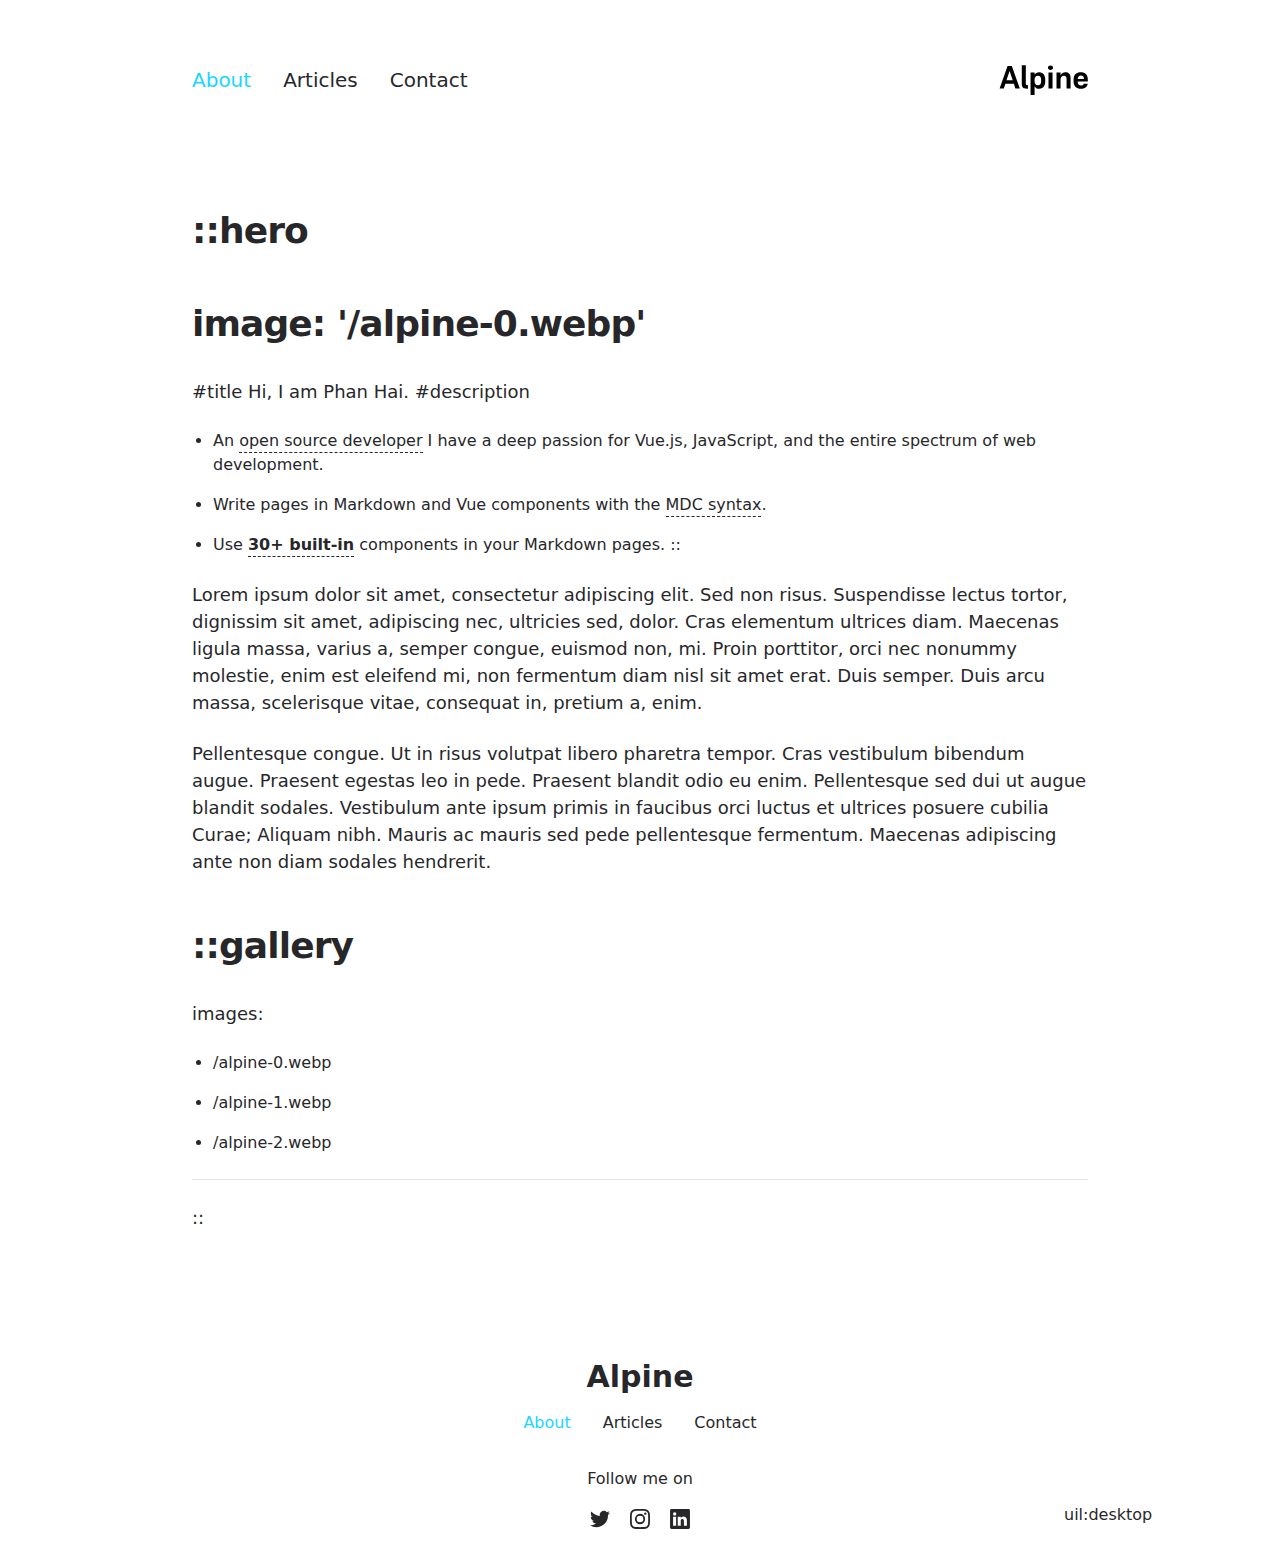
==== index.html @ 78e7facb "Deploying to gh-pages from @ haithanhphan1603/blog@586677e888158ff61d21f6d44b729fbfd42bf43f 🚀" ====
<!DOCTYPE html>
<html  lang="en">
<head><meta charset="utf-8">
<meta name="viewport" content="width=device-width, initial-scale=1">
<title>Alpine</title>
<meta name="twitter:card" content="summary_large_image">
<meta property="og:image" content="/social-card-preview.png">
<meta property="og:image:width" content="400">
<meta property="og:image:height" content="300">
<meta property="og:image:alt" content="An image showcasing my project.">
<meta property="og:title" content="Alpine">
<meta name="description" content="An open source blog theme powered by Nuxt.">
<meta property="og:description" content="An open source blog theme powered by Nuxt.">
<link rel="preload" as="fetch" crossorigin="anonymous" href="/_payload.json">
<link rel="stylesheet" href="/_nuxt/entry.Lnhtb9eo.css">
<link rel="stylesheet" href="/_nuxt/DocumentDrivenNotFound.0gCb8jy_.css">
<link rel="stylesheet" href="/_nuxt/ProseH2.JCYpYuiS.css">
<link rel="stylesheet" href="/_nuxt/ProseP.ZY3VO9y3.css">
<link rel="stylesheet" href="/_nuxt/ProseUl.3EIDFXCY.css">
<link rel="stylesheet" href="/_nuxt/ProseLi.qjMuaxlN.css">
<link rel="stylesheet" href="/_nuxt/ProseA.wyvG_lUW.css">
<link rel="stylesheet" href="/_nuxt/ProseStrong.lBmTENyd.css">
<link rel="stylesheet" href="/_nuxt/ProseHr.nsjqP8Jx.css">
<link rel="modulepreload" as="script" crossorigin href="/_nuxt/entry.OSrW5Cba.js">
<link rel="modulepreload" as="script" crossorigin href="/_nuxt/NuxtImg.T6t4HsKA.js">
<link rel="modulepreload" as="script" crossorigin href="/_nuxt/document-driven.CNthUaro.js">
<link rel="modulepreload" as="script" crossorigin href="/_nuxt/DocumentDrivenEmpty.deJmZ2y0.js">
<link rel="modulepreload" as="script" crossorigin href="/_nuxt/ContentRenderer.tvuaFvgN.js">
<link rel="modulepreload" as="script" crossorigin href="/_nuxt/ContentRendererMarkdown.vue.kQW4PIlb.js">
<link rel="modulepreload" as="script" crossorigin href="/_nuxt/preview.TPAY8MlV.js">
<link rel="modulepreload" as="script" crossorigin href="/_nuxt/DocumentDrivenNotFound.-ArifGBY.js">
<link rel="modulepreload" as="script" crossorigin href="/_nuxt/default.MolYFq-t.js">
<link rel="modulepreload" as="script" crossorigin href="/_nuxt/ContentRendererMarkdown.44DGr2ez.js">
<link rel="modulepreload" as="script" crossorigin href="/_nuxt/ProseH2.2tuEk9r1.js">
<link rel="modulepreload" as="script" crossorigin href="/_nuxt/ProseP.ZxBORukV.js">
<link rel="modulepreload" as="script" crossorigin href="/_nuxt/ProseUl.0cdTc-om.js">
<link rel="modulepreload" as="script" crossorigin href="/_nuxt/ProseLi.wPgZdb12.js">
<link rel="modulepreload" as="script" crossorigin href="/_nuxt/ProseA.qpcLcS30.js">
<link rel="modulepreload" as="script" crossorigin href="/_nuxt/ProseStrong.SLdRUWb4.js">
<link rel="modulepreload" as="script" crossorigin href="/_nuxt/ProseHr.-nsm4cV1.js">
<link rel="prefetch" as="style" href="/_nuxt/article.I7XTyhhW.css">
<link rel="prefetch" as="script" crossorigin href="/_nuxt/article.efqUaEU6.js">
<link rel="prefetch" as="script" crossorigin href="/_nuxt/date.3uOv5BcS.js">
<link rel="prefetch" as="script" crossorigin href="/_nuxt/page.sopPVVrr.js">
<link rel="prefetch" as="script" crossorigin href="/_nuxt/client-db.C8eiybiB.js">
<link rel="prefetch" as="script" crossorigin href="/_nuxt/slugify.3FPBMlIo.js">
<link rel="prefetch" as="style" href="/_nuxt/useStudio.3MfaGMCn.css">
<link rel="prefetch" as="script" crossorigin href="/_nuxt/useStudio.t5rrAYZ3.js">
<link rel="prefetch" as="script" crossorigin href="/_nuxt/query.YrNn_l_o.js">
<link rel="prefetch" as="style" href="/_nuxt/error-404._LjjY-y0.css">
<link rel="prefetch" as="script" crossorigin href="/_nuxt/error-404.4fEXOcH_.js">
<link rel="prefetch" as="style" href="/_nuxt/error-500.Ke0_YfD7.css">
<link rel="prefetch" as="script" crossorigin href="/_nuxt/error-500.U8IlgF2v.js">
<script type="module" src="/_nuxt/entry.OSrW5Cba.js" crossorigin></script><style id="pinceau-runtime-hydratable">@media{.phy[--]{--puid:7ee_As-v;}.pv-WAW2Ve{max-width:var(--elements-container-maxWidth);padding-left:var(--elements-container-padding-mobile);padding-right:var(--elements-container-padding-mobile);}@media (min-width: 475px){.pv-WAW2Ve{padding-left:var(--elements-container-padding-xs);padding-right:var(--elements-container-padding-xs);}}@media (min-width: 640px){.pv-WAW2Ve{padding-left:var(--elements-container-padding-sm);padding-right:var(--elements-container-padding-sm);}}@media (min-width: 768px){.pv-WAW2Ve{padding-left:var(--elements-container-padding-md);padding-right:var(--elements-container-padding-md);}}} </style><style id="pinceau-theme">@media { :root {--pinceau-mq: initial; --alpine-readableLine: 68ch;--alpine-backdrop-backgroundColor: #f4f4f5b3;--prose-code-inline-padding: 0.2rem 0.375rem 0.2rem 0.375rem;--prose-code-block-backdropFilter: contrast(1);--prose-code-block-border-style: solid;--prose-code-block-border-width: 1px;--prose-tbody-tr-borderBottom-style: dashed;--prose-tbody-tr-borderBottom-width: 1px;--prose-th-textAlign: inherit;--prose-thead-borderBottom-style: solid;--prose-thead-borderBottom-width: 1px;--prose-thead-border-style: solid;--prose-thead-border-width: 0px;--prose-table-textAlign: start;--prose-hr-width: 1px;--prose-hr-style: solid;--prose-li-listStylePosition: outside;--prose-ol-li-markerColor: currentColor;--prose-ol-paddingInlineStart: 21px;--prose-ol-listStyleType: decimal;--prose-ul-li-markerColor: currentColor;--prose-ul-paddingInlineStart: 21px;--prose-ul-listStyleType: disc;--prose-blockquote-border-style: solid;--prose-blockquote-border-width: 4px;--prose-blockquote-quotes: '201C' '201D' '2018' '2019';--prose-blockquote-paddingInlineStart: 24px;--prose-a-code-color-hover: currentColor;--prose-a-code-color-static: currentColor;--prose-a-hasCode-borderBottom: none;--prose-a-border-distance: 2px;--prose-a-border-color-hover: currentColor;--prose-a-border-color-static: currentColor;--prose-a-border-style-hover: solid;--prose-a-border-style-static: dashed;--prose-a-border-width: 1px;--prose-a-color-static: inherit;--prose-a-textDecoration: none;--prose-h6-margin: 3rem 0 2rem;--prose-h5-margin: 3rem 0 2rem;--prose-h4-margin: 3rem 0 2rem;--prose-h3-margin: 3rem 0 2rem;--prose-h2-margin: 3rem 0 2rem;--prose-h1-margin: 0 0 2rem;--prose-p-fontSize: 18px;--typography-lead-loose: 2;--typography-lead-relaxed: 1.625;--typography-lead-normal: 1.5;--typography-lead-snug: 1.375;--typography-lead-tight: 1.25;--typography-lead-none: 1;--typography-lead-10: 2.5rem;--typography-lead-9: 2.25rem;--typography-lead-8: 2rem;--typography-lead-7: 1.75rem;--typography-lead-6: 1.5rem;--typography-lead-5: 1.25rem;--typography-lead-4: 1rem;--typography-lead-3: .75rem;--typography-lead-2: .5rem;--typography-lead-1: .025rem;--typography-fontWeight-black: 900;--typography-fontWeight-extrabold: 800;--typography-fontWeight-bold: 700;--typography-fontWeight-semibold: 600;--typography-fontWeight-medium: 500;--typography-fontWeight-normal: 400;--typography-fontWeight-light: 300;--typography-fontWeight-extralight: 200;--typography-fontWeight-thin: 100;--typography-fontSize-9xl: 128px;--typography-fontSize-8xl: 96px;--typography-fontSize-7xl: 72px;--typography-fontSize-6xl: 60px;--typography-fontSize-5xl: 48px;--typography-fontSize-4xl: 36px;--typography-fontSize-3xl: 30px;--typography-fontSize-2xl: 24px;--typography-fontSize-xl: 20px;--typography-fontSize-lg: 18px;--typography-fontSize-base: 16px;--typography-fontSize-sm: 14px;--typography-fontSize-xs: 12px;--typography-letterSpacing-wide: 0.025em;--typography-letterSpacing-tight: -0.025em;--typography-verticalMargin-base: 24px;--typography-verticalMargin-sm: 16px;--elements-border-secondary-hover: [object Object];--elements-backdrop-background: #fffc;--elements-backdrop-filter: saturate(200%) blur(20px);--elements-container-maxWidth: 64rem;--lead-loose: 2;--lead-relaxed: 1.625;--lead-normal: 1.5;--lead-snug: 1.375;--lead-tight: 1.25;--lead-none: 1;--lead-10: 2.5rem;--lead-9: 2.25rem;--lead-8: 2rem;--lead-7: 1.75rem;--lead-6: 1.5rem;--lead-5: 1.25rem;--lead-4: 1rem;--lead-3: .75rem;--lead-2: .5rem;--lead-1: .025rem;--letterSpacing-widest: 0.1em;--letterSpacing-wider: 0.05em;--letterSpacing-wide: 0.025em;--letterSpacing-normal: 0em;--letterSpacing-tight: -0.025em;--letterSpacing-tighter: -0.05em;--fontSize-9xl: 8rem;--fontSize-8xl: 6rem;--fontSize-7xl: 4.5rem;--fontSize-6xl: 3.75rem;--fontSize-5xl: 3rem;--fontSize-4xl: 2.25rem;--fontSize-3xl: 1.875rem;--fontSize-2xl: 1.5rem;--fontSize-xl: 1.25rem;--fontSize-lg: 1.125rem;--fontSize-base: 1rem;--fontSize-sm: 0.875rem;--fontSize-xs: 0.75rem;--fontWeight-black: 900;--fontWeight-extrabold: 800;--fontWeight-bold: 700;--fontWeight-semibold: 600;--fontWeight-medium: 500;--fontWeight-normal: 400;--fontWeight-light: 300;--fontWeight-extralight: 200;--fontWeight-thin: 100;--font-mono: ui-monospace, SFMono-Regular, Menlo, Monaco, Consolas, Liberation Mono, Courier New, monospace;--font-serif: ui-serif, Georgia, Cambria, Times New Roman, Times, serif;--font-sans: ui-sans-serif, system-ui, -apple-system, BlinkMacSystemFont, Segoe UI, Roboto, Helvetica Neue, Arial, Noto Sans, sans-serif, Apple Color Emoji, Segoe UI Emoji, Segoe UI Symbol, Noto Color Emoji;--opacity-total: 1;--opacity-high: 0.8;--opacity-medium: 0.5;--opacity-soft: 0.3;--opacity-light: 0.15;--opacity-bright: 0.1;--opacity-noOpacity: 0;--borderWidth-lg: 3px;--borderWidth-md: 2px;--borderWidth-sm: 1px;--borderWidth-noBorder: 0;--space-rem-875: 0.875rem;--space-rem-625: 0.625rem;--space-rem-375: 0.375rem;--space-rem-125: 0.125rem;--space-px: 1px;--space-128: 32rem;--space-96: 24rem;--space-80: 20rem;--space-72: 18rem;--space-64: 16rem;--space-60: 15rem;--space-56: 14rem;--space-52: 13rem;--space-48: 12rem;--space-44: 11rem;--space-40: 10rem;--space-36: 9rem;--space-32: 8rem;--space-28: 7rem;--space-24: 6rem;--space-20: 5rem;--space-16: 4rem;--space-14: 3.5rem;--space-12: 3rem;--space-11: 2.75rem;--space-10: 2.5rem;--space-9: 2.25rem;--space-8: 2rem;--space-7: 1.75rem;--space-6: 1.5rem;--space-5: 1.25rem;--space-4: 1rem;--space-3: 0.75rem;--space-2: 0.5rem;--space-1: 0.25rem;--space-0: 0px;--size-full: 100%;--size-7xl: 80rem;--size-6xl: 72rem;--size-5xl: 64rem;--size-4xl: 56rem;--size-3xl: 48rem;--size-2xl: 42rem;--size-xl: 36rem;--size-lg: 32rem;--size-md: 28rem;--size-sm: 24rem;--size-xs: 20rem;--size-200: 200px;--size-104: 104px;--size-80: 80px;--size-64: 64px;--size-56: 56px;--size-48: 48px;--size-40: 40px;--size-32: 32px;--size-24: 24px;--size-20: 20px;--size-16: 16px;--size-12: 12px;--size-8: 8px;--size-6: 6px;--size-4: 4px;--size-2: 2px;--size-0: 0px;--radii-full: 9999px;--radii-3xl: 1.75rem;--radii-2xl: 1.5rem;--radii-xl: 1rem;--radii-lg: 0.75rem;--radii-md: 0.5rem;--radii-sm: 0.375rem;--radii-xs: 0.25rem;--radii-2xs: 0.125rem;--radii-none: 0px;--shadow-none: 0px 0px 0px 0px transparent;--shadow-lg: 0px 10px 15px -3px #000000, 0px 4px 6px -4px #000000;--shadow-md: 0px 4px 6px -1px #000000, 0px 2px 4px -2px #000000;--shadow-sm: 0px 1px 3px 0px #000000, 0px 1px 2px -1px #000000;--shadow-xs: 0px 1px 2px 0px #000000;--height-screen: 100vh;--width-screen: 100vw;--color-primary-900: #002e38;--color-primary-800: #005c70;--color-primary-700: #008aa9;--color-primary-600: #00b9e1;--color-primary-500: #1ad6ff;--color-primary-400: #40ddff;--color-primary-300: #66e4ff;--color-primary-200: #8deaff;--color-primary-100: #b3f1ff;--color-primary-50: #d9f8ff;--color-ruby-900: #380011;--color-ruby-800: #700021;--color-ruby-700: #a90032;--color-ruby-600: #e10043;--color-ruby-500: #ff1a5e;--color-ruby-400: #ff4079;--color-ruby-300: #ff6694;--color-ruby-200: #ff8dae;--color-ruby-100: #ffb3c9;--color-ruby-50: #ffd9e4;--color-pink-900: #380025;--color-pink-800: #70004b;--color-pink-700: #a90070;--color-pink-600: #e10095;--color-pink-500: #ff1ab2;--color-pink-400: #ff40bf;--color-pink-300: #ff66cc;--color-pink-200: #ff8dd8;--color-pink-100: #ffb3e5;--color-pink-50: #ffd9f2;--color-purple-900: #190038;--color-purple-800: #330070;--color-purple-700: #4c00a9;--color-purple-600: #6500e1;--color-purple-500: #811aff;--color-purple-400: #9640ff;--color-purple-300: #ab66ff;--color-purple-200: #c08dff;--color-purple-100: #d5b3ff;--color-purple-50: #ead9ff;--color-royalblue-900: #0b0531;--color-royalblue-800: #160a62;--color-royalblue-700: #211093;--color-royalblue-600: #2c15c4;--color-royalblue-500: #4127e8;--color-royalblue-400: #614bec;--color-royalblue-300: #806ff0;--color-royalblue-200: #a093f3;--color-royalblue-100: #c0b7f7;--color-royalblue-50: #dfdbfb;--color-indigoblue-900: #001238;--color-indigoblue-800: #002370;--color-indigoblue-700: #0035a9;--color-indigoblue-600: #0047e1;--color-indigoblue-500: #1a62ff;--color-indigoblue-400: #407cff;--color-indigoblue-300: #6696ff;--color-indigoblue-200: #8db0ff;--color-indigoblue-100: #b3cbff;--color-indigoblue-50: #d9e5ff;--color-blue-900: #002438;--color-blue-800: #004870;--color-blue-700: #006ca9;--color-blue-600: #0090e1;--color-blue-500: #1aadff;--color-blue-400: #40bbff;--color-blue-300: #66c8ff;--color-blue-200: #8dd6ff;--color-blue-100: #b3e4ff;--color-blue-50: #d9f1ff;--color-lightblue-900: #002e38;--color-lightblue-800: #005c70;--color-lightblue-700: #008aa9;--color-lightblue-600: #00b9e1;--color-lightblue-500: #1ad6ff;--color-lightblue-400: #40ddff;--color-lightblue-300: #66e4ff;--color-lightblue-200: #8deaff;--color-lightblue-100: #b3f1ff;--color-lightblue-50: #d9f8ff;--color-teal-900: #062a28;--color-teal-800: #0b544f;--color-teal-700: #117d77;--color-teal-600: #16a79e;--color-teal-500: #1cd1c6;--color-teal-400: #36e4da;--color-teal-300: #5fe9e1;--color-teal-200: #87efe9;--color-teal-100: #aff4f0;--color-teal-50: #d7faf8;--color-pear-900: #2a2b09;--color-pear-800: #545512;--color-pear-700: #7e801b;--color-pear-600: #a8aa24;--color-pear-500: #d0d32f;--color-pear-400: #d8da52;--color-pear-300: #e0e274;--color-pear-200: #e8e997;--color-pear-100: #eff0ba;--color-pear-50: #f7f8dc;--color-red-900: #380300;--color-red-800: #700700;--color-red-700: #a90a00;--color-red-600: #e10e00;--color-red-500: #ff281a;--color-red-400: #ff4c40;--color-red-300: #ff7066;--color-red-200: #ff948d;--color-red-100: #ffb7b3;--color-red-50: #ffdbd9;--color-orange-900: #381800;--color-orange-800: #702f00;--color-orange-700: #a94700;--color-orange-600: #e15e00;--color-orange-500: #ff7a1a;--color-orange-400: #ff9040;--color-orange-300: #ffa666;--color-orange-200: #ffbd8d;--color-orange-100: #ffd3b3;--color-orange-50: #ffe9d9;--color-yellow-900: #362b03;--color-yellow-800: #6d5605;--color-yellow-700: #a38108;--color-yellow-600: #daac0a;--color-yellow-500: #f5c828;--color-yellow-400: #f7d14c;--color-yellow-300: #f8da70;--color-yellow-200: #fae393;--color-yellow-100: #fcedb7;--color-yellow-50: #fdf6db;--color-green-900: #003f25;--color-green-800: #005e38;--color-green-700: #007e4a;--color-green-600: #009d5d;--color-green-500: #00bd6f;--color-green-400: #00dc82;--color-green-300: #30ffaa;--color-green-200: #83ffcc;--color-green-100: #acffdd;--color-green-50: #d6ffee;--color-gray-900: #18181B;--color-gray-800: #27272A;--color-gray-700: #3f3f46;--color-gray-600: #52525B;--color-gray-500: #71717A;--color-gray-400: #a1a1aa;--color-gray-300: #D4d4d8;--color-gray-200: #e4e4e7;--color-gray-100: #f4f4f5;--color-gray-50: #fafafa;--color-black: #0c0c0d;--color-white: #FFFFFF;--media-portrait: only screen and (orientation: portrait);--media-landscape: only screen and (orientation: landscape);--media-rm: (prefers-reduced-motion: reduce);--media-2xl: (min-width: 1536px);--media-xl: (min-width: 1280px);--media-lg: (min-width: 1024px);--media-md: (min-width: 768px);--media-sm: (min-width: 640px);--media-xs: (min-width: 475px);--alpine-body-color: var(--color-gray-800);--alpine-body-backgroundColor: var(--color-white);--prose-code-inline-fontWeight: var(--typography-fontWeight-normal);--prose-code-inline-fontSize: var(--typography-fontSize-sm);--prose-code-inline-borderRadius: var(--radii-xs);--prose-code-block-pre-padding: var(--typography-verticalMargin-sm);--prose-code-block-margin: var(--typography-verticalMargin-base) 0;--prose-code-block-fontSize: var(--typography-fontSize-sm);--prose-tbody-code-inline-fontSize: var(--typography-fontSize-sm);--prose-tbody-td-padding: var(--typography-verticalMargin-sm);--prose-th-fontWeight: var(--typography-fontWeight-semibold);--prose-th-padding: 0 var(--typography-verticalMargin-sm) var(--typography-verticalMargin-sm) var(--typography-verticalMargin-sm);--prose-table-lineHeight: var(--typography-lead-6);--prose-table-fontSize: var(--typography-fontSize-sm);--prose-table-margin: var(--typography-verticalMargin-base) 0;--prose-hr-margin: var(--typography-verticalMargin-base) 0;--prose-li-margin: var(--typography-verticalMargin-sm) 0;--prose-ol-margin: var(--typography-verticalMargin-base) 0;--prose-ul-margin: var(--typography-verticalMargin-base) 0;--prose-blockquote-margin: var(--typography-verticalMargin-base) 0;--prose-a-code-border-style: var(--prose-a-border-style-static);--prose-a-code-border-width: var(--prose-a-border-width);--prose-a-fontWeight: var(--typography-fontWeight-medium);--prose-img-margin: var(--typography-verticalMargin-base) 0;--prose-strong-fontWeight: var(--typography-fontWeight-semibold);--prose-h6-iconSize: var(--typography-fontSize-base);--prose-h6-fontWeight: var(--typography-fontWeight-semibold);--prose-h6-lineHeight: var(--typography-lead-normal);--prose-h6-fontSize: var(--typography-fontSize-lg);--prose-h5-iconSize: var(--typography-fontSize-lg);--prose-h5-fontWeight: var(--typography-fontWeight-semibold);--prose-h5-lineHeight: var(--typography-lead-snug);--prose-h5-fontSize: var(--typography-fontSize-xl);--prose-h4-iconSize: var(--typography-fontSize-lg);--prose-h4-letterSpacing: var(--typography-letterSpacing-tight);--prose-h4-fontWeight: var(--typography-fontWeight-semibold);--prose-h4-lineHeight: var(--typography-lead-snug);--prose-h4-fontSize: var(--typography-fontSize-2xl);--prose-h3-iconSize: var(--typography-fontSize-xl);--prose-h3-letterSpacing: var(--typography-letterSpacing-tight);--prose-h3-fontWeight: var(--typography-fontWeight-semibold);--prose-h3-lineHeight: var(--typography-lead-snug);--prose-h3-fontSize: var(--typography-fontSize-3xl);--prose-h2-iconSize: var(--typography-fontSize-2xl);--prose-h2-letterSpacing: var(--typography-letterSpacing-tight);--prose-h2-fontWeight: var(--typography-fontWeight-semibold);--prose-h2-lineHeight: var(--typography-lead-tight);--prose-h2-fontSize: var(--typography-fontSize-4xl);--prose-h1-iconSize: var(--typography-fontSize-3xl);--prose-h1-letterSpacing: var(--typography-letterSpacing-tight);--prose-h1-fontWeight: var(--typography-fontWeight-bold);--prose-h1-lineHeight: var(--typography-lead-tight);--prose-h1-fontSize: var(--typography-fontSize-5xl);--prose-p-br-margin: var(--typography-verticalMargin-base) 0 0 0;--prose-p-margin: var(--typography-verticalMargin-base) 0;--prose-p-lineHeight: var(--typography-lead-normal);--typography-color-primary-900: var(--color-primary-900);--typography-color-primary-800: var(--color-primary-800);--typography-color-primary-700: var(--color-primary-700);--typography-color-primary-600: var(--color-primary-600);--typography-color-primary-500: var(--color-primary-500);--typography-color-primary-400: var(--color-primary-400);--typography-color-primary-300: var(--color-primary-300);--typography-color-primary-200: var(--color-primary-200);--typography-color-primary-100: var(--color-primary-100);--typography-color-primary-50: var(--color-primary-50);--typography-font-code: var(--font-mono);--typography-font-body: var(--font-sans);--typography-font-display: var(--font-sans);--typography-body-backgroundColor: var(--color-white);--typography-body-color: var(--color-black);--elements-state-danger-borderColor-secondary: var(--color-red-200);--elements-state-danger-borderColor-primary: var(--color-red-100);--elements-state-danger-backgroundColor-secondary: var(--color-red-100);--elements-state-danger-backgroundColor-primary: var(--color-red-50);--elements-state-danger-color-secondary: var(--color-red-600);--elements-state-danger-color-primary: var(--color-red-500);--elements-state-warning-borderColor-secondary: var(--color-yellow-200);--elements-state-warning-borderColor-primary: var(--color-yellow-100);--elements-state-warning-backgroundColor-secondary: var(--color-yellow-100);--elements-state-warning-backgroundColor-primary: var(--color-yellow-50);--elements-state-warning-color-secondary: var(--color-yellow-700);--elements-state-warning-color-primary: var(--color-yellow-600);--elements-state-success-borderColor-secondary: var(--color-green-200);--elements-state-success-borderColor-primary: var(--color-green-100);--elements-state-success-backgroundColor-secondary: var(--color-green-100);--elements-state-success-backgroundColor-primary: var(--color-green-50);--elements-state-success-color-secondary: var(--color-green-600);--elements-state-success-color-primary: var(--color-green-500);--elements-state-info-borderColor-secondary: var(--color-blue-200);--elements-state-info-borderColor-primary: var(--color-blue-100);--elements-state-info-backgroundColor-secondary: var(--color-blue-100);--elements-state-info-backgroundColor-primary: var(--color-blue-50);--elements-state-info-color-secondary: var(--color-blue-600);--elements-state-info-color-primary: var(--color-blue-500);--elements-state-primary-borderColor-secondary: var(--color-primary-200);--elements-state-primary-borderColor-primary: var(--color-primary-100);--elements-state-primary-backgroundColor-secondary: var(--color-primary-100);--elements-state-primary-backgroundColor-primary: var(--color-primary-50);--elements-state-primary-color-secondary: var(--color-primary-700);--elements-state-primary-color-primary: var(--color-primary-600);--elements-surface-secondary-backgroundColor: var(--color-gray-200);--elements-surface-primary-backgroundColor: var(--color-gray-100);--elements-surface-background-base: var(--color-gray-100);--elements-border-secondary-static: var(--color-gray-200);--elements-border-primary-hover: var(--color-gray-200);--elements-border-primary-static: var(--color-gray-100);--elements-container-padding-md: var(--space-16);--elements-container-padding-sm: var(--space-12);--elements-container-padding-xs: var(--space-8);--elements-container-padding-mobile: var(--space-6);--elements-text-secondary-color-hover: var(--color-gray-700);--elements-text-secondary-color-static: var(--color-gray-500);--elements-text-primary-color-static: var(--color-gray-900);--text-6xl-lineHeight: var(--lead-none);--text-6xl-fontSize: var(--fontSize-6xl);--text-5xl-lineHeight: var(--lead-none);--text-5xl-fontSize: var(--fontSize-5xl);--text-4xl-lineHeight: var(--lead-10);--text-4xl-fontSize: var(--fontSize-4xl);--text-3xl-lineHeight: var(--lead-9);--text-3xl-fontSize: var(--fontSize-3xl);--text-2xl-lineHeight: var(--lead-8);--text-2xl-fontSize: var(--fontSize-2xl);--text-xl-lineHeight: var(--lead-7);--text-xl-fontSize: var(--fontSize-xl);--text-lg-lineHeight: var(--lead-7);--text-lg-fontSize: var(--fontSize-lg);--text-base-lineHeight: var(--lead-6);--text-base-fontSize: var(--fontSize-base);--text-sm-lineHeight: var(--lead-5);--text-sm-fontSize: var(--fontSize-sm);--text-xs-lineHeight: var(--lead-4);--text-xs-fontSize: var(--fontSize-xs);--shadow-2xl: 0px 25px 50px -12px var(--color-gray-900);--shadow-xl: 0px 20px 25px -5px var(--color-gray-400), 0px 8px 10px -6px #000000;--color-secondary-900: var(--color-gray-900);--color-secondary-800: var(--color-gray-800);--color-secondary-700: var(--color-gray-700);--color-secondary-600: var(--color-gray-600);--color-secondary-500: var(--color-gray-500);--color-secondary-400: var(--color-gray-400);--color-secondary-300: var(--color-gray-300);--color-secondary-200: var(--color-gray-200);--color-secondary-100: var(--color-gray-100);--color-secondary-50: var(--color-gray-50);--prose-a-code-background-hover: var(--typography-color-primary-50);--prose-a-code-border-color-hover: var(--typography-color-primary-500);--prose-a-color-hover: var(--typography-color-primary-500);--typography-color-secondary-900: var(--color-secondary-900);--typography-color-secondary-800: var(--color-secondary-800);--typography-color-secondary-700: var(--color-secondary-700);--typography-color-secondary-600: var(--color-secondary-600);--typography-color-secondary-500: var(--color-secondary-500);--typography-color-secondary-400: var(--color-secondary-400);--typography-color-secondary-300: var(--color-secondary-300);--typography-color-secondary-200: var(--color-secondary-200);--typography-color-secondary-100: var(--color-secondary-100);--typography-color-secondary-50: var(--color-secondary-50);--prose-code-inline-backgroundColor: var(--typography-color-secondary-100);--prose-code-inline-color: var(--typography-color-secondary-700);--prose-code-block-backgroundColor: var(--typography-color-secondary-100);--prose-code-block-color: var(--typography-color-secondary-700);--prose-code-block-border-color: var(--typography-color-secondary-200);--prose-tbody-tr-borderBottom-color: var(--typography-color-secondary-200);--prose-th-color: var(--typography-color-secondary-600);--prose-thead-borderBottom-color: var(--typography-color-secondary-200);--prose-thead-border-color: var(--typography-color-secondary-300);--prose-hr-color: var(--typography-color-secondary-200);--prose-blockquote-border-color: var(--typography-color-secondary-200);--prose-blockquote-color: var(--typography-color-secondary-500);--prose-a-code-border-color-static: var(--typography-color-secondary-400); } }@media { :root.dark {--pinceau-mq: dark; --alpine-backdrop-backgroundColor: #18181bb3;--prose-code-block-backdropFilter: contrast(1);--prose-ol-li-markerColor: currentColor;--prose-ul-li-markerColor: currentColor;--prose-a-code-color-hover: currentColor;--prose-a-code-color-static: currentColor;--prose-a-border-color-hover: currentColor;--prose-a-border-color-static: currentColor;--prose-a-color-static: inherit;--elements-backdrop-background: #0c0d0ccc;--alpine-body-color: var(--color-gray-200);--alpine-body-backgroundColor: var(--color-black);--typography-body-backgroundColor: var(--color-black);--typography-body-color: var(--color-white);--elements-state-danger-borderColor-secondary: var(--color-red-700);--elements-state-danger-borderColor-primary: var(--color-red-800);--elements-state-danger-backgroundColor-secondary: var(--color-red-800);--elements-state-danger-backgroundColor-primary: var(--color-red-900);--elements-state-danger-color-secondary: var(--color-red-200);--elements-state-danger-color-primary: var(--color-red-300);--elements-state-warning-borderColor-secondary: var(--color-yellow-700);--elements-state-warning-borderColor-primary: var(--color-yellow-800);--elements-state-warning-backgroundColor-secondary: var(--color-yellow-800);--elements-state-warning-backgroundColor-primary: var(--color-yellow-900);--elements-state-warning-color-secondary: var(--color-yellow-200);--elements-state-warning-color-primary: var(--color-yellow-400);--elements-state-success-borderColor-secondary: var(--color-green-700);--elements-state-success-borderColor-primary: var(--color-green-800);--elements-state-success-backgroundColor-secondary: var(--color-green-800);--elements-state-success-backgroundColor-primary: var(--color-green-900);--elements-state-success-color-secondary: var(--color-green-200);--elements-state-success-color-primary: var(--color-green-400);--elements-state-info-borderColor-secondary: var(--color-blue-700);--elements-state-info-borderColor-primary: var(--color-blue-800);--elements-state-info-backgroundColor-secondary: var(--color-blue-800);--elements-state-info-backgroundColor-primary: var(--color-blue-900);--elements-state-info-color-secondary: var(--color-blue-200);--elements-state-info-color-primary: var(--color-blue-400);--elements-state-primary-borderColor-secondary: var(--color-primary-700);--elements-state-primary-borderColor-primary: var(--color-primary-800);--elements-state-primary-backgroundColor-secondary: var(--color-primary-800);--elements-state-primary-backgroundColor-primary: var(--color-primary-900);--elements-state-primary-color-secondary: var(--color-primary-200);--elements-state-primary-color-primary: var(--color-primary-400);--elements-surface-secondary-backgroundColor: var(--color-gray-800);--elements-surface-primary-backgroundColor: var(--color-gray-900);--elements-surface-background-base: var(--color-gray-900);--elements-border-secondary-static: var(--color-gray-800);--elements-border-primary-hover: var(--color-gray-800);--elements-border-primary-static: var(--color-gray-900);--elements-text-secondary-color-hover: var(--color-gray-200);--elements-text-secondary-color-static: var(--color-gray-400);--elements-text-primary-color-static: var(--color-gray-50);--prose-a-code-background-hover: var(--typography-color-primary-900);--prose-a-code-border-color-hover: var(--typography-color-primary-600);--prose-a-color-hover: var(--typography-color-primary-400);--prose-code-inline-backgroundColor: var(--typography-color-secondary-800);--prose-code-inline-color: var(--typography-color-secondary-200);--prose-code-block-backgroundColor: var(--typography-color-secondary-900);--prose-code-block-color: var(--typography-color-secondary-200);--prose-code-block-border-color: var(--typography-color-secondary-800);--prose-tbody-tr-borderBottom-color: var(--typography-color-secondary-800);--prose-th-color: var(--typography-color-secondary-400);--prose-thead-borderBottom-color: var(--typography-color-secondary-800);--prose-thead-border-color: var(--typography-color-secondary-600);--prose-hr-color: var(--typography-color-secondary-800);--prose-blockquote-border-color: var(--typography-color-secondary-700);--prose-blockquote-color: var(--typography-color-secondary-400);--prose-a-code-border-color-static: var(--typography-color-secondary-600); } }</style><script>"use strict";(()=>{const a=window,e=document.documentElement,m=["dark","light"],c=window&&window.localStorage&&window.localStorage.getItem&&window.localStorage.getItem("nuxt-color-mode")||"system";let n=c==="system"?d():c;const l=e.getAttribute("data-color-mode-forced");l&&(n=l),i(n),a["__NUXT_COLOR_MODE__"]={preference:c,value:n,getColorScheme:d,addColorScheme:i,removeColorScheme:f};function i(o){const t=""+o+"",s="";e.classList?e.classList.add(t):e.className+=" "+t,s&&e.setAttribute("data-"+s,o)}function f(o){const t=""+o+"",s="";e.classList?e.classList.remove(t):e.className=e.className.replace(new RegExp(t,"g"),""),s&&e.removeAttribute("data-"+s)}function r(o){return a.matchMedia("(prefers-color-scheme"+o+")")}function d(){if(a.matchMedia&&r("").media!=="not all"){for(const o of m)if(r(":"+o).matches)return o}return"light"}})();
</script></head>
<body ><div id="__nuxt"><div class="container pv-WAW2Ve pc-7ee_As app-layout" data-v-924bae44 data-v-cdba8512><!--[--><div class="nuxt-progress" style="width:0%;height:3px;opacity:0;background-size:Infinity% auto;" data-v-924bae44></div><header class="right" data-v-924bae44 data-v-54b033ed><div class="menu" data-v-54b033ed><button aria-label="Navigation Menu" data-v-54b033ed><svg width="24" height="24" viewBox="0 0 68 68" fill="currentColor" xmlns="http://www.w3.org/2000/svg" data-v-54b033ed><path d="M8 34C8 32.1362 8 31.2044 8.30448 30.4693C8.71046 29.4892 9.48915 28.7105 10.4693 28.3045C11.2044 28 12.1362 28 14 28C15.8638 28 16.7956 28 17.5307 28.3045C18.5108 28.7105 19.2895 29.4892 19.6955 30.4693C20 31.2044 20 32.1362 20 34C20 35.8638 20 36.7956 19.6955 37.5307C19.2895 38.5108 18.5108 39.2895 17.5307 39.6955C16.7956 40 15.8638 40 14 40C12.1362 40 11.2044 40 10.4693 39.6955C9.48915 39.2895 8.71046 38.5108 8.30448 37.5307C8 36.7956 8 35.8638 8 34Z" data-v-54b033ed></path><path d="M28 34C28 32.1362 28 31.2044 28.3045 30.4693C28.7105 29.4892 29.4892 28.7105 30.4693 28.3045C31.2044 28 32.1362 28 34 28C35.8638 28 36.7956 28 37.5307 28.3045C38.5108 28.7105 39.2895 29.4892 39.6955 30.4693C40 31.2044 40 32.1362 40 34C40 35.8638 40 36.7956 39.6955 37.5307C39.2895 38.5108 38.5108 39.2895 37.5307 39.6955C36.7956 40 35.8638 40 34 40C32.1362 40 31.2044 40 30.4693 39.6955C29.4892 39.2895 28.7105 38.5108 28.3045 37.5307C28 36.7956 28 35.8638 28 34Z" data-v-54b033ed></path><path d="M48 34C48 32.1362 48 31.2044 48.3045 30.4693C48.7105 29.4892 49.4892 28.7105 50.4693 28.3045C51.2044 28 52.1362 28 54 28C55.8638 28 56.7956 28 57.5307 28.3045C58.5108 28.7105 59.2895 29.4892 59.6955 30.4693C60 31.2044 60 32.1362 60 34C60 35.8638 60 36.7956 59.6955 37.5307C59.2895 38.5108 58.5108 39.2895 57.5307 39.6955C56.7956 40 55.8638 40 54 40C52.1362 40 51.2044 40 50.4693 39.6955C49.4892 39.2895 48.7105 38.5108 48.3045 37.5307C48 36.7956 48 35.8638 48 34Z" data-v-54b033ed></path></svg></button></div><div class="overlay" data-v-54b033ed><nav data-v-54b033ed data-v-127c0407><ul data-v-127c0407><!--[--><li data-v-127c0407><a aria-current="page" href="/" class="router-link-active router-link-exact-active" data-v-127c0407><span class="underline-fx" data-v-127c0407></span> About</a></li><li data-v-127c0407><a href="/articles" class="" data-v-127c0407><span class="underline-fx" data-v-127c0407></span> Articles</a></li><li data-v-127c0407><a href="/contact" class="" data-v-127c0407><span class="underline-fx" data-v-127c0407></span> Contact</a></li><!--]--></ul></nav></div><div class="logo" data-v-54b033ed><a aria-current="page" href="/" class="router-link-active router-link-exact-active" data-v-54b033ed><img src="/logo-dark.svg" class="dark-img" alt="alpine" width="89" height="31" data-v-54b033ed><img src="/logo.svg" class="light-img" alt="alpine" width="89" height="31" data-v-54b033ed></a></div><div class="main-nav" data-v-54b033ed><nav data-v-54b033ed data-v-127c0407><ul data-v-127c0407><!--[--><li data-v-127c0407><a aria-current="page" href="/" class="router-link-active router-link-exact-active" data-v-127c0407><span class="underline-fx" data-v-127c0407></span> About</a></li><li data-v-127c0407><a href="/articles" class="" data-v-127c0407><span class="underline-fx" data-v-127c0407></span> Articles</a></li><li data-v-127c0407><a href="/contact" class="" data-v-127c0407><span class="underline-fx" data-v-127c0407></span> Contact</a></li><!--]--></ul></nav></div></header><!--[--><div class="document-driven-page"><main><!--[--><div><h2 id="hero" data-v-e7ff9b5b><a aria-current="page" href="/#hero" class="router-link-active router-link-exact-active" data-v-e7ff9b5b><!--[-->::hero<!--]--><!----></a></h2><h2 id="image-alpine-0webp" data-v-e7ff9b5b><a aria-current="page" href="/#image-alpine-0webp" class="router-link-active router-link-exact-active" data-v-e7ff9b5b><!--[-->image: &#39;/alpine-0.webp&#39;<!--]--><!----></a></h2><p data-v-6df55f0e><!--[-->#title
Hi, I am Phan Hai.
#description<!--]--></p><ul data-v-17757c3d><!--[--><li data-v-269a0f7f><!--[-->An <a href="https://github.com/haithanhphan1603" rel="nofollow" data-v-cd88a85d><!--[-->open source developer<!--]--></a> I have a deep passion for Vue.js, JavaScript, and the entire spectrum of web development.<!--]--></li><li data-v-269a0f7f><!--[-->Write pages in Markdown and Vue components with the <a href="https://content.nuxtjs.org/guide/writing/mdc" rel="nofollow" data-v-cd88a85d><!--[-->MDC syntax<!--]--></a>.<!--]--></li><li data-v-269a0f7f><!--[-->Use <a href="https://elements.nuxt.space" rel="nofollow" data-v-cd88a85d><!--[--><strong data-v-ad92790d><!--[-->30+ built-in<!--]--></strong><!--]--></a> components in your Markdown pages.
::<!--]--></li><!--]--></ul><p data-v-6df55f0e><!--[-->Lorem ipsum dolor sit amet, consectetur adipiscing elit. Sed non risus. Suspendisse lectus tortor, dignissim sit amet, adipiscing nec, ultricies sed, dolor. Cras elementum ultrices diam. Maecenas ligula massa, varius a, semper congue, euismod non, mi. Proin porttitor, orci nec nonummy molestie, enim est eleifend mi, non fermentum diam nisl sit amet erat. Duis semper. Duis arcu massa, scelerisque vitae, consequat in, pretium a, enim.<!--]--></p><p data-v-6df55f0e><!--[-->Pellentesque congue. Ut in risus volutpat libero pharetra tempor. Cras vestibulum bibendum augue. Praesent egestas leo in pede. Praesent blandit odio eu enim. Pellentesque sed dui ut augue blandit sodales. Vestibulum ante ipsum primis in faucibus orci luctus et ultrices posuere cubilia Curae; Aliquam nibh. Mauris ac mauris sed pede pellentesque fermentum. Maecenas adipiscing ante non diam sodales hendrerit.<!--]--></p><h2 id="gallery" data-v-e7ff9b5b><a aria-current="page" href="/#gallery" class="router-link-active router-link-exact-active" data-v-e7ff9b5b><!--[-->::gallery<!--]--><!----></a></h2><p data-v-6df55f0e><!--[-->images:<!--]--></p><ul data-v-17757c3d><!--[--><li data-v-269a0f7f><!--[-->/alpine-0.webp<!--]--></li><li data-v-269a0f7f><!--[-->/alpine-1.webp<!--]--></li><li data-v-269a0f7f><!--[-->/alpine-2.webp<!--]--></li><!--]--></ul><hr data-v-eca61b99><p data-v-6df55f0e><!--[-->::<!--]--></p></div><!--]--></main></div><!--]--><footer class="center" data-v-924bae44 data-v-ad2e3b5c><a href="https://www.github.com/nuxt-themes/alpine" rel="noopener noreferrer" class="credits" data-v-ad2e3b5c>Alpine</a><div class="navigation" data-v-ad2e3b5c><nav data-v-ad2e3b5c data-v-127c0407><ul data-v-127c0407><!--[--><li data-v-127c0407><a aria-current="page" href="/" class="router-link-active router-link-exact-active" data-v-127c0407><span class="underline-fx" data-v-127c0407></span> About</a></li><li data-v-127c0407><a href="/articles" class="" data-v-127c0407><span class="underline-fx" data-v-127c0407></span> Articles</a></li><li data-v-127c0407><a href="/contact" class="" data-v-127c0407><span class="underline-fx" data-v-127c0407></span> Contact</a></li><!--]--></ul></nav></div><p class="message" data-v-ad2e3b5c>Follow me on</p><div class="icons" data-v-ad2e3b5c><div class="social" data-v-ad2e3b5c><!--[--><a href="https://twitter.com/nuxtlabs" rel="noopener noreferrer" target="_blank" title="nuxtlabs" aria-label="nuxtlabs" data-v-4d983568><svg xmlns="http://www.w3.org/2000/svg" xmlns:xlink="http://www.w3.org/1999/xlink" aria-hidden="true" role="img" class="icon" data-v-4d983568 style="" width="1em" height="1em" viewBox="0 0 24 24" data-v-15b4e49d><path fill="currentColor" d="M22 5.8a8.49 8.49 0 0 1-2.36.64a4.13 4.13 0 0 0 1.81-2.27a8.21 8.21 0 0 1-2.61 1a4.1 4.1 0 0 0-7 3.74a11.64 11.64 0 0 1-8.45-4.29a4.16 4.16 0 0 0-.55 2.07a4.09 4.09 0 0 0 1.82 3.41a4.05 4.05 0 0 1-1.86-.51v.05a4.1 4.1 0 0 0 3.3 4a3.93 3.93 0 0 1-1.1.17a4.9 4.9 0 0 1-.77-.07a4.11 4.11 0 0 0 3.83 2.84A8.22 8.22 0 0 1 3 18.34a7.93 7.93 0 0 1-1-.06a11.57 11.57 0 0 0 6.29 1.85A11.59 11.59 0 0 0 20 8.45v-.53a8.43 8.43 0 0 0 2-2.12"/></svg></a><a href="https://instagram.com/atinuxt" rel="noopener noreferrer" target="_blank" title="atinuxt" aria-label="atinuxt" data-v-4d983568><svg xmlns="http://www.w3.org/2000/svg" xmlns:xlink="http://www.w3.org/1999/xlink" aria-hidden="true" role="img" class="icon" data-v-4d983568 style="" width="1em" height="1em" viewBox="0 0 24 24" data-v-15b4e49d><path fill="currentColor" d="M17.34 5.46a1.2 1.2 0 1 0 1.2 1.2a1.2 1.2 0 0 0-1.2-1.2m4.6 2.42a7.59 7.59 0 0 0-.46-2.43a4.94 4.94 0 0 0-1.16-1.77a4.7 4.7 0 0 0-1.77-1.15a7.3 7.3 0 0 0-2.43-.47C15.06 2 14.72 2 12 2s-3.06 0-4.12.06a7.3 7.3 0 0 0-2.43.47a4.78 4.78 0 0 0-1.77 1.15a4.7 4.7 0 0 0-1.15 1.77a7.3 7.3 0 0 0-.47 2.43C2 8.94 2 9.28 2 12s0 3.06.06 4.12a7.3 7.3 0 0 0 .47 2.43a4.7 4.7 0 0 0 1.15 1.77a4.78 4.78 0 0 0 1.77 1.15a7.3 7.3 0 0 0 2.43.47C8.94 22 9.28 22 12 22s3.06 0 4.12-.06a7.3 7.3 0 0 0 2.43-.47a4.7 4.7 0 0 0 1.77-1.15a4.85 4.85 0 0 0 1.16-1.77a7.59 7.59 0 0 0 .46-2.43c0-1.06.06-1.4.06-4.12s0-3.06-.06-4.12M20.14 16a5.61 5.61 0 0 1-.34 1.86a3.06 3.06 0 0 1-.75 1.15a3.19 3.19 0 0 1-1.15.75a5.61 5.61 0 0 1-1.86.34c-1 .05-1.37.06-4 .06s-3 0-4-.06a5.73 5.73 0 0 1-1.94-.3a3.27 3.27 0 0 1-1.1-.75a3 3 0 0 1-.74-1.15a5.54 5.54 0 0 1-.4-1.9c0-1-.06-1.37-.06-4s0-3 .06-4a5.54 5.54 0 0 1 .35-1.9A3 3 0 0 1 5 5a3.14 3.14 0 0 1 1.1-.8A5.73 5.73 0 0 1 8 3.86c1 0 1.37-.06 4-.06s3 0 4 .06a5.61 5.61 0 0 1 1.86.34a3.06 3.06 0 0 1 1.19.8a3.06 3.06 0 0 1 .75 1.1a5.61 5.61 0 0 1 .34 1.9c.05 1 .06 1.37.06 4s-.01 3-.06 4M12 6.87A5.13 5.13 0 1 0 17.14 12A5.12 5.12 0 0 0 12 6.87m0 8.46A3.33 3.33 0 1 1 15.33 12A3.33 3.33 0 0 1 12 15.33"/></svg></a><a href="https://www.linkedin.com/company/nuxtlabs" rel="noopener noreferrer" target="_blank" title="LinkedIn" aria-label="LinkedIn" data-v-4d983568><svg xmlns="http://www.w3.org/2000/svg" xmlns:xlink="http://www.w3.org/1999/xlink" aria-hidden="true" role="img" class="icon" data-v-4d983568 style="" width="1em" height="1em" viewBox="0 0 24 24" data-v-15b4e49d><path fill="currentColor" d="M20.47 2H3.53a1.45 1.45 0 0 0-1.47 1.43v17.14A1.45 1.45 0 0 0 3.53 22h16.94a1.45 1.45 0 0 0 1.47-1.43V3.43A1.45 1.45 0 0 0 20.47 2M8.09 18.74h-3v-9h3ZM6.59 8.48a1.56 1.56 0 1 1 0-3.12a1.57 1.57 0 1 1 0 3.12m12.32 10.26h-3v-4.83c0-1.21-.43-2-1.52-2A1.65 1.65 0 0 0 12.85 13a2 2 0 0 0-.1.73v5h-3v-9h3V11a3 3 0 0 1 2.71-1.5c2 0 3.45 1.29 3.45 4.06Z"/></svg></a><!--]--></div><div class="color-mode-switch" data-v-ad2e3b5c><button aria-label="Color Mode" data-v-ad2e3b5c data-v-837e7bee><span data-v-837e7bee></span></button></div></div></footer><!--]--></div></div><script type="application/json" id="__NUXT_DATA__" data-ssr="true" data-src="/_payload.json">[{"state":1,"once":196,"_errors":198,"serverRendered":166,"path":7,"prerenderedAt":200},["Reactive",2],{"$sdd-pages":3,"$sdd-surrounds":151,"$sdd-globals":162,"$scolor-mode":164,"$sdd-navigation":167,"$sicons":187},["ShallowRef",4],["ShallowReactive",5],{"/":6},{"_path":7,"_dir":8,"_draft":9,"_partial":9,"_locale":8,"title":10,"description":11,"layout":12,"head":13,"body":15,"_type":146,"_id":147,"_source":148,"_file":149,"_extension":150},"/","",false,"About","An open source blog theme powered by Nuxt.","default",{"title":14},"Alpine",{"type":16,"children":17,"toc":140},"root",[18,27,33,39,92,97,102,108,113,131,135],{"type":19,"tag":20,"props":21,"children":23},"element","h2",{"id":22},"hero",[24],{"type":25,"value":26},"text","::hero",{"type":19,"tag":20,"props":28,"children":30},{"id":29},"image-alpine-0webp",[31],{"type":25,"value":32},"image: '/alpine-0.webp'",{"type":19,"tag":34,"props":35,"children":36},"p",{},[37],{"type":25,"value":38},"#title\nHi, I am Phan Hai.\n#description",{"type":19,"tag":40,"props":41,"children":42},"ul",{},[43,60,74],{"type":19,"tag":44,"props":45,"children":46},"li",{},[47,49,58],{"type":25,"value":48},"An ",{"type":19,"tag":50,"props":51,"children":55},"a",{"href":52,"rel":53},"https://github.com/haithanhphan1603",[54],"nofollow",[56],{"type":25,"value":57},"open source developer",{"type":25,"value":59}," I have a deep passion for Vue.js, JavaScript, and the entire spectrum of web development.",{"type":19,"tag":44,"props":61,"children":62},{},[63,65,72],{"type":25,"value":64},"Write pages in Markdown and Vue components with the ",{"type":19,"tag":50,"props":66,"children":69},{"href":67,"rel":68},"https://content.nuxtjs.org/guide/writing/mdc",[54],[70],{"type":25,"value":71},"MDC syntax",{"type":25,"value":73},".",{"type":19,"tag":44,"props":75,"children":76},{},[77,79,90],{"type":25,"value":78},"Use ",{"type":19,"tag":50,"props":80,"children":83},{"href":81,"rel":82},"https://elements.nuxt.space",[54],[84],{"type":19,"tag":85,"props":86,"children":87},"strong",{},[88],{"type":25,"value":89},"30+ built-in",{"type":25,"value":91}," components in your Markdown pages.\n::",{"type":19,"tag":34,"props":93,"children":94},{},[95],{"type":25,"value":96},"Lorem ipsum dolor sit amet, consectetur adipiscing elit. Sed non risus. Suspendisse lectus tortor, dignissim sit amet, adipiscing nec, ultricies sed, dolor. Cras elementum ultrices diam. Maecenas ligula massa, varius a, semper congue, euismod non, mi. Proin porttitor, orci nec nonummy molestie, enim est eleifend mi, non fermentum diam nisl sit amet erat. Duis semper. Duis arcu massa, scelerisque vitae, consequat in, pretium a, enim.",{"type":19,"tag":34,"props":98,"children":99},{},[100],{"type":25,"value":101},"Pellentesque congue. Ut in risus volutpat libero pharetra tempor. Cras vestibulum bibendum augue. Praesent egestas leo in pede. Praesent blandit odio eu enim. Pellentesque sed dui ut augue blandit sodales. Vestibulum ante ipsum primis in faucibus orci luctus et ultrices posuere cubilia Curae; Aliquam nibh. Mauris ac mauris sed pede pellentesque fermentum. Maecenas adipiscing ante non diam sodales hendrerit.",{"type":19,"tag":20,"props":103,"children":105},{"id":104},"gallery",[106],{"type":25,"value":107},"::gallery",{"type":19,"tag":34,"props":109,"children":110},{},[111],{"type":25,"value":112},"images:",{"type":19,"tag":40,"props":114,"children":115},{},[116,121,126],{"type":19,"tag":44,"props":117,"children":118},{},[119],{"type":25,"value":120},"/alpine-0.webp",{"type":19,"tag":44,"props":122,"children":123},{},[124],{"type":25,"value":125},"/alpine-1.webp",{"type":19,"tag":44,"props":127,"children":128},{},[129],{"type":25,"value":130},"/alpine-2.webp",{"type":19,"tag":132,"props":133,"children":134},"hr",{},[],{"type":19,"tag":34,"props":136,"children":137},{},[138],{"type":25,"value":139},"::",{"title":8,"searchDepth":141,"depth":141,"links":142},2,[143,144,145],{"id":22,"depth":141,"text":26},{"id":29,"depth":141,"text":32},{"id":104,"depth":141,"text":107},"markdown","content:1.index.md","content","1.index.md","md",["ShallowRef",152],["ShallowReactive",153],{"/":154},[155,156],null,{"_path":157,"_dir":8,"_draft":9,"_partial":9,"_locale":8,"title":158,"description":8,"layout":159,"_type":146,"_id":160,"_source":148,"_file":161,"_extension":150},"/articles","Articles","page","content:2.articles.md","2.articles.md",["ShallowRef",163],{},{"preference":165,"value":165,"unknown":166,"forced":9},"system",true,[168,169,184],{"title":10,"_path":7,"layout":12},{"title":158,"_path":157,"children":170,"layout":159},[171,175,178,181],{"title":172,"_path":173,"layout":174},"Get started with Alpine","/articles/get-started","article",{"title":176,"_path":177,"layout":174},"Configure Alpine","/articles/configure",{"title":179,"_path":180,"layout":174},"Write Articles","/articles/write-articles",{"title":182,"_path":183,"layout":174},"Customize Alpine","/articles/design-tokens",{"title":185,"_path":186,"layout":12},"Contact","/contact",{"uil:twitter":188,"uil:instagram":192,"uil:linkedin":194},{"left":189,"top":189,"width":190,"height":190,"rotate":189,"vFlip":9,"hFlip":9,"body":191},0,24,"\u003Cpath fill=\"currentColor\" d=\"M22 5.8a8.49 8.49 0 0 1-2.36.64a4.13 4.13 0 0 0 1.81-2.27a8.21 8.21 0 0 1-2.61 1a4.1 4.1 0 0 0-7 3.74a11.64 11.64 0 0 1-8.45-4.29a4.16 4.16 0 0 0-.55 2.07a4.09 4.09 0 0 0 1.82 3.41a4.05 4.05 0 0 1-1.86-.51v.05a4.1 4.1 0 0 0 3.3 4a3.93 3.93 0 0 1-1.1.17a4.9 4.9 0 0 1-.77-.07a4.11 4.11 0 0 0 3.83 2.84A8.22 8.22 0 0 1 3 18.34a7.93 7.93 0 0 1-1-.06a11.57 11.57 0 0 0 6.29 1.85A11.59 11.59 0 0 0 20 8.45v-.53a8.43 8.43 0 0 0 2-2.12\"/>",{"left":189,"top":189,"width":190,"height":190,"rotate":189,"vFlip":9,"hFlip":9,"body":193},"\u003Cpath fill=\"currentColor\" d=\"M17.34 5.46a1.2 1.2 0 1 0 1.2 1.2a1.2 1.2 0 0 0-1.2-1.2m4.6 2.42a7.59 7.59 0 0 0-.46-2.43a4.94 4.94 0 0 0-1.16-1.77a4.7 4.7 0 0 0-1.77-1.15a7.3 7.3 0 0 0-2.43-.47C15.06 2 14.72 2 12 2s-3.06 0-4.12.06a7.3 7.3 0 0 0-2.43.47a4.78 4.78 0 0 0-1.77 1.15a4.7 4.7 0 0 0-1.15 1.77a7.3 7.3 0 0 0-.47 2.43C2 8.94 2 9.28 2 12s0 3.06.06 4.12a7.3 7.3 0 0 0 .47 2.43a4.7 4.7 0 0 0 1.15 1.77a4.78 4.78 0 0 0 1.77 1.15a7.3 7.3 0 0 0 2.43.47C8.94 22 9.28 22 12 22s3.06 0 4.12-.06a7.3 7.3 0 0 0 2.43-.47a4.7 4.7 0 0 0 1.77-1.15a4.85 4.85 0 0 0 1.16-1.77a7.59 7.59 0 0 0 .46-2.43c0-1.06.06-1.4.06-4.12s0-3.06-.06-4.12M20.14 16a5.61 5.61 0 0 1-.34 1.86a3.06 3.06 0 0 1-.75 1.15a3.19 3.19 0 0 1-1.15.75a5.61 5.61 0 0 1-1.86.34c-1 .05-1.37.06-4 .06s-3 0-4-.06a5.73 5.73 0 0 1-1.94-.3a3.27 3.27 0 0 1-1.1-.75a3 3 0 0 1-.74-1.15a5.54 5.54 0 0 1-.4-1.9c0-1-.06-1.37-.06-4s0-3 .06-4a5.54 5.54 0 0 1 .35-1.9A3 3 0 0 1 5 5a3.14 3.14 0 0 1 1.1-.8A5.73 5.73 0 0 1 8 3.86c1 0 1.37-.06 4-.06s3 0 4 .06a5.61 5.61 0 0 1 1.86.34a3.06 3.06 0 0 1 1.19.8a3.06 3.06 0 0 1 .75 1.1a5.61 5.61 0 0 1 .34 1.9c.05 1 .06 1.37.06 4s-.01 3-.06 4M12 6.87A5.13 5.13 0 1 0 17.14 12A5.12 5.12 0 0 0 12 6.87m0 8.46A3.33 3.33 0 1 1 15.33 12A3.33 3.33 0 0 1 12 15.33\"/>",{"left":189,"top":189,"width":190,"height":190,"rotate":189,"vFlip":9,"hFlip":9,"body":195},"\u003Cpath fill=\"currentColor\" d=\"M20.47 2H3.53a1.45 1.45 0 0 0-1.47 1.43v17.14A1.45 1.45 0 0 0 3.53 22h16.94a1.45 1.45 0 0 0 1.47-1.43V3.43A1.45 1.45 0 0 0 20.47 2M8.09 18.74h-3v-9h3ZM6.59 8.48a1.56 1.56 0 1 1 0-3.12a1.57 1.57 0 1 1 0 3.12m12.32 10.26h-3v-4.83c0-1.21-.43-2-1.52-2A1.65 1.65 0 0 0 12.85 13a2 2 0 0 0-.1.73v5h-3v-9h3V11a3 3 0 0 1 2.71-1.5c2 0 3.45 1.29 3.45 4.06Z\"/>",["Reactive",197],["Set"],["Reactive",199],{},1704442785524]</script>
<script>window.__NUXT__={};window.__NUXT__.config={public:{FORMSPREE_URL:"",plausible:{hashMode:false,trackLocalhost:false,domain:"",apiHost:"https://plausible.io",autoPageviews:true,autoOutboundTracking:false},studio:{apiURL:"https://api.nuxt.studio"},mdc:{components:{prose:true,map:{p:"prose-p",a:"prose-a",blockquote:"prose-blockquote","code-inline":"prose-code-inline",code:"ProseCodeInline",em:"prose-em",h1:"prose-h1",h2:"prose-h2",h3:"prose-h3",h4:"prose-h4",h5:"prose-h5",h6:"prose-h6",hr:"prose-hr",img:"prose-img",ul:"prose-ul",ol:"prose-ol",li:"prose-li",strong:"prose-strong",table:"prose-table",thead:"prose-thead",tbody:"prose-tbody",td:"prose-td",th:"prose-th",tr:"prose-tr"}},headings:{anchorLinks:{h1:false,h2:true,h3:true,h4:true,h5:false,h6:false}}},content:{locales:[],defaultLocale:"",integrity:1704442760962,experimental:{stripQueryParameters:false,advanceQuery:false,clientDB:false},respectPathCase:false,api:{baseURL:"/api/_content"},navigation:{fields:["navTitle","layout"]},tags:{p:"prose-p",a:"prose-a",blockquote:"prose-blockquote","code-inline":"prose-code-inline",code:"ProseCodeInline",em:"prose-em",h1:"prose-h1",h2:"prose-h2",h3:"prose-h3",h4:"prose-h4",h5:"prose-h5",h6:"prose-h6",hr:"prose-hr",img:"prose-img",ul:"prose-ul",ol:"prose-ol",li:"prose-li",strong:"prose-strong",table:"prose-table",thead:"prose-thead",tbody:"prose-tbody",td:"prose-td",th:"prose-th",tr:"prose-tr"},highlight:{theme:{default:"github-light",dark:"github-dark"},preload:["json","js","ts","html","css","vue","diff","shell","markdown","yaml","bash","ini","c","cpp"]},wsUrl:"",documentDriven:{page:true,navigation:true,surround:true,globals:{},layoutFallbacks:["theme"],injectPage:true},host:"",trailingSlash:false,search:"",contentHead:true,anchorLinks:{depth:4,exclude:[1]}}},app:{baseURL:"/",buildAssetsDir:"/_nuxt/",cdnURL:""}}</script></body>
</html>
---- _nuxt/entry.Lnhtb9eo.css ----
body{background-color:var(--alpine-body-backgroundColor);color:var(--alpine-body-color)}.light-img{display:block}.dark-img{display:none}@media (prefers-color-scheme:dark){html:not(.light) .dark-img{display:block}html:not(.light) .light-img{display:none}}html.dark .dark-img{display:block}html.dark .light-img{display:none}html{-webkit-font-smoothing:antialiased;-moz-osx-font-smoothing:grayscale}.sr-only{height:1px!important;margin:-1px!important;overflow:hidden!important;padding:0!important;position:absolute!important;width:1px!important;clip:rect(0,0,0,0)!important;border:0!important;white-space:nowrap!important}*,:after,:before{border:0 solid #e5e7eb;box-sizing:border-box}html{line-height:1.5;-webkit-text-size-adjust:100%;font-family:ui-sans-serif,system-ui,-apple-system,BlinkMacSystemFont,Segoe UI,Roboto,Helvetica Neue,Arial,Noto Sans,sans-serif,Apple Color Emoji,Segoe UI Emoji,Segoe UI Symbol,Noto Color Emoji;-moz-tab-size:4;-o-tab-size:4;tab-size:4}body{line-height:inherit;margin:0}hr{border-top-width:1px;color:inherit;height:0}abbr:where([title]){-webkit-text-decoration:underline dotted;text-decoration:underline dotted}h1,h2,h3,h4,h5,h6{font-size:inherit;font-weight:inherit}a{color:inherit;text-decoration:inherit}b,strong{font-weight:bolder}code,kbd,pre,samp{font-family:ui-monospace,SFMono-Regular,Menlo,Monaco,Consolas,Liberation Mono,Courier New,monospace;font-size:1em}small{font-size:80%}sub,sup{font-size:75%;line-height:0;position:relative;vertical-align:baseline}sub{bottom:-.25em}sup{top:-.5em}table{border-collapse:collapse;border-color:inherit;text-indent:0}button,input,optgroup,select,textarea{color:inherit;font-family:inherit;font-size:100%;font-weight:inherit;line-height:inherit;margin:0;padding:0}button,select{text-transform:none}[type=button],[type=reset],[type=submit],button{-webkit-appearance:button;background-color:transparent;background-image:none}:-moz-focusring{outline:auto}:-moz-ui-invalid{box-shadow:none}progress{vertical-align:baseline}::-webkit-inner-spin-button,::-webkit-outer-spin-button{height:auto}[type=search]{-webkit-appearance:textfield;outline-offset:-2px}::-webkit-search-decoration{-webkit-appearance:none}::-webkit-file-upload-button{-webkit-appearance:button;font:inherit}summary{display:list-item}blockquote,dd,dl,figure,h1,h2,h3,h4,h5,h6,hr,p,pre{margin:0}fieldset{margin:0}fieldset,legend{padding:0}menu,ol,ul{list-style:none;margin:0;padding:0}textarea{resize:vertical}input::-moz-placeholder,textarea::-moz-placeholder{color:#9ca3af;opacity:1}input::placeholder,textarea::placeholder{color:#9ca3af;opacity:1}[role=button],button{cursor:pointer}:disabled{cursor:default}audio,canvas,embed,iframe,img,object,svg,video{display:block;vertical-align:middle}img,video{height:auto;max-width:100%}[hidden]{display:none}.nuxt-progress{background:repeating-linear-gradient(90deg,#00dc82 0,#34cdfe 50%,#0047e1);left:0;opacity:1;position:fixed;right:0;top:0;transition:width .1s,height .4s,opacity .4s;width:0;z-index:999999}nav ul[data-v-127c0407]{display:flex;flex-direction:column;gap:var(--space-4);justify-content:center;width:100%}@media (min-width:640px){nav ul[data-v-127c0407]{flex-direction:row;gap:var(--space-8)}}nav ul a[data-v-127c0407]{position:relative}nav ul a.router-link-active[data-v-127c0407]{color:var(--color-primary-500)}nav ul a .underline-fx[data-v-127c0407]{background-color:currentColor;bottom:-4px;height:1px;position:absolute;transition:width .2s ease-in-out;width:0}a:hover :is(nav ul a .underline-fx):is(nav ul a .underline-fx[data-v-127c0407]){width:100%}header[data-v-54b033ed]{--header-padding:var(--space-16);--logo-height:var(--space-8);align-items:center;display:grid;gap:var(--space-4);grid-template-columns:repeat(12,minmax(0,1fr));padding-bottom:var(--header-padding);padding-top:var(--header-padding);position:relative}header .menu[data-v-54b033ed]{display:flex;position:absolute}header .menu[data-v-54b033ed] :hover{color:var(--color-primary-500)}.left :is(header .menu):is(header .menu[data-v-54b033ed]){right:0}@media (min-width:640px){header .menu[data-v-54b033ed]{display:none}}header .overlay[data-v-54b033ed]{-webkit-backdrop-filter:blur(20px);backdrop-filter:blur(20px);background-color:var(--alpine-backdrop-backgroundColor);border:1px solid var(--color-gray-200);border-radius:var(--radii-md);font-size:var(--text-lg-fontSize);font-weight:var(--fontWeight-medium);line-height:var(--text-lg-lineHeight);padding:var(--space-6);padding-right:var(--space-24);perspective:2000px;position:absolute;top:calc(var(--header-padding) + var(--logo-height) + var(--space-2));transform-origin:top;transition:all .25s;will-change:opacity,transform}header .overlay[data-v-54b033ed]:not(.show){opacity:0;transform:translateY(-10px) rotateY(-8deg) rotateX(-20deg)}.left :is(header .overlay:not(.show)):is(header .overlay[data-v-54b033ed]:not(.show)){transform:translateY(-10px) rotateY(8deg) rotateX(-20deg)}header .overlay[data-v-54b033ed]:not(.show){pointer-events:none}.left :is(header .overlay):is(header .overlay[data-v-54b033ed]){padding:var(--space-6);padding-left:var(--space-16);right:0;text-align:right}@media (min-width:640px){header .overlay[data-v-54b033ed]{display:none}}:root.dark header .overlay[data-v-54b033ed]{border-color:var(--color-gray-800)}header .logo[data-v-54b033ed]{display:flex;grid-column:span 12/span 12;height:var(--logo-height)}header .logo a[data-v-54b033ed]{display:flex}.center :is(header .logo):is(header .logo[data-v-54b033ed]){grid-column:span 12/span 12;justify-content:center}.right :is(header .logo):is(header .logo[data-v-54b033ed]){justify-content:flex-end}@media (min-width:640px){header .logo[data-v-54b033ed]{grid-column:span 4/span 4;grid-column-start:auto}.right :is(header .logo):is(header .logo[data-v-54b033ed]){order:2}}header .logo .fallback[data-v-54b033ed]{font-size:var(--text-2xl-fontSize);font-weight:var(--fontWeight-semibold);line-height:var(--text-2xl-lineHeight)}header .main-nav[data-v-54b033ed]{display:none}@media (min-width:640px){header .main-nav[data-v-54b033ed]{display:flex;font-size:var(--text-xl-fontSize);font-weight:var(--fontWeight-medium);grid-column:span 8/span 8;line-height:var(--text-xl-lineHeight)}.center :is(header .main-nav):is(header .main-nav[data-v-54b033ed]){grid-column:span 12/span 12;justify-content:center}.right :is(header .main-nav):is(header .main-nav[data-v-54b033ed]){justify-content:flex-start}.left :is(header .main-nav):is(header .main-nav[data-v-54b033ed]){justify-content:flex-end}}.icon[data-v-15b4e49d]{display:inline-block;vertical-align:middle}a[data-v-4d983568]{--social-icon-size:24px;display:flex;height:24px;height:var(--social-icon-size);width:24px;width:var(--social-icon-size)}a[data-v-4d983568] :hover{color:var(--color-primary-500)}a svg[data-v-4d983568]{height:100%;width:100%}button[data-v-837e7bee]{display:flex;--color-mode-switcher-size:24px;height:24px;height:var(--color-mode-switcher-size);width:24px;width:var(--color-mode-switcher-size)}button[data-v-837e7bee] :hover{color:var(--color-primary-500)}button svg[data-v-837e7bee]{height:100%;width:100%}footer[data-v-ad2e3b5c]{align-items:center;display:flex;flex-direction:column;margin-top:var(--space-24);padding-bottom:var(--space-8);padding-top:var(--space-8)}footer.left[data-v-ad2e3b5c]{align-items:flex-start}footer.right[data-v-ad2e3b5c]{align-items:flex-end}@media (min-width:768px){footer[data-v-ad2e3b5c]{min-height:var(--space-36)}}footer .credits[data-v-ad2e3b5c]{font-size:var(--text-3xl-fontSize);font-weight:var(--fontWeight-bold);line-height:var(--text-3xl-lineHeight);margin-bottom:var(--space-4)}footer .navigation[data-v-ad2e3b5c]{display:none}@media (min-width:640px){footer .navigation[data-v-ad2e3b5c]{display:flex;font-size:var(--text-base-fontSize);font-weight:var(--fontWeight-medium);line-height:var(--text-base-lineHeight);margin-bottom:var(--space-8)}}footer .message[data-v-ad2e3b5c]{margin-bottom:var(--space-4);text-align:center}footer .icons[data-v-ad2e3b5c]{display:grid;gap:var(--space-4);grid-template-columns:repeat(12,minmax(0,1fr));width:100%}.left :is(footer .icons):is(footer .icons[data-v-ad2e3b5c]){align-items:center;display:flex;justify-content:space-between}.right :is(footer .icons):is(footer .icons[data-v-ad2e3b5c]){align-items:center;display:flex;flex-direction:row-reverse;justify-content:space-between}footer .icons .social[data-v-ad2e3b5c]{display:flex;gap:var(--space-4);grid-column:span 12/span 12;justify-content:center}@media (min-width:475px){footer .icons .social[data-v-ad2e3b5c]{grid-column:span 4/span 4;grid-column-start:5}}footer .icons .color-mode-switch[data-v-ad2e3b5c]{display:flex;grid-column:span 12/span 12;justify-content:center}@media (min-width:475px){footer .icons .color-mode-switch[data-v-ad2e3b5c]{grid-column:span 2/span 2;grid-column-start:11;justify-content:flex-end}}.container[data-v-cdba8512]{margin-inline-end:auto;margin-inline-start:auto;width:100%}.app-layout[data-v-924bae44]{min-width:var(--size-xs)}html{font-family:var(--font-sans)}
---- _nuxt/DocumentDrivenNotFound.0gCb8jy_.css ----
section[data-v-84b9e423]{align-items:center;display:flex;flex-direction:column;justify-content:center;min-height:50vh}section .message[data-v-84b9e423]{font-size:var(--text-3xl-fontSize);font-weight:var(--fontWeight-medium);line-height:var(--text-3xl-lineHeight)}section .status[data-v-84b9e423]{font-size:var(--text-6xl-fontSize);line-height:var(--text-6xl-lineHeight);margin-bottom:var(--space-12);margin-top:var(--space-12)}section a[data-v-84b9e423]{align-items:center;display:flex;position:relative}section a .icon[data-v-84b9e423]{height:var(--space-5);position:absolute;right:calc(0px - var(--space-1));transform:translate(100%);width:var(--space-5)}
---- _nuxt/ProseH2.JCYpYuiS.css ----
h2[data-v-e7ff9b5b]{display:block;font-family:var(--typography-font-display);font-size:var(--prose-h2-fontSize);font-weight:var(--prose-h2-fontWeight);letter-spacing:var(--prose-h2-letterSpacing);line-height:var(--prose-h2-lineHeight);margin:var(--prose-h2-margin)}h2[data-v-e7ff9b5b] .icon{display:inline-block;height:var(--prose-h2-iconSize);margin-inline-start:12px;opacity:0;transition:opacity .1s;width:var(--prose-h2-iconSize)}h2 a[data-v-e7ff9b5b]:hover .icon{opacity:1}
---- _nuxt/ProseP.ZY3VO9y3.css ----
p[data-v-6df55f0e]{font-family:var(--typography-font-body);font-size:var(--prose-p-fontSize);line-height:var(--prose-p-lineHeight);margin:var(--prose-p-margin)}p[data-v-6df55f0e] br{content:"";display:block;margin:var(--prose-p-br-margin)}
---- _nuxt/ProseUl.3EIDFXCY.css ----
ul[data-v-17757c3d]{font-family:var(--typography-font-body);list-style-type:var(--prose-ul-listStyleType);margin:var(--prose-ul-margin);padding-inline-start:var(--prose-ul-paddingInlineStart)}ul[data-v-17757c3d]>li::marker{color:var(--prose-ul-li-markerColor)}ul[data-v-17757c3d]>li ol,ul[data-v-17757c3d]>li ul{margin:0}
---- _nuxt/ProseLi.qjMuaxlN.css ----
li[data-v-269a0f7f]{font-family:var(--typography-font-body);list-style-position:var(--prose-li-listStylePosition);margin:var(--prose-li-margin)}
---- _nuxt/ProseA.wyvG_lUW.css ----
a[data-v-cd88a85d]{border-bottom:var(--prose-a-border-width) var(--prose-a-border-style-static) var(--prose-a-border-color-static);color:var(--prose-a-color-static);font-family:var(--typography-font-body);font-weight:var(--prose-a-fontWeight);padding-bottom:var(--prose-a-border-distance);-webkit-text-decoration:var(--prose-a-textDecoration);text-decoration:var(--prose-a-textDecoration)}a[data-v-cd88a85d]:hover{border-color:var(--prose-a-border-color-hover);border-style:var(--prose-a-border-style-hover);color:var(--prose-a-color-hover)}a[data-v-cd88a85d]:has(img){border-width:0}a[data-v-cd88a85d]:has(code){border-bottom:var(--prose-a-hasCode-borderBottom)}a[data-v-cd88a85d]:has(code) code{border-color:var(--prose-a-code-border-color-static);border-style:var(--prose-a-code-border-style);border-width:var(--prose-a-code-border-width);color:var(--prose-a-code-color-static)}a[data-v-cd88a85d]:has(code):hover{border-bottom:var(--prose-a-hasCode-borderBottom)}a[data-v-cd88a85d]:has(code):hover code{background-color:var(--prose-a-code-background-hover);border-color:var(--prose-a-code-border-color-hover);color:var(--prose-a-code-color-hover)}
---- _nuxt/ProseStrong.lBmTENyd.css ----
strong[data-v-ad92790d]{font-family:var(--typography-font-body);font-weight:var(--prose-strong-fontWeight)}
---- _nuxt/ProseHr.nsjqP8Jx.css ----
hr[data-v-eca61b99]{border-top:var(--prose-hr-width) var(--prose-hr-style) var(--prose-hr-color);margin:var(--prose-hr-margin)}
---- _nuxt/article.I7XTyhhW.css ----
article[data-v-744806aa]{margin-left:auto;margin-right:auto;max-width:var(--alpine-readableLine);padding-bottom:var(--space-4);padding-top:var(--space-4)}@media (min-width:640px){article[data-v-744806aa]{padding-bottom:var(--space-12);padding-top:var(--space-12)}}article .back[data-v-744806aa]{align-items:center;border-bottom:1px solid var(--elements-border-secondary-static);display:inline-flex;font-size:var(--text-lg-fontSize)}article .back[data-v-744806aa] svg{height:var(--size-16);margin-right:var(--space-2);width:var(--size-16)}article header[data-v-744806aa]{margin-bottom:var(--space-12);margin-top:var(--space-16)}article .title[data-v-744806aa]{font-size:var(--text-5xl-fontSize);font-weight:var(--fontWeight-semibold);line-height:var(--text-5xl-lineHeight);margin-bottom:var(--space-4)}article time[data-v-744806aa]{color:var(--elements-text-secondary-color-static)}article .prose .back-to-top[data-v-744806aa]{align-items:center;display:flex;justify-content:flex-end;width:100%}article .prose .back-to-top a[data-v-744806aa]{cursor:pointer;font-size:var(--text-lg-fontSize)}article .prose[data-v-744806aa] h1{display:none}
---- _nuxt/useStudio.3MfaGMCn.css ----
body.__preview_enabled{padding-bottom:50px}#__nuxt_preview[data-v-58b7a1ee]{align-items:center;-webkit-backdrop-filter:blur(20px);backdrop-filter:blur(20px);background:#ffffff4d;border-top:1px solid #eee;bottom:-60px;color:#000;display:flex;font-family:Helvetica,sans-serif;font-size:16px;font-weight:500;gap:10px;height:50px;justify-content:center;left:0;position:fixed;right:0;transition:bottom .3s ease-in-out;z-index:10000}#__nuxt_preview.__preview_ready[data-v-58b7a1ee]{bottom:0}#__preview_background[data-v-58b7a1ee]{-webkit-backdrop-filter:blur(8px);backdrop-filter:blur(8px);background:#ffffff4d;height:100vh;left:0;position:fixed;top:0;width:100vw;z-index:9000}#__preview_loader[data-v-58b7a1ee]{align-items:center;color:#000;display:flex;flex-direction:column;font-family:system-ui,-apple-system,BlinkMacSystemFont,Segoe UI,Roboto,Oxygen,Ubuntu,Cantarell,Open Sans,Helvetica Neue,sans-serif;font-size:1.4rem;gap:8px;left:50%;position:fixed;top:50%;transform:translate(-50%,-50%);z-index:9500}#__preview_loader p[data-v-58b7a1ee]{margin:10px 0}.dark #__preview_background[data-v-58b7a1ee],.dark-mode #__preview_background[data-v-58b7a1ee]{background:#0000004d}.dark #__preview_loader[data-v-58b7a1ee],.dark-mode #__preview_loader[data-v-58b7a1ee]{color:#fff}.preview-loading-enter-active[data-v-58b7a1ee],.preview-loading-leave-active[data-v-58b7a1ee]{transition:opacity .4s}.preview-loading-enter[data-v-58b7a1ee],.preview-loading-leave-to[data-v-58b7a1ee]{opacity:0}#__preview_loading_icon[data-v-58b7a1ee]{animation:spin-58b7a1ee 1s linear infinite}.dark #__nuxt_preview[data-v-58b7a1ee],.dark-mode #__nuxt_preview[data-v-58b7a1ee]{background:#0000004d;border-top:1px solid #111;color:#fff}#__nuxt_preview svg[data-v-58b7a1ee]{color:#000;display:inline-block;height:30px;width:30px}.dark #__nuxt_preview svg[data-v-58b7a1ee],.dark-mode #__nuxt_preview svg[data-v-58b7a1ee]{color:#fff}button[data-v-58b7a1ee]{background:transparent;border:1px solid rgba(0,0,0,.2);border-radius:3px;box-shadow:none;color:#000c;cursor:pointer;display:inline-block;font-size:14px;font-weight:400;line-height:1rem;margin:0;padding:4px 10px;text-align:center;transition:none;width:auto}button[data-v-58b7a1ee]:hover{border-color:#0006;color:#000000e6}.dark button[data-v-58b7a1ee],.dark-mode button[data-v-58b7a1ee]{border-color:#fff3;color:#d3d3d3}.dark button[data-v-58b7a1ee]:hover,.dark-mode button[data-v-58b7a1ee]:hover{border-color:#fff6;color:#fff}#__nuxt_preview button[data-v-58b7a1ee]:focus,#__nuxt_preview button[data-v-58b7a1ee]:hover{background:#0000001a}#__nuxt_preview button[data-v-58b7a1ee]:active{background:#0003}.dark #__nuxt_preview button[data-v-58b7a1ee],.dark-mode #__nuxt_preview button[data-v-58b7a1ee]{border:1px solid hsla(0,0%,100%,.2);color:#fffc}.dark #__nuxt_preview button[data-v-58b7a1ee]:hover,.dark-mode #__nuxt_preview button[data-v-58b7a1ee]:focus{background:#ffffff1a}.dark #__nuxt_preview button[data-v-58b7a1ee]:active,.dark-mode #__nuxt_preview button[data-v-58b7a1ee]:active{background:#fff3}#__nuxt_preview.__preview_refreshing button[data-v-58b7a1ee],#__nuxt_preview.__preview_refreshing span[data-v-58b7a1ee],#__nuxt_preview.__preview_refreshing svg[data-v-58b7a1ee]{animation:nuxt_pulsate-58b7a1ee 1s ease-out;animation-iteration-count:infinite;opacity:.5}@keyframes nuxt_pulsate-58b7a1ee{0%{opacity:1}50%{opacity:.5}to{opacity:1}}@keyframes spin-58b7a1ee{0%{transform:rotate(1turn)}to{transform:rotate(0)}}
---- _nuxt/error-404._LjjY-y0.css ----
.spotlight[data-v-f5c0a1bb]{background:linear-gradient(45deg,#00dc82,#36e4da 50%,#0047e1);bottom:-30vh;filter:blur(20vh);height:40vh}.gradient-border[data-v-f5c0a1bb]{-webkit-backdrop-filter:blur(10px);backdrop-filter:blur(10px);border-radius:.5rem;position:relative}@media (prefers-color-scheme:light){.gradient-border[data-v-f5c0a1bb]{background-color:#ffffff4d}.gradient-border[data-v-f5c0a1bb]:before{background:linear-gradient(90deg,#e2e2e2,#e2e2e2 25%,#00dc82,#36e4da 75%,#0047e1)}}@media (prefers-color-scheme:dark){html:not(.light) .gradient-border[data-v-f5c0a1bb]{background-color:#1414144d}html:not(.light) .gradient-border[data-v-f5c0a1bb]:before{background:linear-gradient(90deg,#303030,#303030 25%,#00dc82,#36e4da 75%,#0047e1)}}html.dark .gradient-border[data-v-f5c0a1bb]{background-color:#1414144d}html.dark .gradient-border[data-v-f5c0a1bb]:before{background:linear-gradient(90deg,#303030,#303030 25%,#00dc82,#36e4da 75%,#0047e1)}.gradient-border[data-v-f5c0a1bb]:before{background-size:400% auto;border-radius:.5rem;bottom:0;content:"";left:0;-webkit-mask:linear-gradient(#fff 0 0) content-box,linear-gradient(#fff 0 0);mask:linear-gradient(#fff 0 0) content-box,linear-gradient(#fff 0 0);-webkit-mask-composite:xor;mask-composite:exclude;opacity:.5;padding:2px;position:absolute;right:0;top:0;transition:background-position .3s ease-in-out,opacity .2s ease-in-out;width:100%}.gradient-border[data-v-f5c0a1bb]:hover:before{background-position:-50% 0;opacity:1}.bg-white[data-v-f5c0a1bb]{--tw-bg-opacity:1;background-color:#fff;background-color:rgba(255,255,255,var(--tw-bg-opacity))}.cursor-pointer[data-v-f5c0a1bb]{cursor:pointer}.flex[data-v-f5c0a1bb]{display:flex}.grid[data-v-f5c0a1bb]{display:grid}.place-content-center[data-v-f5c0a1bb]{place-content:center}.items-center[data-v-f5c0a1bb]{align-items:center}.justify-center[data-v-f5c0a1bb]{justify-content:center}.font-sans[data-v-f5c0a1bb]{font-family:ui-sans-serif,system-ui,-apple-system,BlinkMacSystemFont,Segoe UI,Roboto,Helvetica Neue,Arial,Noto Sans,sans-serif,Apple Color Emoji,Segoe UI Emoji,Segoe UI Symbol,Noto Color Emoji}.font-medium[data-v-f5c0a1bb]{font-weight:500}.font-light[data-v-f5c0a1bb]{font-weight:300}.text-8xl[data-v-f5c0a1bb]{font-size:6rem;line-height:1}.text-xl[data-v-f5c0a1bb]{font-size:1.25rem;line-height:1.75rem}.leading-tight[data-v-f5c0a1bb]{line-height:1.25}.mb-8[data-v-f5c0a1bb]{margin-bottom:2rem}.mb-16[data-v-f5c0a1bb]{margin-bottom:4rem}.max-w-520px[data-v-f5c0a1bb]{max-width:520px}.min-h-screen[data-v-f5c0a1bb]{min-height:100vh}.overflow-hidden[data-v-f5c0a1bb]{overflow:hidden}.px-8[data-v-f5c0a1bb]{padding-left:2rem;padding-right:2rem}.py-2[data-v-f5c0a1bb]{padding-bottom:.5rem;padding-top:.5rem}.px-4[data-v-f5c0a1bb]{padding-left:1rem;padding-right:1rem}.fixed[data-v-f5c0a1bb]{position:fixed}.left-0[data-v-f5c0a1bb]{left:0}.right-0[data-v-f5c0a1bb]{right:0}.text-center[data-v-f5c0a1bb]{text-align:center}.text-black[data-v-f5c0a1bb]{--tw-text-opacity:1;color:#000;color:rgba(0,0,0,var(--tw-text-opacity))}.antialiased[data-v-f5c0a1bb]{-webkit-font-smoothing:antialiased;-moz-osx-font-smoothing:grayscale}.w-full[data-v-f5c0a1bb]{width:100%}.z-10[data-v-f5c0a1bb]{z-index:10}.z-20[data-v-f5c0a1bb]{z-index:20}@media (min-width:640px){.sm\:text-4xl[data-v-f5c0a1bb]{font-size:2.25rem;line-height:2.5rem}.sm\:text-xl[data-v-f5c0a1bb]{font-size:1.25rem;line-height:1.75rem}.sm\:text-10xl[data-v-f5c0a1bb]{font-size:10rem;line-height:1}.sm\:px-0[data-v-f5c0a1bb]{padding-left:0;padding-right:0}.sm\:py-3[data-v-f5c0a1bb]{padding-bottom:.75rem;padding-top:.75rem}.sm\:px-6[data-v-f5c0a1bb]{padding-left:1.5rem;padding-right:1.5rem}}@media (prefers-color-scheme:dark){html:not(.light) .dark\:bg-black[data-v-f5c0a1bb]{--tw-bg-opacity:1;background-color:#000;background-color:rgba(0,0,0,var(--tw-bg-opacity))}html:not(.light) .dark\:text-white[data-v-f5c0a1bb]{--tw-text-opacity:1;color:#fff;color:rgba(255,255,255,var(--tw-text-opacity))}}html.dark .dark\:bg-black[data-v-f5c0a1bb]{--tw-bg-opacity:1;background-color:#000;background-color:rgba(0,0,0,var(--tw-bg-opacity))}html.dark .dark\:text-white[data-v-f5c0a1bb]{--tw-text-opacity:1;color:#fff;color:rgba(255,255,255,var(--tw-text-opacity))}
---- _nuxt/error-500.Ke0_YfD7.css ----
.spotlight[data-v-b86faff8]{background:linear-gradient(45deg,#00dc82,#36e4da 50%,#0047e1);filter:blur(20vh)}.bg-white[data-v-b86faff8]{--tw-bg-opacity:1;background-color:#fff;background-color:rgba(255,255,255,var(--tw-bg-opacity))}.grid[data-v-b86faff8]{display:grid}.place-content-center[data-v-b86faff8]{place-content:center}.font-sans[data-v-b86faff8]{font-family:ui-sans-serif,system-ui,-apple-system,BlinkMacSystemFont,Segoe UI,Roboto,Helvetica Neue,Arial,Noto Sans,sans-serif,Apple Color Emoji,Segoe UI Emoji,Segoe UI Symbol,Noto Color Emoji}.font-medium[data-v-b86faff8]{font-weight:500}.font-light[data-v-b86faff8]{font-weight:300}.h-1\/2[data-v-b86faff8]{height:50%}.text-8xl[data-v-b86faff8]{font-size:6rem;line-height:1}.text-xl[data-v-b86faff8]{font-size:1.25rem;line-height:1.75rem}.leading-tight[data-v-b86faff8]{line-height:1.25}.mb-8[data-v-b86faff8]{margin-bottom:2rem}.mb-16[data-v-b86faff8]{margin-bottom:4rem}.max-w-520px[data-v-b86faff8]{max-width:520px}.min-h-screen[data-v-b86faff8]{min-height:100vh}.overflow-hidden[data-v-b86faff8]{overflow:hidden}.px-8[data-v-b86faff8]{padding-left:2rem;padding-right:2rem}.fixed[data-v-b86faff8]{position:fixed}.left-0[data-v-b86faff8]{left:0}.right-0[data-v-b86faff8]{right:0}.-bottom-1\/2[data-v-b86faff8]{bottom:-50%}.text-center[data-v-b86faff8]{text-align:center}.text-black[data-v-b86faff8]{--tw-text-opacity:1;color:#000;color:rgba(0,0,0,var(--tw-text-opacity))}.antialiased[data-v-b86faff8]{-webkit-font-smoothing:antialiased;-moz-osx-font-smoothing:grayscale}@media (min-width:640px){.sm\:text-4xl[data-v-b86faff8]{font-size:2.25rem;line-height:2.5rem}.sm\:text-10xl[data-v-b86faff8]{font-size:10rem;line-height:1}.sm\:px-0[data-v-b86faff8]{padding-left:0;padding-right:0}}@media (prefers-color-scheme:dark){html:not(.light) .dark\:bg-black[data-v-b86faff8]{--tw-bg-opacity:1;background-color:#000;background-color:rgba(0,0,0,var(--tw-bg-opacity))}html:not(.light) .dark\:text-white[data-v-b86faff8]{--tw-text-opacity:1;color:#fff;color:rgba(255,255,255,var(--tw-text-opacity))}}html.dark .dark\:bg-black[data-v-b86faff8]{--tw-bg-opacity:1;background-color:#000;background-color:rgba(0,0,0,var(--tw-bg-opacity))}html.dark .dark\:text-white[data-v-b86faff8]{--tw-text-opacity:1;color:#fff;color:rgba(255,255,255,var(--tw-text-opacity))}
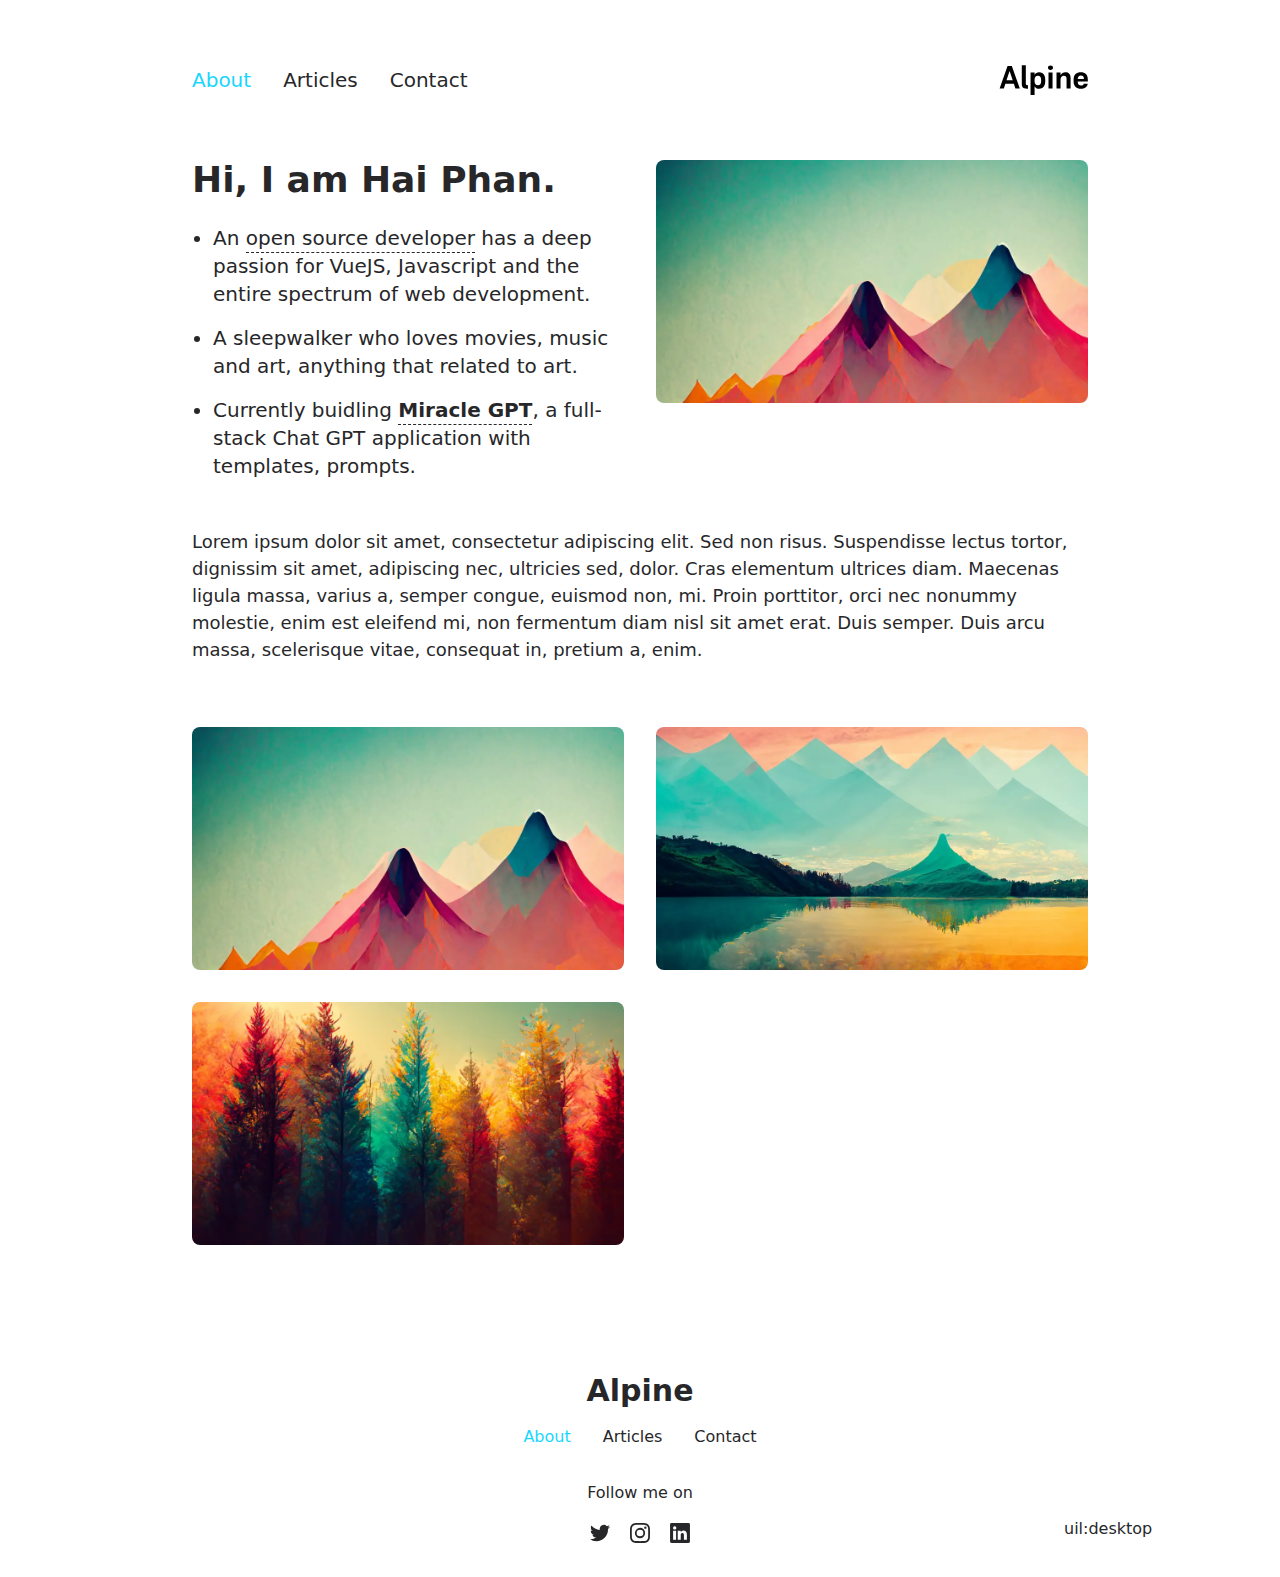
==== commit 5529b105: "Deploying to gh-pages from @ haithanhphan1603/blog@695439deb6d1866320b7c619cff4e73514e2e1ad 🚀" ====
--- a/index.html
+++ b/index.html
@@ -2,60 +2,59 @@
 <html  lang="en">
 <head><meta charset="utf-8">
 <meta name="viewport" content="width=device-width, initial-scale=1">
-<title>Alpine</title>
+<title>Fan High blog</title>
 <meta name="twitter:card" content="summary_large_image">
 <meta property="og:image" content="/social-card-preview.png">
 <meta property="og:image:width" content="400">
 <meta property="og:image:height" content="300">
 <meta property="og:image:alt" content="An image showcasing my project.">
-<meta property="og:title" content="Alpine">
+<meta property="og:title" content="Fan High blog">
 <meta name="description" content="An open source blog theme powered by Nuxt.">
 <meta property="og:description" content="An open source blog theme powered by Nuxt.">
 <link rel="preload" as="fetch" crossorigin="anonymous" href="/_payload.json">
 <link rel="stylesheet" href="/_nuxt/entry.Lnhtb9eo.css">
 <link rel="stylesheet" href="/_nuxt/DocumentDrivenNotFound.0gCb8jy_.css">
-<link rel="stylesheet" href="/_nuxt/ProseH2.JCYpYuiS.css">
-<link rel="stylesheet" href="/_nuxt/ProseP.ZY3VO9y3.css">
+<link rel="stylesheet" href="/_nuxt/Hero.E_M-bRCz.css">
 <link rel="stylesheet" href="/_nuxt/ProseUl.3EIDFXCY.css">
 <link rel="stylesheet" href="/_nuxt/ProseLi.qjMuaxlN.css">
 <link rel="stylesheet" href="/_nuxt/ProseA.wyvG_lUW.css">
 <link rel="stylesheet" href="/_nuxt/ProseStrong.lBmTENyd.css">
-<link rel="stylesheet" href="/_nuxt/ProseHr.nsjqP8Jx.css">
-<link rel="modulepreload" as="script" crossorigin href="/_nuxt/entry.OSrW5Cba.js">
-<link rel="modulepreload" as="script" crossorigin href="/_nuxt/NuxtImg.T6t4HsKA.js">
-<link rel="modulepreload" as="script" crossorigin href="/_nuxt/document-driven.CNthUaro.js">
-<link rel="modulepreload" as="script" crossorigin href="/_nuxt/DocumentDrivenEmpty.deJmZ2y0.js">
-<link rel="modulepreload" as="script" crossorigin href="/_nuxt/ContentRenderer.tvuaFvgN.js">
-<link rel="modulepreload" as="script" crossorigin href="/_nuxt/ContentRendererMarkdown.vue.kQW4PIlb.js">
-<link rel="modulepreload" as="script" crossorigin href="/_nuxt/preview.TPAY8MlV.js">
-<link rel="modulepreload" as="script" crossorigin href="/_nuxt/DocumentDrivenNotFound.-ArifGBY.js">
-<link rel="modulepreload" as="script" crossorigin href="/_nuxt/default.MolYFq-t.js">
-<link rel="modulepreload" as="script" crossorigin href="/_nuxt/ContentRendererMarkdown.44DGr2ez.js">
-<link rel="modulepreload" as="script" crossorigin href="/_nuxt/ProseH2.2tuEk9r1.js">
-<link rel="modulepreload" as="script" crossorigin href="/_nuxt/ProseP.ZxBORukV.js">
-<link rel="modulepreload" as="script" crossorigin href="/_nuxt/ProseUl.0cdTc-om.js">
-<link rel="modulepreload" as="script" crossorigin href="/_nuxt/ProseLi.wPgZdb12.js">
-<link rel="modulepreload" as="script" crossorigin href="/_nuxt/ProseA.qpcLcS30.js">
-<link rel="modulepreload" as="script" crossorigin href="/_nuxt/ProseStrong.SLdRUWb4.js">
-<link rel="modulepreload" as="script" crossorigin href="/_nuxt/ProseHr.-nsm4cV1.js">
+<link rel="stylesheet" href="/_nuxt/ProseP.ZY3VO9y3.css">
+<link rel="stylesheet" href="/_nuxt/Gallery.JWQVPAjN.css">
+<link rel="modulepreload" as="script" crossorigin href="/_nuxt/entry.YAdcOwqB.js">
+<link rel="modulepreload" as="script" crossorigin href="/_nuxt/NuxtImg.VyQp0o2u.js">
+<link rel="modulepreload" as="script" crossorigin href="/_nuxt/document-driven.bDnKWosb.js">
+<link rel="modulepreload" as="script" crossorigin href="/_nuxt/DocumentDrivenEmpty.g14N6rbI.js">
+<link rel="modulepreload" as="script" crossorigin href="/_nuxt/ContentRenderer.K6Zsf9FF.js">
+<link rel="modulepreload" as="script" crossorigin href="/_nuxt/ContentRendererMarkdown.vue.-Q36t84h.js">
+<link rel="modulepreload" as="script" crossorigin href="/_nuxt/preview.27p4mYCX.js">
+<link rel="modulepreload" as="script" crossorigin href="/_nuxt/DocumentDrivenNotFound.4zLRTg4x.js">
+<link rel="modulepreload" as="script" crossorigin href="/_nuxt/default.jYMcCxly.js">
+<link rel="modulepreload" as="script" crossorigin href="/_nuxt/ContentRendererMarkdown.luUxHumT.js">
+<link rel="modulepreload" as="script" crossorigin href="/_nuxt/Hero.6rwAJOB0.js">
+<link rel="modulepreload" as="script" crossorigin href="/_nuxt/MDCSlot.cknVxvjy.js">
+<link rel="modulepreload" as="script" crossorigin href="/_nuxt/slot.CGEwdBFW.js">
+<link rel="modulepreload" as="script" crossorigin href="/_nuxt/ProseUl.0y5Q6HIN.js">
+<link rel="modulepreload" as="script" crossorigin href="/_nuxt/ProseLi.3xcLHXa3.js">
+<link rel="modulepreload" as="script" crossorigin href="/_nuxt/ProseA.IJKu7aLz.js">
+<link rel="modulepreload" as="script" crossorigin href="/_nuxt/ProseStrong.rKmhvAtn.js">
+<link rel="modulepreload" as="script" crossorigin href="/_nuxt/ProseP.N5oXTFEx.js">
+<link rel="modulepreload" as="script" crossorigin href="/_nuxt/Gallery.Fq4xsy-w.js">
 <link rel="prefetch" as="style" href="/_nuxt/article.I7XTyhhW.css">
-<link rel="prefetch" as="script" crossorigin href="/_nuxt/article.efqUaEU6.js">
+<link rel="prefetch" as="script" crossorigin href="/_nuxt/article.pKH3JznP.js">
 <link rel="prefetch" as="script" crossorigin href="/_nuxt/date.3uOv5BcS.js">
-<link rel="prefetch" as="script" crossorigin href="/_nuxt/page.sopPVVrr.js">
-<link rel="prefetch" as="script" crossorigin href="/_nuxt/client-db.C8eiybiB.js">
-<link rel="prefetch" as="script" crossorigin href="/_nuxt/slugify.3FPBMlIo.js">
+<link rel="prefetch" as="script" crossorigin href="/_nuxt/page.gFiZh2-9.js">
+<link rel="prefetch" as="script" crossorigin href="/_nuxt/client-db.w6TgDI9l.js">
+<link rel="prefetch" as="script" crossorigin href="/_nuxt/slugify.rFLWqpDE.js">
 <link rel="prefetch" as="style" href="/_nuxt/useStudio.3MfaGMCn.css">
-<link rel="prefetch" as="script" crossorigin href="/_nuxt/useStudio.t5rrAYZ3.js">
-<link rel="prefetch" as="script" crossorigin href="/_nuxt/query.YrNn_l_o.js">
+<link rel="prefetch" as="script" crossorigin href="/_nuxt/useStudio.h1JO2XHO.js">
+<link rel="prefetch" as="script" crossorigin href="/_nuxt/query.oyhQmxDT.js">
 <link rel="prefetch" as="style" href="/_nuxt/error-404._LjjY-y0.css">
-<link rel="prefetch" as="script" crossorigin href="/_nuxt/error-404.4fEXOcH_.js">
+<link rel="prefetch" as="script" crossorigin href="/_nuxt/error-404.UuxH6y7_.js">
 <link rel="prefetch" as="style" href="/_nuxt/error-500.Ke0_YfD7.css">
-<link rel="prefetch" as="script" crossorigin href="/_nuxt/error-500.U8IlgF2v.js">
-<script type="module" src="/_nuxt/entry.OSrW5Cba.js" crossorigin></script><style id="pinceau-runtime-hydratable">@media{.phy[--]{--puid:7ee_As-v;}.pv-WAW2Ve{max-width:var(--elements-container-maxWidth);padding-left:var(--elements-container-padding-mobile);padding-right:var(--elements-container-padding-mobile);}@media (min-width: 475px){.pv-WAW2Ve{padding-left:var(--elements-container-padding-xs);padding-right:var(--elements-container-padding-xs);}}@media (min-width: 640px){.pv-WAW2Ve{padding-left:var(--elements-container-padding-sm);padding-right:var(--elements-container-padding-sm);}}@media (min-width: 768px){.pv-WAW2Ve{padding-left:var(--elements-container-padding-md);padding-right:var(--elements-container-padding-md);}}} </style><style id="pinceau-theme">@media { :root {--pinceau-mq: initial; --alpine-readableLine: 68ch;--alpine-backdrop-backgroundColor: #f4f4f5b3;--prose-code-inline-padding: 0.2rem 0.375rem 0.2rem 0.375rem;--prose-code-block-backdropFilter: contrast(1);--prose-code-block-border-style: solid;--prose-code-block-border-width: 1px;--prose-tbody-tr-borderBottom-style: dashed;--prose-tbody-tr-borderBottom-width: 1px;--prose-th-textAlign: inherit;--prose-thead-borderBottom-style: solid;--prose-thead-borderBottom-width: 1px;--prose-thead-border-style: solid;--prose-thead-border-width: 0px;--prose-table-textAlign: start;--prose-hr-width: 1px;--prose-hr-style: solid;--prose-li-listStylePosition: outside;--prose-ol-li-markerColor: currentColor;--prose-ol-paddingInlineStart: 21px;--prose-ol-listStyleType: decimal;--prose-ul-li-markerColor: currentColor;--prose-ul-paddingInlineStart: 21px;--prose-ul-listStyleType: disc;--prose-blockquote-border-style: solid;--prose-blockquote-border-width: 4px;--prose-blockquote-quotes: '201C' '201D' '2018' '2019';--prose-blockquote-paddingInlineStart: 24px;--prose-a-code-color-hover: currentColor;--prose-a-code-color-static: currentColor;--prose-a-hasCode-borderBottom: none;--prose-a-border-distance: 2px;--prose-a-border-color-hover: currentColor;--prose-a-border-color-static: currentColor;--prose-a-border-style-hover: solid;--prose-a-border-style-static: dashed;--prose-a-border-width: 1px;--prose-a-color-static: inherit;--prose-a-textDecoration: none;--prose-h6-margin: 3rem 0 2rem;--prose-h5-margin: 3rem 0 2rem;--prose-h4-margin: 3rem 0 2rem;--prose-h3-margin: 3rem 0 2rem;--prose-h2-margin: 3rem 0 2rem;--prose-h1-margin: 0 0 2rem;--prose-p-fontSize: 18px;--typography-lead-loose: 2;--typography-lead-relaxed: 1.625;--typography-lead-normal: 1.5;--typography-lead-snug: 1.375;--typography-lead-tight: 1.25;--typography-lead-none: 1;--typography-lead-10: 2.5rem;--typography-lead-9: 2.25rem;--typography-lead-8: 2rem;--typography-lead-7: 1.75rem;--typography-lead-6: 1.5rem;--typography-lead-5: 1.25rem;--typography-lead-4: 1rem;--typography-lead-3: .75rem;--typography-lead-2: .5rem;--typography-lead-1: .025rem;--typography-fontWeight-black: 900;--typography-fontWeight-extrabold: 800;--typography-fontWeight-bold: 700;--typography-fontWeight-semibold: 600;--typography-fontWeight-medium: 500;--typography-fontWeight-normal: 400;--typography-fontWeight-light: 300;--typography-fontWeight-extralight: 200;--typography-fontWeight-thin: 100;--typography-fontSize-9xl: 128px;--typography-fontSize-8xl: 96px;--typography-fontSize-7xl: 72px;--typography-fontSize-6xl: 60px;--typography-fontSize-5xl: 48px;--typography-fontSize-4xl: 36px;--typography-fontSize-3xl: 30px;--typography-fontSize-2xl: 24px;--typography-fontSize-xl: 20px;--typography-fontSize-lg: 18px;--typography-fontSize-base: 16px;--typography-fontSize-sm: 14px;--typography-fontSize-xs: 12px;--typography-letterSpacing-wide: 0.025em;--typography-letterSpacing-tight: -0.025em;--typography-verticalMargin-base: 24px;--typography-verticalMargin-sm: 16px;--elements-border-secondary-hover: [object Object];--elements-backdrop-background: #fffc;--elements-backdrop-filter: saturate(200%) blur(20px);--elements-container-maxWidth: 64rem;--lead-loose: 2;--lead-relaxed: 1.625;--lead-normal: 1.5;--lead-snug: 1.375;--lead-tight: 1.25;--lead-none: 1;--lead-10: 2.5rem;--lead-9: 2.25rem;--lead-8: 2rem;--lead-7: 1.75rem;--lead-6: 1.5rem;--lead-5: 1.25rem;--lead-4: 1rem;--lead-3: .75rem;--lead-2: .5rem;--lead-1: .025rem;--letterSpacing-widest: 0.1em;--letterSpacing-wider: 0.05em;--letterSpacing-wide: 0.025em;--letterSpacing-normal: 0em;--letterSpacing-tight: -0.025em;--letterSpacing-tighter: -0.05em;--fontSize-9xl: 8rem;--fontSize-8xl: 6rem;--fontSize-7xl: 4.5rem;--fontSize-6xl: 3.75rem;--fontSize-5xl: 3rem;--fontSize-4xl: 2.25rem;--fontSize-3xl: 1.875rem;--fontSize-2xl: 1.5rem;--fontSize-xl: 1.25rem;--fontSize-lg: 1.125rem;--fontSize-base: 1rem;--fontSize-sm: 0.875rem;--fontSize-xs: 0.75rem;--fontWeight-black: 900;--fontWeight-extrabold: 800;--fontWeight-bold: 700;--fontWeight-semibold: 600;--fontWeight-medium: 500;--fontWeight-normal: 400;--fontWeight-light: 300;--fontWeight-extralight: 200;--fontWeight-thin: 100;--font-mono: ui-monospace, SFMono-Regular, Menlo, Monaco, Consolas, Liberation Mono, Courier New, monospace;--font-serif: ui-serif, Georgia, Cambria, Times New Roman, Times, serif;--font-sans: ui-sans-serif, system-ui, -apple-system, BlinkMacSystemFont, Segoe UI, Roboto, Helvetica Neue, Arial, Noto Sans, sans-serif, Apple Color Emoji, Segoe UI Emoji, Segoe UI Symbol, Noto Color Emoji;--opacity-total: 1;--opacity-high: 0.8;--opacity-medium: 0.5;--opacity-soft: 0.3;--opacity-light: 0.15;--opacity-bright: 0.1;--opacity-noOpacity: 0;--borderWidth-lg: 3px;--borderWidth-md: 2px;--borderWidth-sm: 1px;--borderWidth-noBorder: 0;--space-rem-875: 0.875rem;--space-rem-625: 0.625rem;--space-rem-375: 0.375rem;--space-rem-125: 0.125rem;--space-px: 1px;--space-128: 32rem;--space-96: 24rem;--space-80: 20rem;--space-72: 18rem;--space-64: 16rem;--space-60: 15rem;--space-56: 14rem;--space-52: 13rem;--space-48: 12rem;--space-44: 11rem;--space-40: 10rem;--space-36: 9rem;--space-32: 8rem;--space-28: 7rem;--space-24: 6rem;--space-20: 5rem;--space-16: 4rem;--space-14: 3.5rem;--space-12: 3rem;--space-11: 2.75rem;--space-10: 2.5rem;--space-9: 2.25rem;--space-8: 2rem;--space-7: 1.75rem;--space-6: 1.5rem;--space-5: 1.25rem;--space-4: 1rem;--space-3: 0.75rem;--space-2: 0.5rem;--space-1: 0.25rem;--space-0: 0px;--size-full: 100%;--size-7xl: 80rem;--size-6xl: 72rem;--size-5xl: 64rem;--size-4xl: 56rem;--size-3xl: 48rem;--size-2xl: 42rem;--size-xl: 36rem;--size-lg: 32rem;--size-md: 28rem;--size-sm: 24rem;--size-xs: 20rem;--size-200: 200px;--size-104: 104px;--size-80: 80px;--size-64: 64px;--size-56: 56px;--size-48: 48px;--size-40: 40px;--size-32: 32px;--size-24: 24px;--size-20: 20px;--size-16: 16px;--size-12: 12px;--size-8: 8px;--size-6: 6px;--size-4: 4px;--size-2: 2px;--size-0: 0px;--radii-full: 9999px;--radii-3xl: 1.75rem;--radii-2xl: 1.5rem;--radii-xl: 1rem;--radii-lg: 0.75rem;--radii-md: 0.5rem;--radii-sm: 0.375rem;--radii-xs: 0.25rem;--radii-2xs: 0.125rem;--radii-none: 0px;--shadow-none: 0px 0px 0px 0px transparent;--shadow-lg: 0px 10px 15px -3px #000000, 0px 4px 6px -4px #000000;--shadow-md: 0px 4px 6px -1px #000000, 0px 2px 4px -2px #000000;--shadow-sm: 0px 1px 3px 0px #000000, 0px 1px 2px -1px #000000;--shadow-xs: 0px 1px 2px 0px #000000;--height-screen: 100vh;--width-screen: 100vw;--color-primary-900: #002e38;--color-primary-800: #005c70;--color-primary-700: #008aa9;--color-primary-600: #00b9e1;--color-primary-500: #1ad6ff;--color-primary-400: #40ddff;--color-primary-300: #66e4ff;--color-primary-200: #8deaff;--color-primary-100: #b3f1ff;--color-primary-50: #d9f8ff;--color-ruby-900: #380011;--color-ruby-800: #700021;--color-ruby-700: #a90032;--color-ruby-600: #e10043;--color-ruby-500: #ff1a5e;--color-ruby-400: #ff4079;--color-ruby-300: #ff6694;--color-ruby-200: #ff8dae;--color-ruby-100: #ffb3c9;--color-ruby-50: #ffd9e4;--color-pink-900: #380025;--color-pink-800: #70004b;--color-pink-700: #a90070;--color-pink-600: #e10095;--color-pink-500: #ff1ab2;--color-pink-400: #ff40bf;--color-pink-300: #ff66cc;--color-pink-200: #ff8dd8;--color-pink-100: #ffb3e5;--color-pink-50: #ffd9f2;--color-purple-900: #190038;--color-purple-800: #330070;--color-purple-700: #4c00a9;--color-purple-600: #6500e1;--color-purple-500: #811aff;--color-purple-400: #9640ff;--color-purple-300: #ab66ff;--color-purple-200: #c08dff;--color-purple-100: #d5b3ff;--color-purple-50: #ead9ff;--color-royalblue-900: #0b0531;--color-royalblue-800: #160a62;--color-royalblue-700: #211093;--color-royalblue-600: #2c15c4;--color-royalblue-500: #4127e8;--color-royalblue-400: #614bec;--color-royalblue-300: #806ff0;--color-royalblue-200: #a093f3;--color-royalblue-100: #c0b7f7;--color-royalblue-50: #dfdbfb;--color-indigoblue-900: #001238;--color-indigoblue-800: #002370;--color-indigoblue-700: #0035a9;--color-indigoblue-600: #0047e1;--color-indigoblue-500: #1a62ff;--color-indigoblue-400: #407cff;--color-indigoblue-300: #6696ff;--color-indigoblue-200: #8db0ff;--color-indigoblue-100: #b3cbff;--color-indigoblue-50: #d9e5ff;--color-blue-900: #002438;--color-blue-800: #004870;--color-blue-700: #006ca9;--color-blue-600: #0090e1;--color-blue-500: #1aadff;--color-blue-400: #40bbff;--color-blue-300: #66c8ff;--color-blue-200: #8dd6ff;--color-blue-100: #b3e4ff;--color-blue-50: #d9f1ff;--color-lightblue-900: #002e38;--color-lightblue-800: #005c70;--color-lightblue-700: #008aa9;--color-lightblue-600: #00b9e1;--color-lightblue-500: #1ad6ff;--color-lightblue-400: #40ddff;--color-lightblue-300: #66e4ff;--color-lightblue-200: #8deaff;--color-lightblue-100: #b3f1ff;--color-lightblue-50: #d9f8ff;--color-teal-900: #062a28;--color-teal-800: #0b544f;--color-teal-700: #117d77;--color-teal-600: #16a79e;--color-teal-500: #1cd1c6;--color-teal-400: #36e4da;--color-teal-300: #5fe9e1;--color-teal-200: #87efe9;--color-teal-100: #aff4f0;--color-teal-50: #d7faf8;--color-pear-900: #2a2b09;--color-pear-800: #545512;--color-pear-700: #7e801b;--color-pear-600: #a8aa24;--color-pear-500: #d0d32f;--color-pear-400: #d8da52;--color-pear-300: #e0e274;--color-pear-200: #e8e997;--color-pear-100: #eff0ba;--color-pear-50: #f7f8dc;--color-red-900: #380300;--color-red-800: #700700;--color-red-700: #a90a00;--color-red-600: #e10e00;--color-red-500: #ff281a;--color-red-400: #ff4c40;--color-red-300: #ff7066;--color-red-200: #ff948d;--color-red-100: #ffb7b3;--color-red-50: #ffdbd9;--color-orange-900: #381800;--color-orange-800: #702f00;--color-orange-700: #a94700;--color-orange-600: #e15e00;--color-orange-500: #ff7a1a;--color-orange-400: #ff9040;--color-orange-300: #ffa666;--color-orange-200: #ffbd8d;--color-orange-100: #ffd3b3;--color-orange-50: #ffe9d9;--color-yellow-900: #362b03;--color-yellow-800: #6d5605;--color-yellow-700: #a38108;--color-yellow-600: #daac0a;--color-yellow-500: #f5c828;--color-yellow-400: #f7d14c;--color-yellow-300: #f8da70;--color-yellow-200: #fae393;--color-yellow-100: #fcedb7;--color-yellow-50: #fdf6db;--color-green-900: #003f25;--color-green-800: #005e38;--color-green-700: #007e4a;--color-green-600: #009d5d;--color-green-500: #00bd6f;--color-green-400: #00dc82;--color-green-300: #30ffaa;--color-green-200: #83ffcc;--color-green-100: #acffdd;--color-green-50: #d6ffee;--color-gray-900: #18181B;--color-gray-800: #27272A;--color-gray-700: #3f3f46;--color-gray-600: #52525B;--color-gray-500: #71717A;--color-gray-400: #a1a1aa;--color-gray-300: #D4d4d8;--color-gray-200: #e4e4e7;--color-gray-100: #f4f4f5;--color-gray-50: #fafafa;--color-black: #0c0c0d;--color-white: #FFFFFF;--media-portrait: only screen and (orientation: portrait);--media-landscape: only screen and (orientation: landscape);--media-rm: (prefers-reduced-motion: reduce);--media-2xl: (min-width: 1536px);--media-xl: (min-width: 1280px);--media-lg: (min-width: 1024px);--media-md: (min-width: 768px);--media-sm: (min-width: 640px);--media-xs: (min-width: 475px);--alpine-body-color: var(--color-gray-800);--alpine-body-backgroundColor: var(--color-white);--prose-code-inline-fontWeight: var(--typography-fontWeight-normal);--prose-code-inline-fontSize: var(--typography-fontSize-sm);--prose-code-inline-borderRadius: var(--radii-xs);--prose-code-block-pre-padding: var(--typography-verticalMargin-sm);--prose-code-block-margin: var(--typography-verticalMargin-base) 0;--prose-code-block-fontSize: var(--typography-fontSize-sm);--prose-tbody-code-inline-fontSize: var(--typography-fontSize-sm);--prose-tbody-td-padding: var(--typography-verticalMargin-sm);--prose-th-fontWeight: var(--typography-fontWeight-semibold);--prose-th-padding: 0 var(--typography-verticalMargin-sm) var(--typography-verticalMargin-sm) var(--typography-verticalMargin-sm);--prose-table-lineHeight: var(--typography-lead-6);--prose-table-fontSize: var(--typography-fontSize-sm);--prose-table-margin: var(--typography-verticalMargin-base) 0;--prose-hr-margin: var(--typography-verticalMargin-base) 0;--prose-li-margin: var(--typography-verticalMargin-sm) 0;--prose-ol-margin: var(--typography-verticalMargin-base) 0;--prose-ul-margin: var(--typography-verticalMargin-base) 0;--prose-blockquote-margin: var(--typography-verticalMargin-base) 0;--prose-a-code-border-style: var(--prose-a-border-style-static);--prose-a-code-border-width: var(--prose-a-border-width);--prose-a-fontWeight: var(--typography-fontWeight-medium);--prose-img-margin: var(--typography-verticalMargin-base) 0;--prose-strong-fontWeight: var(--typography-fontWeight-semibold);--prose-h6-iconSize: var(--typography-fontSize-base);--prose-h6-fontWeight: var(--typography-fontWeight-semibold);--prose-h6-lineHeight: var(--typography-lead-normal);--prose-h6-fontSize: var(--typography-fontSize-lg);--prose-h5-iconSize: var(--typography-fontSize-lg);--prose-h5-fontWeight: var(--typography-fontWeight-semibold);--prose-h5-lineHeight: var(--typography-lead-snug);--prose-h5-fontSize: var(--typography-fontSize-xl);--prose-h4-iconSize: var(--typography-fontSize-lg);--prose-h4-letterSpacing: var(--typography-letterSpacing-tight);--prose-h4-fontWeight: var(--typography-fontWeight-semibold);--prose-h4-lineHeight: var(--typography-lead-snug);--prose-h4-fontSize: var(--typography-fontSize-2xl);--prose-h3-iconSize: var(--typography-fontSize-xl);--prose-h3-letterSpacing: var(--typography-letterSpacing-tight);--prose-h3-fontWeight: var(--typography-fontWeight-semibold);--prose-h3-lineHeight: var(--typography-lead-snug);--prose-h3-fontSize: var(--typography-fontSize-3xl);--prose-h2-iconSize: var(--typography-fontSize-2xl);--prose-h2-letterSpacing: var(--typography-letterSpacing-tight);--prose-h2-fontWeight: var(--typography-fontWeight-semibold);--prose-h2-lineHeight: var(--typography-lead-tight);--prose-h2-fontSize: var(--typography-fontSize-4xl);--prose-h1-iconSize: var(--typography-fontSize-3xl);--prose-h1-letterSpacing: var(--typography-letterSpacing-tight);--prose-h1-fontWeight: var(--typography-fontWeight-bold);--prose-h1-lineHeight: var(--typography-lead-tight);--prose-h1-fontSize: var(--typography-fontSize-5xl);--prose-p-br-margin: var(--typography-verticalMargin-base) 0 0 0;--prose-p-margin: var(--typography-verticalMargin-base) 0;--prose-p-lineHeight: var(--typography-lead-normal);--typography-color-primary-900: var(--color-primary-900);--typography-color-primary-800: var(--color-primary-800);--typography-color-primary-700: var(--color-primary-700);--typography-color-primary-600: var(--color-primary-600);--typography-color-primary-500: var(--color-primary-500);--typography-color-primary-400: var(--color-primary-400);--typography-color-primary-300: var(--color-primary-300);--typography-color-primary-200: var(--color-primary-200);--typography-color-primary-100: var(--color-primary-100);--typography-color-primary-50: var(--color-primary-50);--typography-font-code: var(--font-mono);--typography-font-body: var(--font-sans);--typography-font-display: var(--font-sans);--typography-body-backgroundColor: var(--color-white);--typography-body-color: var(--color-black);--elements-state-danger-borderColor-secondary: var(--color-red-200);--elements-state-danger-borderColor-primary: var(--color-red-100);--elements-state-danger-backgroundColor-secondary: var(--color-red-100);--elements-state-danger-backgroundColor-primary: var(--color-red-50);--elements-state-danger-color-secondary: var(--color-red-600);--elements-state-danger-color-primary: var(--color-red-500);--elements-state-warning-borderColor-secondary: var(--color-yellow-200);--elements-state-warning-borderColor-primary: var(--color-yellow-100);--elements-state-warning-backgroundColor-secondary: var(--color-yellow-100);--elements-state-warning-backgroundColor-primary: var(--color-yellow-50);--elements-state-warning-color-secondary: var(--color-yellow-700);--elements-state-warning-color-primary: var(--color-yellow-600);--elements-state-success-borderColor-secondary: var(--color-green-200);--elements-state-success-borderColor-primary: var(--color-green-100);--elements-state-success-backgroundColor-secondary: var(--color-green-100);--elements-state-success-backgroundColor-primary: var(--color-green-50);--elements-state-success-color-secondary: var(--color-green-600);--elements-state-success-color-primary: var(--color-green-500);--elements-state-info-borderColor-secondary: var(--color-blue-200);--elements-state-info-borderColor-primary: var(--color-blue-100);--elements-state-info-backgroundColor-secondary: var(--color-blue-100);--elements-state-info-backgroundColor-primary: var(--color-blue-50);--elements-state-info-color-secondary: var(--color-blue-600);--elements-state-info-color-primary: var(--color-blue-500);--elements-state-primary-borderColor-secondary: var(--color-primary-200);--elements-state-primary-borderColor-primary: var(--color-primary-100);--elements-state-primary-backgroundColor-secondary: var(--color-primary-100);--elements-state-primary-backgroundColor-primary: var(--color-primary-50);--elements-state-primary-color-secondary: var(--color-primary-700);--elements-state-primary-color-primary: var(--color-primary-600);--elements-surface-secondary-backgroundColor: var(--color-gray-200);--elements-surface-primary-backgroundColor: var(--color-gray-100);--elements-surface-background-base: var(--color-gray-100);--elements-border-secondary-static: var(--color-gray-200);--elements-border-primary-hover: var(--color-gray-200);--elements-border-primary-static: var(--color-gray-100);--elements-container-padding-md: var(--space-16);--elements-container-padding-sm: var(--space-12);--elements-container-padding-xs: var(--space-8);--elements-container-padding-mobile: var(--space-6);--elements-text-secondary-color-hover: var(--color-gray-700);--elements-text-secondary-color-static: var(--color-gray-500);--elements-text-primary-color-static: var(--color-gray-900);--text-6xl-lineHeight: var(--lead-none);--text-6xl-fontSize: var(--fontSize-6xl);--text-5xl-lineHeight: var(--lead-none);--text-5xl-fontSize: var(--fontSize-5xl);--text-4xl-lineHeight: var(--lead-10);--text-4xl-fontSize: var(--fontSize-4xl);--text-3xl-lineHeight: var(--lead-9);--text-3xl-fontSize: var(--fontSize-3xl);--text-2xl-lineHeight: var(--lead-8);--text-2xl-fontSize: var(--fontSize-2xl);--text-xl-lineHeight: var(--lead-7);--text-xl-fontSize: var(--fontSize-xl);--text-lg-lineHeight: var(--lead-7);--text-lg-fontSize: var(--fontSize-lg);--text-base-lineHeight: var(--lead-6);--text-base-fontSize: var(--fontSize-base);--text-sm-lineHeight: var(--lead-5);--text-sm-fontSize: var(--fontSize-sm);--text-xs-lineHeight: var(--lead-4);--text-xs-fontSize: var(--fontSize-xs);--shadow-2xl: 0px 25px 50px -12px var(--color-gray-900);--shadow-xl: 0px 20px 25px -5px var(--color-gray-400), 0px 8px 10px -6px #000000;--color-secondary-900: var(--color-gray-900);--color-secondary-800: var(--color-gray-800);--color-secondary-700: var(--color-gray-700);--color-secondary-600: var(--color-gray-600);--color-secondary-500: var(--color-gray-500);--color-secondary-400: var(--color-gray-400);--color-secondary-300: var(--color-gray-300);--color-secondary-200: var(--color-gray-200);--color-secondary-100: var(--color-gray-100);--color-secondary-50: var(--color-gray-50);--prose-a-code-background-hover: var(--typography-color-primary-50);--prose-a-code-border-color-hover: var(--typography-color-primary-500);--prose-a-color-hover: var(--typography-color-primary-500);--typography-color-secondary-900: var(--color-secondary-900);--typography-color-secondary-800: var(--color-secondary-800);--typography-color-secondary-700: var(--color-secondary-700);--typography-color-secondary-600: var(--color-secondary-600);--typography-color-secondary-500: var(--color-secondary-500);--typography-color-secondary-400: var(--color-secondary-400);--typography-color-secondary-300: var(--color-secondary-300);--typography-color-secondary-200: var(--color-secondary-200);--typography-color-secondary-100: var(--color-secondary-100);--typography-color-secondary-50: var(--color-secondary-50);--prose-code-inline-backgroundColor: var(--typography-color-secondary-100);--prose-code-inline-color: var(--typography-color-secondary-700);--prose-code-block-backgroundColor: var(--typography-color-secondary-100);--prose-code-block-color: var(--typography-color-secondary-700);--prose-code-block-border-color: var(--typography-color-secondary-200);--prose-tbody-tr-borderBottom-color: var(--typography-color-secondary-200);--prose-th-color: var(--typography-color-secondary-600);--prose-thead-borderBottom-color: var(--typography-color-secondary-200);--prose-thead-border-color: var(--typography-color-secondary-300);--prose-hr-color: var(--typography-color-secondary-200);--prose-blockquote-border-color: var(--typography-color-secondary-200);--prose-blockquote-color: var(--typography-color-secondary-500);--prose-a-code-border-color-static: var(--typography-color-secondary-400); } }@media { :root.dark {--pinceau-mq: dark; --alpine-backdrop-backgroundColor: #18181bb3;--prose-code-block-backdropFilter: contrast(1);--prose-ol-li-markerColor: currentColor;--prose-ul-li-markerColor: currentColor;--prose-a-code-color-hover: currentColor;--prose-a-code-color-static: currentColor;--prose-a-border-color-hover: currentColor;--prose-a-border-color-static: currentColor;--prose-a-color-static: inherit;--elements-backdrop-background: #0c0d0ccc;--alpine-body-color: var(--color-gray-200);--alpine-body-backgroundColor: var(--color-black);--typography-body-backgroundColor: var(--color-black);--typography-body-color: var(--color-white);--elements-state-danger-borderColor-secondary: var(--color-red-700);--elements-state-danger-borderColor-primary: var(--color-red-800);--elements-state-danger-backgroundColor-secondary: var(--color-red-800);--elements-state-danger-backgroundColor-primary: var(--color-red-900);--elements-state-danger-color-secondary: var(--color-red-200);--elements-state-danger-color-primary: var(--color-red-300);--elements-state-warning-borderColor-secondary: var(--color-yellow-700);--elements-state-warning-borderColor-primary: var(--color-yellow-800);--elements-state-warning-backgroundColor-secondary: var(--color-yellow-800);--elements-state-warning-backgroundColor-primary: var(--color-yellow-900);--elements-state-warning-color-secondary: var(--color-yellow-200);--elements-state-warning-color-primary: var(--color-yellow-400);--elements-state-success-borderColor-secondary: var(--color-green-700);--elements-state-success-borderColor-primary: var(--color-green-800);--elements-state-success-backgroundColor-secondary: var(--color-green-800);--elements-state-success-backgroundColor-primary: var(--color-green-900);--elements-state-success-color-secondary: var(--color-green-200);--elements-state-success-color-primary: var(--color-green-400);--elements-state-info-borderColor-secondary: var(--color-blue-700);--elements-state-info-borderColor-primary: var(--color-blue-800);--elements-state-info-backgroundColor-secondary: var(--color-blue-800);--elements-state-info-backgroundColor-primary: var(--color-blue-900);--elements-state-info-color-secondary: var(--color-blue-200);--elements-state-info-color-primary: var(--color-blue-400);--elements-state-primary-borderColor-secondary: var(--color-primary-700);--elements-state-primary-borderColor-primary: var(--color-primary-800);--elements-state-primary-backgroundColor-secondary: var(--color-primary-800);--elements-state-primary-backgroundColor-primary: var(--color-primary-900);--elements-state-primary-color-secondary: var(--color-primary-200);--elements-state-primary-color-primary: var(--color-primary-400);--elements-surface-secondary-backgroundColor: var(--color-gray-800);--elements-surface-primary-backgroundColor: var(--color-gray-900);--elements-surface-background-base: var(--color-gray-900);--elements-border-secondary-static: var(--color-gray-800);--elements-border-primary-hover: var(--color-gray-800);--elements-border-primary-static: var(--color-gray-900);--elements-text-secondary-color-hover: var(--color-gray-200);--elements-text-secondary-color-static: var(--color-gray-400);--elements-text-primary-color-static: var(--color-gray-50);--prose-a-code-background-hover: var(--typography-color-primary-900);--prose-a-code-border-color-hover: var(--typography-color-primary-600);--prose-a-color-hover: var(--typography-color-primary-400);--prose-code-inline-backgroundColor: var(--typography-color-secondary-800);--prose-code-inline-color: var(--typography-color-secondary-200);--prose-code-block-backgroundColor: var(--typography-color-secondary-900);--prose-code-block-color: var(--typography-color-secondary-200);--prose-code-block-border-color: var(--typography-color-secondary-800);--prose-tbody-tr-borderBottom-color: var(--typography-color-secondary-800);--prose-th-color: var(--typography-color-secondary-400);--prose-thead-borderBottom-color: var(--typography-color-secondary-800);--prose-thead-border-color: var(--typography-color-secondary-600);--prose-hr-color: var(--typography-color-secondary-800);--prose-blockquote-border-color: var(--typography-color-secondary-700);--prose-blockquote-color: var(--typography-color-secondary-400);--prose-a-code-border-color-static: var(--typography-color-secondary-600); } }</style><script>"use strict";(()=>{const a=window,e=document.documentElement,m=["dark","light"],c=window&&window.localStorage&&window.localStorage.getItem&&window.localStorage.getItem("nuxt-color-mode")||"system";let n=c==="system"?d():c;const l=e.getAttribute("data-color-mode-forced");l&&(n=l),i(n),a["__NUXT_COLOR_MODE__"]={preference:c,value:n,getColorScheme:d,addColorScheme:i,removeColorScheme:f};function i(o){const t=""+o+"",s="";e.classList?e.classList.add(t):e.className+=" "+t,s&&e.setAttribute("data-"+s,o)}function f(o){const t=""+o+"",s="";e.classList?e.classList.remove(t):e.className=e.className.replace(new RegExp(t,"g"),""),s&&e.removeAttribute("data-"+s)}function r(o){return a.matchMedia("(prefers-color-scheme"+o+")")}function d(){if(a.matchMedia&&r("").media!=="not all"){for(const o of m)if(r(":"+o).matches)return o}return"light"}})();
+<link rel="prefetch" as="script" crossorigin href="/_nuxt/error-500.tRsjc1Yj.js">
+<script type="module" src="/_nuxt/entry.YAdcOwqB.js" crossorigin></script><style id="pinceau-runtime-hydratable">@media{.phy[--]{--puid:GOSOcp-v;}.pv-UXZJS6{max-width:var(--elements-container-maxWidth);padding-left:var(--elements-container-padding-mobile);padding-right:var(--elements-container-padding-mobile);}@media (min-width: 475px){.pv-UXZJS6{padding-left:var(--elements-container-padding-xs);padding-right:var(--elements-container-padding-xs);}}@media (min-width: 640px){.pv-UXZJS6{padding-left:var(--elements-container-padding-sm);padding-right:var(--elements-container-padding-sm);}}@media (min-width: 768px){.pv-UXZJS6{padding-left:var(--elements-container-padding-md);padding-right:var(--elements-container-padding-md);}}} @media{.phy[--]{--puid:1u1ctE-c;}.pc-1u1ctE[data-v-f26bec60]{---6-li-cols:2;}} </style><style id="pinceau-theme">@media { :root {--pinceau-mq: initial; --alpine-readableLine: 68ch;--alpine-backdrop-backgroundColor: #f4f4f5b3;--prose-code-inline-padding: 0.2rem 0.375rem 0.2rem 0.375rem;--prose-code-block-backdropFilter: contrast(1);--prose-code-block-border-style: solid;--prose-code-block-border-width: 1px;--prose-tbody-tr-borderBottom-style: dashed;--prose-tbody-tr-borderBottom-width: 1px;--prose-th-textAlign: inherit;--prose-thead-borderBottom-style: solid;--prose-thead-borderBottom-width: 1px;--prose-thead-border-style: solid;--prose-thead-border-width: 0px;--prose-table-textAlign: start;--prose-hr-width: 1px;--prose-hr-style: solid;--prose-li-listStylePosition: outside;--prose-ol-li-markerColor: currentColor;--prose-ol-paddingInlineStart: 21px;--prose-ol-listStyleType: decimal;--prose-ul-li-markerColor: currentColor;--prose-ul-paddingInlineStart: 21px;--prose-ul-listStyleType: disc;--prose-blockquote-border-style: solid;--prose-blockquote-border-width: 4px;--prose-blockquote-quotes: '201C' '201D' '2018' '2019';--prose-blockquote-paddingInlineStart: 24px;--prose-a-code-color-hover: currentColor;--prose-a-code-color-static: currentColor;--prose-a-hasCode-borderBottom: none;--prose-a-border-distance: 2px;--prose-a-border-color-hover: currentColor;--prose-a-border-color-static: currentColor;--prose-a-border-style-hover: solid;--prose-a-border-style-static: dashed;--prose-a-border-width: 1px;--prose-a-color-static: inherit;--prose-a-textDecoration: none;--prose-h6-margin: 3rem 0 2rem;--prose-h5-margin: 3rem 0 2rem;--prose-h4-margin: 3rem 0 2rem;--prose-h3-margin: 3rem 0 2rem;--prose-h2-margin: 3rem 0 2rem;--prose-h1-margin: 0 0 2rem;--prose-p-fontSize: 18px;--typography-lead-loose: 2;--typography-lead-relaxed: 1.625;--typography-lead-normal: 1.5;--typography-lead-snug: 1.375;--typography-lead-tight: 1.25;--typography-lead-none: 1;--typography-lead-10: 2.5rem;--typography-lead-9: 2.25rem;--typography-lead-8: 2rem;--typography-lead-7: 1.75rem;--typography-lead-6: 1.5rem;--typography-lead-5: 1.25rem;--typography-lead-4: 1rem;--typography-lead-3: .75rem;--typography-lead-2: .5rem;--typography-lead-1: .025rem;--typography-fontWeight-black: 900;--typography-fontWeight-extrabold: 800;--typography-fontWeight-bold: 700;--typography-fontWeight-semibold: 600;--typography-fontWeight-medium: 500;--typography-fontWeight-normal: 400;--typography-fontWeight-light: 300;--typography-fontWeight-extralight: 200;--typography-fontWeight-thin: 100;--typography-fontSize-9xl: 128px;--typography-fontSize-8xl: 96px;--typography-fontSize-7xl: 72px;--typography-fontSize-6xl: 60px;--typography-fontSize-5xl: 48px;--typography-fontSize-4xl: 36px;--typography-fontSize-3xl: 30px;--typography-fontSize-2xl: 24px;--typography-fontSize-xl: 20px;--typography-fontSize-lg: 18px;--typography-fontSize-base: 16px;--typography-fontSize-sm: 14px;--typography-fontSize-xs: 12px;--typography-letterSpacing-wide: 0.025em;--typography-letterSpacing-tight: -0.025em;--typography-verticalMargin-base: 24px;--typography-verticalMargin-sm: 16px;--elements-border-secondary-hover: [object Object];--elements-backdrop-background: #fffc;--elements-backdrop-filter: saturate(200%) blur(20px);--elements-container-maxWidth: 64rem;--lead-loose: 2;--lead-relaxed: 1.625;--lead-normal: 1.5;--lead-snug: 1.375;--lead-tight: 1.25;--lead-none: 1;--lead-10: 2.5rem;--lead-9: 2.25rem;--lead-8: 2rem;--lead-7: 1.75rem;--lead-6: 1.5rem;--lead-5: 1.25rem;--lead-4: 1rem;--lead-3: .75rem;--lead-2: .5rem;--lead-1: .025rem;--letterSpacing-widest: 0.1em;--letterSpacing-wider: 0.05em;--letterSpacing-wide: 0.025em;--letterSpacing-normal: 0em;--letterSpacing-tight: -0.025em;--letterSpacing-tighter: -0.05em;--fontSize-9xl: 8rem;--fontSize-8xl: 6rem;--fontSize-7xl: 4.5rem;--fontSize-6xl: 3.75rem;--fontSize-5xl: 3rem;--fontSize-4xl: 2.25rem;--fontSize-3xl: 1.875rem;--fontSize-2xl: 1.5rem;--fontSize-xl: 1.25rem;--fontSize-lg: 1.125rem;--fontSize-base: 1rem;--fontSize-sm: 0.875rem;--fontSize-xs: 0.75rem;--fontWeight-black: 900;--fontWeight-extrabold: 800;--fontWeight-bold: 700;--fontWeight-semibold: 600;--fontWeight-medium: 500;--fontWeight-normal: 400;--fontWeight-light: 300;--fontWeight-extralight: 200;--fontWeight-thin: 100;--font-mono: ui-monospace, SFMono-Regular, Menlo, Monaco, Consolas, Liberation Mono, Courier New, monospace;--font-serif: ui-serif, Georgia, Cambria, Times New Roman, Times, serif;--font-sans: ui-sans-serif, system-ui, -apple-system, BlinkMacSystemFont, Segoe UI, Roboto, Helvetica Neue, Arial, Noto Sans, sans-serif, Apple Color Emoji, Segoe UI Emoji, Segoe UI Symbol, Noto Color Emoji;--opacity-total: 1;--opacity-high: 0.8;--opacity-medium: 0.5;--opacity-soft: 0.3;--opacity-light: 0.15;--opacity-bright: 0.1;--opacity-noOpacity: 0;--borderWidth-lg: 3px;--borderWidth-md: 2px;--borderWidth-sm: 1px;--borderWidth-noBorder: 0;--space-rem-875: 0.875rem;--space-rem-625: 0.625rem;--space-rem-375: 0.375rem;--space-rem-125: 0.125rem;--space-px: 1px;--space-128: 32rem;--space-96: 24rem;--space-80: 20rem;--space-72: 18rem;--space-64: 16rem;--space-60: 15rem;--space-56: 14rem;--space-52: 13rem;--space-48: 12rem;--space-44: 11rem;--space-40: 10rem;--space-36: 9rem;--space-32: 8rem;--space-28: 7rem;--space-24: 6rem;--space-20: 5rem;--space-16: 4rem;--space-14: 3.5rem;--space-12: 3rem;--space-11: 2.75rem;--space-10: 2.5rem;--space-9: 2.25rem;--space-8: 2rem;--space-7: 1.75rem;--space-6: 1.5rem;--space-5: 1.25rem;--space-4: 1rem;--space-3: 0.75rem;--space-2: 0.5rem;--space-1: 0.25rem;--space-0: 0px;--size-full: 100%;--size-7xl: 80rem;--size-6xl: 72rem;--size-5xl: 64rem;--size-4xl: 56rem;--size-3xl: 48rem;--size-2xl: 42rem;--size-xl: 36rem;--size-lg: 32rem;--size-md: 28rem;--size-sm: 24rem;--size-xs: 20rem;--size-200: 200px;--size-104: 104px;--size-80: 80px;--size-64: 64px;--size-56: 56px;--size-48: 48px;--size-40: 40px;--size-32: 32px;--size-24: 24px;--size-20: 20px;--size-16: 16px;--size-12: 12px;--size-8: 8px;--size-6: 6px;--size-4: 4px;--size-2: 2px;--size-0: 0px;--radii-full: 9999px;--radii-3xl: 1.75rem;--radii-2xl: 1.5rem;--radii-xl: 1rem;--radii-lg: 0.75rem;--radii-md: 0.5rem;--radii-sm: 0.375rem;--radii-xs: 0.25rem;--radii-2xs: 0.125rem;--radii-none: 0px;--shadow-none: 0px 0px 0px 0px transparent;--shadow-lg: 0px 10px 15px -3px #000000, 0px 4px 6px -4px #000000;--shadow-md: 0px 4px 6px -1px #000000, 0px 2px 4px -2px #000000;--shadow-sm: 0px 1px 3px 0px #000000, 0px 1px 2px -1px #000000;--shadow-xs: 0px 1px 2px 0px #000000;--height-screen: 100vh;--width-screen: 100vw;--color-primary-900: #002e38;--color-primary-800: #005c70;--color-primary-700: #008aa9;--color-primary-600: #00b9e1;--color-primary-500: #1ad6ff;--color-primary-400: #40ddff;--color-primary-300: #66e4ff;--color-primary-200: #8deaff;--color-primary-100: #b3f1ff;--color-primary-50: #d9f8ff;--color-ruby-900: #380011;--color-ruby-800: #700021;--color-ruby-700: #a90032;--color-ruby-600: #e10043;--color-ruby-500: #ff1a5e;--color-ruby-400: #ff4079;--color-ruby-300: #ff6694;--color-ruby-200: #ff8dae;--color-ruby-100: #ffb3c9;--color-ruby-50: #ffd9e4;--color-pink-900: #380025;--color-pink-800: #70004b;--color-pink-700: #a90070;--color-pink-600: #e10095;--color-pink-500: #ff1ab2;--color-pink-400: #ff40bf;--color-pink-300: #ff66cc;--color-pink-200: #ff8dd8;--color-pink-100: #ffb3e5;--color-pink-50: #ffd9f2;--color-purple-900: #190038;--color-purple-800: #330070;--color-purple-700: #4c00a9;--color-purple-600: #6500e1;--color-purple-500: #811aff;--color-purple-400: #9640ff;--color-purple-300: #ab66ff;--color-purple-200: #c08dff;--color-purple-100: #d5b3ff;--color-purple-50: #ead9ff;--color-royalblue-900: #0b0531;--color-royalblue-800: #160a62;--color-royalblue-700: #211093;--color-royalblue-600: #2c15c4;--color-royalblue-500: #4127e8;--color-royalblue-400: #614bec;--color-royalblue-300: #806ff0;--color-royalblue-200: #a093f3;--color-royalblue-100: #c0b7f7;--color-royalblue-50: #dfdbfb;--color-indigoblue-900: #001238;--color-indigoblue-800: #002370;--color-indigoblue-700: #0035a9;--color-indigoblue-600: #0047e1;--color-indigoblue-500: #1a62ff;--color-indigoblue-400: #407cff;--color-indigoblue-300: #6696ff;--color-indigoblue-200: #8db0ff;--color-indigoblue-100: #b3cbff;--color-indigoblue-50: #d9e5ff;--color-blue-900: #002438;--color-blue-800: #004870;--color-blue-700: #006ca9;--color-blue-600: #0090e1;--color-blue-500: #1aadff;--color-blue-400: #40bbff;--color-blue-300: #66c8ff;--color-blue-200: #8dd6ff;--color-blue-100: #b3e4ff;--color-blue-50: #d9f1ff;--color-lightblue-900: #002e38;--color-lightblue-800: #005c70;--color-lightblue-700: #008aa9;--color-lightblue-600: #00b9e1;--color-lightblue-500: #1ad6ff;--color-lightblue-400: #40ddff;--color-lightblue-300: #66e4ff;--color-lightblue-200: #8deaff;--color-lightblue-100: #b3f1ff;--color-lightblue-50: #d9f8ff;--color-teal-900: #062a28;--color-teal-800: #0b544f;--color-teal-700: #117d77;--color-teal-600: #16a79e;--color-teal-500: #1cd1c6;--color-teal-400: #36e4da;--color-teal-300: #5fe9e1;--color-teal-200: #87efe9;--color-teal-100: #aff4f0;--color-teal-50: #d7faf8;--color-pear-900: #2a2b09;--color-pear-800: #545512;--color-pear-700: #7e801b;--color-pear-600: #a8aa24;--color-pear-500: #d0d32f;--color-pear-400: #d8da52;--color-pear-300: #e0e274;--color-pear-200: #e8e997;--color-pear-100: #eff0ba;--color-pear-50: #f7f8dc;--color-red-900: #380300;--color-red-800: #700700;--color-red-700: #a90a00;--color-red-600: #e10e00;--color-red-500: #ff281a;--color-red-400: #ff4c40;--color-red-300: #ff7066;--color-red-200: #ff948d;--color-red-100: #ffb7b3;--color-red-50: #ffdbd9;--color-orange-900: #381800;--color-orange-800: #702f00;--color-orange-700: #a94700;--color-orange-600: #e15e00;--color-orange-500: #ff7a1a;--color-orange-400: #ff9040;--color-orange-300: #ffa666;--color-orange-200: #ffbd8d;--color-orange-100: #ffd3b3;--color-orange-50: #ffe9d9;--color-yellow-900: #362b03;--color-yellow-800: #6d5605;--color-yellow-700: #a38108;--color-yellow-600: #daac0a;--color-yellow-500: #f5c828;--color-yellow-400: #f7d14c;--color-yellow-300: #f8da70;--color-yellow-200: #fae393;--color-yellow-100: #fcedb7;--color-yellow-50: #fdf6db;--color-green-900: #003f25;--color-green-800: #005e38;--color-green-700: #007e4a;--color-green-600: #009d5d;--color-green-500: #00bd6f;--color-green-400: #00dc82;--color-green-300: #30ffaa;--color-green-200: #83ffcc;--color-green-100: #acffdd;--color-green-50: #d6ffee;--color-gray-900: #18181B;--color-gray-800: #27272A;--color-gray-700: #3f3f46;--color-gray-600: #52525B;--color-gray-500: #71717A;--color-gray-400: #a1a1aa;--color-gray-300: #D4d4d8;--color-gray-200: #e4e4e7;--color-gray-100: #f4f4f5;--color-gray-50: #fafafa;--color-black: #0c0c0d;--color-white: #FFFFFF;--media-portrait: only screen and (orientation: portrait);--media-landscape: only screen and (orientation: landscape);--media-rm: (prefers-reduced-motion: reduce);--media-2xl: (min-width: 1536px);--media-xl: (min-width: 1280px);--media-lg: (min-width: 1024px);--media-md: (min-width: 768px);--media-sm: (min-width: 640px);--media-xs: (min-width: 475px);--alpine-body-color: var(--color-gray-800);--alpine-body-backgroundColor: var(--color-white);--prose-code-inline-fontWeight: var(--typography-fontWeight-normal);--prose-code-inline-fontSize: var(--typography-fontSize-sm);--prose-code-inline-borderRadius: var(--radii-xs);--prose-code-block-pre-padding: var(--typography-verticalMargin-sm);--prose-code-block-margin: var(--typography-verticalMargin-base) 0;--prose-code-block-fontSize: var(--typography-fontSize-sm);--prose-tbody-code-inline-fontSize: var(--typography-fontSize-sm);--prose-tbody-td-padding: var(--typography-verticalMargin-sm);--prose-th-fontWeight: var(--typography-fontWeight-semibold);--prose-th-padding: 0 var(--typography-verticalMargin-sm) var(--typography-verticalMargin-sm) var(--typography-verticalMargin-sm);--prose-table-lineHeight: var(--typography-lead-6);--prose-table-fontSize: var(--typography-fontSize-sm);--prose-table-margin: var(--typography-verticalMargin-base) 0;--prose-hr-margin: var(--typography-verticalMargin-base) 0;--prose-li-margin: var(--typography-verticalMargin-sm) 0;--prose-ol-margin: var(--typography-verticalMargin-base) 0;--prose-ul-margin: var(--typography-verticalMargin-base) 0;--prose-blockquote-margin: var(--typography-verticalMargin-base) 0;--prose-a-code-border-style: var(--prose-a-border-style-static);--prose-a-code-border-width: var(--prose-a-border-width);--prose-a-fontWeight: var(--typography-fontWeight-medium);--prose-img-margin: var(--typography-verticalMargin-base) 0;--prose-strong-fontWeight: var(--typography-fontWeight-semibold);--prose-h6-iconSize: var(--typography-fontSize-base);--prose-h6-fontWeight: var(--typography-fontWeight-semibold);--prose-h6-lineHeight: var(--typography-lead-normal);--prose-h6-fontSize: var(--typography-fontSize-lg);--prose-h5-iconSize: var(--typography-fontSize-lg);--prose-h5-fontWeight: var(--typography-fontWeight-semibold);--prose-h5-lineHeight: var(--typography-lead-snug);--prose-h5-fontSize: var(--typography-fontSize-xl);--prose-h4-iconSize: var(--typography-fontSize-lg);--prose-h4-letterSpacing: var(--typography-letterSpacing-tight);--prose-h4-fontWeight: var(--typography-fontWeight-semibold);--prose-h4-lineHeight: var(--typography-lead-snug);--prose-h4-fontSize: var(--typography-fontSize-2xl);--prose-h3-iconSize: var(--typography-fontSize-xl);--prose-h3-letterSpacing: var(--typography-letterSpacing-tight);--prose-h3-fontWeight: var(--typography-fontWeight-semibold);--prose-h3-lineHeight: var(--typography-lead-snug);--prose-h3-fontSize: var(--typography-fontSize-3xl);--prose-h2-iconSize: var(--typography-fontSize-2xl);--prose-h2-letterSpacing: var(--typography-letterSpacing-tight);--prose-h2-fontWeight: var(--typography-fontWeight-semibold);--prose-h2-lineHeight: var(--typography-lead-tight);--prose-h2-fontSize: var(--typography-fontSize-4xl);--prose-h1-iconSize: var(--typography-fontSize-3xl);--prose-h1-letterSpacing: var(--typography-letterSpacing-tight);--prose-h1-fontWeight: var(--typography-fontWeight-bold);--prose-h1-lineHeight: var(--typography-lead-tight);--prose-h1-fontSize: var(--typography-fontSize-5xl);--prose-p-br-margin: var(--typography-verticalMargin-base) 0 0 0;--prose-p-margin: var(--typography-verticalMargin-base) 0;--prose-p-lineHeight: var(--typography-lead-normal);--typography-color-primary-900: var(--color-primary-900);--typography-color-primary-800: var(--color-primary-800);--typography-color-primary-700: var(--color-primary-700);--typography-color-primary-600: var(--color-primary-600);--typography-color-primary-500: var(--color-primary-500);--typography-color-primary-400: var(--color-primary-400);--typography-color-primary-300: var(--color-primary-300);--typography-color-primary-200: var(--color-primary-200);--typography-color-primary-100: var(--color-primary-100);--typography-color-primary-50: var(--color-primary-50);--typography-font-code: var(--font-mono);--typography-font-body: var(--font-sans);--typography-font-display: var(--font-sans);--typography-body-backgroundColor: var(--color-white);--typography-body-color: var(--color-black);--elements-state-danger-borderColor-secondary: var(--color-red-200);--elements-state-danger-borderColor-primary: var(--color-red-100);--elements-state-danger-backgroundColor-secondary: var(--color-red-100);--elements-state-danger-backgroundColor-primary: var(--color-red-50);--elements-state-danger-color-secondary: var(--color-red-600);--elements-state-danger-color-primary: var(--color-red-500);--elements-state-warning-borderColor-secondary: var(--color-yellow-200);--elements-state-warning-borderColor-primary: var(--color-yellow-100);--elements-state-warning-backgroundColor-secondary: var(--color-yellow-100);--elements-state-warning-backgroundColor-primary: var(--color-yellow-50);--elements-state-warning-color-secondary: var(--color-yellow-700);--elements-state-warning-color-primary: var(--color-yellow-600);--elements-state-success-borderColor-secondary: var(--color-green-200);--elements-state-success-borderColor-primary: var(--color-green-100);--elements-state-success-backgroundColor-secondary: var(--color-green-100);--elements-state-success-backgroundColor-primary: var(--color-green-50);--elements-state-success-color-secondary: var(--color-green-600);--elements-state-success-color-primary: var(--color-green-500);--elements-state-info-borderColor-secondary: var(--color-blue-200);--elements-state-info-borderColor-primary: var(--color-blue-100);--elements-state-info-backgroundColor-secondary: var(--color-blue-100);--elements-state-info-backgroundColor-primary: var(--color-blue-50);--elements-state-info-color-secondary: var(--color-blue-600);--elements-state-info-color-primary: var(--color-blue-500);--elements-state-primary-borderColor-secondary: var(--color-primary-200);--elements-state-primary-borderColor-primary: var(--color-primary-100);--elements-state-primary-backgroundColor-secondary: var(--color-primary-100);--elements-state-primary-backgroundColor-primary: var(--color-primary-50);--elements-state-primary-color-secondary: var(--color-primary-700);--elements-state-primary-color-primary: var(--color-primary-600);--elements-surface-secondary-backgroundColor: var(--color-gray-200);--elements-surface-primary-backgroundColor: var(--color-gray-100);--elements-surface-background-base: var(--color-gray-100);--elements-border-secondary-static: var(--color-gray-200);--elements-border-primary-hover: var(--color-gray-200);--elements-border-primary-static: var(--color-gray-100);--elements-container-padding-md: var(--space-16);--elements-container-padding-sm: var(--space-12);--elements-container-padding-xs: var(--space-8);--elements-container-padding-mobile: var(--space-6);--elements-text-secondary-color-hover: var(--color-gray-700);--elements-text-secondary-color-static: var(--color-gray-500);--elements-text-primary-color-static: var(--color-gray-900);--text-6xl-lineHeight: var(--lead-none);--text-6xl-fontSize: var(--fontSize-6xl);--text-5xl-lineHeight: var(--lead-none);--text-5xl-fontSize: var(--fontSize-5xl);--text-4xl-lineHeight: var(--lead-10);--text-4xl-fontSize: var(--fontSize-4xl);--text-3xl-lineHeight: var(--lead-9);--text-3xl-fontSize: var(--fontSize-3xl);--text-2xl-lineHeight: var(--lead-8);--text-2xl-fontSize: var(--fontSize-2xl);--text-xl-lineHeight: var(--lead-7);--text-xl-fontSize: var(--fontSize-xl);--text-lg-lineHeight: var(--lead-7);--text-lg-fontSize: var(--fontSize-lg);--text-base-lineHeight: var(--lead-6);--text-base-fontSize: var(--fontSize-base);--text-sm-lineHeight: var(--lead-5);--text-sm-fontSize: var(--fontSize-sm);--text-xs-lineHeight: var(--lead-4);--text-xs-fontSize: var(--fontSize-xs);--shadow-2xl: 0px 25px 50px -12px var(--color-gray-900);--shadow-xl: 0px 20px 25px -5px var(--color-gray-400), 0px 8px 10px -6px #000000;--color-secondary-900: var(--color-gray-900);--color-secondary-800: var(--color-gray-800);--color-secondary-700: var(--color-gray-700);--color-secondary-600: var(--color-gray-600);--color-secondary-500: var(--color-gray-500);--color-secondary-400: var(--color-gray-400);--color-secondary-300: var(--color-gray-300);--color-secondary-200: var(--color-gray-200);--color-secondary-100: var(--color-gray-100);--color-secondary-50: var(--color-gray-50);--prose-a-code-background-hover: var(--typography-color-primary-50);--prose-a-code-border-color-hover: var(--typography-color-primary-500);--prose-a-color-hover: var(--typography-color-primary-500);--typography-color-secondary-900: var(--color-secondary-900);--typography-color-secondary-800: var(--color-secondary-800);--typography-color-secondary-700: var(--color-secondary-700);--typography-color-secondary-600: var(--color-secondary-600);--typography-color-secondary-500: var(--color-secondary-500);--typography-color-secondary-400: var(--color-secondary-400);--typography-color-secondary-300: var(--color-secondary-300);--typography-color-secondary-200: var(--color-secondary-200);--typography-color-secondary-100: var(--color-secondary-100);--typography-color-secondary-50: var(--color-secondary-50);--prose-code-inline-backgroundColor: var(--typography-color-secondary-100);--prose-code-inline-color: var(--typography-color-secondary-700);--prose-code-block-backgroundColor: var(--typography-color-secondary-100);--prose-code-block-color: var(--typography-color-secondary-700);--prose-code-block-border-color: var(--typography-color-secondary-200);--prose-tbody-tr-borderBottom-color: var(--typography-color-secondary-200);--prose-th-color: var(--typography-color-secondary-600);--prose-thead-borderBottom-color: var(--typography-color-secondary-200);--prose-thead-border-color: var(--typography-color-secondary-300);--prose-hr-color: var(--typography-color-secondary-200);--prose-blockquote-border-color: var(--typography-color-secondary-200);--prose-blockquote-color: var(--typography-color-secondary-500);--prose-a-code-border-color-static: var(--typography-color-secondary-400); } }@media { :root.dark {--pinceau-mq: dark; --alpine-backdrop-backgroundColor: #18181bb3;--prose-code-block-backdropFilter: contrast(1);--prose-ol-li-markerColor: currentColor;--prose-ul-li-markerColor: currentColor;--prose-a-code-color-hover: currentColor;--prose-a-code-color-static: currentColor;--prose-a-border-color-hover: currentColor;--prose-a-border-color-static: currentColor;--prose-a-color-static: inherit;--elements-backdrop-background: #0c0d0ccc;--alpine-body-color: var(--color-gray-200);--alpine-body-backgroundColor: var(--color-black);--typography-body-backgroundColor: var(--color-black);--typography-body-color: var(--color-white);--elements-state-danger-borderColor-secondary: var(--color-red-700);--elements-state-danger-borderColor-primary: var(--color-red-800);--elements-state-danger-backgroundColor-secondary: var(--color-red-800);--elements-state-danger-backgroundColor-primary: var(--color-red-900);--elements-state-danger-color-secondary: var(--color-red-200);--elements-state-danger-color-primary: var(--color-red-300);--elements-state-warning-borderColor-secondary: var(--color-yellow-700);--elements-state-warning-borderColor-primary: var(--color-yellow-800);--elements-state-warning-backgroundColor-secondary: var(--color-yellow-800);--elements-state-warning-backgroundColor-primary: var(--color-yellow-900);--elements-state-warning-color-secondary: var(--color-yellow-200);--elements-state-warning-color-primary: var(--color-yellow-400);--elements-state-success-borderColor-secondary: var(--color-green-700);--elements-state-success-borderColor-primary: var(--color-green-800);--elements-state-success-backgroundColor-secondary: var(--color-green-800);--elements-state-success-backgroundColor-primary: var(--color-green-900);--elements-state-success-color-secondary: var(--color-green-200);--elements-state-success-color-primary: var(--color-green-400);--elements-state-info-borderColor-secondary: var(--color-blue-700);--elements-state-info-borderColor-primary: var(--color-blue-800);--elements-state-info-backgroundColor-secondary: var(--color-blue-800);--elements-state-info-backgroundColor-primary: var(--color-blue-900);--elements-state-info-color-secondary: var(--color-blue-200);--elements-state-info-color-primary: var(--color-blue-400);--elements-state-primary-borderColor-secondary: var(--color-primary-700);--elements-state-primary-borderColor-primary: var(--color-primary-800);--elements-state-primary-backgroundColor-secondary: var(--color-primary-800);--elements-state-primary-backgroundColor-primary: var(--color-primary-900);--elements-state-primary-color-secondary: var(--color-primary-200);--elements-state-primary-color-primary: var(--color-primary-400);--elements-surface-secondary-backgroundColor: var(--color-gray-800);--elements-surface-primary-backgroundColor: var(--color-gray-900);--elements-surface-background-base: var(--color-gray-900);--elements-border-secondary-static: var(--color-gray-800);--elements-border-primary-hover: var(--color-gray-800);--elements-border-primary-static: var(--color-gray-900);--elements-text-secondary-color-hover: var(--color-gray-200);--elements-text-secondary-color-static: var(--color-gray-400);--elements-text-primary-color-static: var(--color-gray-50);--prose-a-code-background-hover: var(--typography-color-primary-900);--prose-a-code-border-color-hover: var(--typography-color-primary-600);--prose-a-color-hover: var(--typography-color-primary-400);--prose-code-inline-backgroundColor: var(--typography-color-secondary-800);--prose-code-inline-color: var(--typography-color-secondary-200);--prose-code-block-backgroundColor: var(--typography-color-secondary-900);--prose-code-block-color: var(--typography-color-secondary-200);--prose-code-block-border-color: var(--typography-color-secondary-800);--prose-tbody-tr-borderBottom-color: var(--typography-color-secondary-800);--prose-th-color: var(--typography-color-secondary-400);--prose-thead-borderBottom-color: var(--typography-color-secondary-800);--prose-thead-border-color: var(--typography-color-secondary-600);--prose-hr-color: var(--typography-color-secondary-800);--prose-blockquote-border-color: var(--typography-color-secondary-700);--prose-blockquote-color: var(--typography-color-secondary-400);--prose-a-code-border-color-static: var(--typography-color-secondary-600); } }</style><script>"use strict";(()=>{const a=window,e=document.documentElement,m=["dark","light"],c=window&&window.localStorage&&window.localStorage.getItem&&window.localStorage.getItem("nuxt-color-mode")||"system";let n=c==="system"?d():c;const l=e.getAttribute("data-color-mode-forced");l&&(n=l),i(n),a["__NUXT_COLOR_MODE__"]={preference:c,value:n,getColorScheme:d,addColorScheme:i,removeColorScheme:f};function i(o){const t=""+o+"",s="";e.classList?e.classList.add(t):e.className+=" "+t,s&&e.setAttribute("data-"+s,o)}function f(o){const t=""+o+"",s="";e.classList?e.classList.remove(t):e.className=e.className.replace(new RegExp(t,"g"),""),s&&e.removeAttribute("data-"+s)}function r(o){return a.matchMedia("(prefers-color-scheme"+o+")")}function d(){if(a.matchMedia&&r("").media!=="not all"){for(const o of m)if(r(":"+o).matches)return o}return"light"}})();
 </script></head>
-<body ><div id="__nuxt"><div class="container pv-WAW2Ve pc-7ee_As app-layout" data-v-924bae44 data-v-cdba8512><!--[--><div class="nuxt-progress" style="width:0%;height:3px;opacity:0;background-size:Infinity% auto;" data-v-924bae44></div><header class="right" data-v-924bae44 data-v-54b033ed><div class="menu" data-v-54b033ed><button aria-label="Navigation Menu" data-v-54b033ed><svg width="24" height="24" viewBox="0 0 68 68" fill="currentColor" xmlns="http://www.w3.org/2000/svg" data-v-54b033ed><path d="M8 34C8 32.1362 8 31.2044 8.30448 30.4693C8.71046 29.4892 9.48915 28.7105 10.4693 28.3045C11.2044 28 12.1362 28 14 28C15.8638 28 16.7956 28 17.5307 28.3045C18.5108 28.7105 19.2895 29.4892 19.6955 30.4693C20 31.2044 20 32.1362 20 34C20 35.8638 20 36.7956 19.6955 37.5307C19.2895 38.5108 18.5108 39.2895 17.5307 39.6955C16.7956 40 15.8638 40 14 40C12.1362 40 11.2044 40 10.4693 39.6955C9.48915 39.2895 8.71046 38.5108 8.30448 37.5307C8 36.7956 8 35.8638 8 34Z" data-v-54b033ed></path><path d="M28 34C28 32.1362 28 31.2044 28.3045 30.4693C28.7105 29.4892 29.4892 28.7105 30.4693 28.3045C31.2044 28 32.1362 28 34 28C35.8638 28 36.7956 28 37.5307 28.3045C38.5108 28.7105 39.2895 29.4892 39.6955 30.4693C40 31.2044 40 32.1362 40 34C40 35.8638 40 36.7956 39.6955 37.5307C39.2895 38.5108 38.5108 39.2895 37.5307 39.6955C36.7956 40 35.8638 40 34 40C32.1362 40 31.2044 40 30.4693 39.6955C29.4892 39.2895 28.7105 38.5108 28.3045 37.5307C28 36.7956 28 35.8638 28 34Z" data-v-54b033ed></path><path d="M48 34C48 32.1362 48 31.2044 48.3045 30.4693C48.7105 29.4892 49.4892 28.7105 50.4693 28.3045C51.2044 28 52.1362 28 54 28C55.8638 28 56.7956 28 57.5307 28.3045C58.5108 28.7105 59.2895 29.4892 59.6955 30.4693C60 31.2044 60 32.1362 60 34C60 35.8638 60 36.7956 59.6955 37.5307C59.2895 38.5108 58.5108 39.2895 57.5307 39.6955C56.7956 40 55.8638 40 54 40C52.1362 40 51.2044 40 50.4693 39.6955C49.4892 39.2895 48.7105 38.5108 48.3045 37.5307C48 36.7956 48 35.8638 48 34Z" data-v-54b033ed></path></svg></button></div><div class="overlay" data-v-54b033ed><nav data-v-54b033ed data-v-127c0407><ul data-v-127c0407><!--[--><li data-v-127c0407><a aria-current="page" href="/" class="router-link-active router-link-exact-active" data-v-127c0407><span class="underline-fx" data-v-127c0407></span> About</a></li><li data-v-127c0407><a href="/articles" class="" data-v-127c0407><span class="underline-fx" data-v-127c0407></span> Articles</a></li><li data-v-127c0407><a href="/contact" class="" data-v-127c0407><span class="underline-fx" data-v-127c0407></span> Contact</a></li><!--]--></ul></nav></div><div class="logo" data-v-54b033ed><a aria-current="page" href="/" class="router-link-active router-link-exact-active" data-v-54b033ed><img src="/logo-dark.svg" class="dark-img" alt="alpine" width="89" height="31" data-v-54b033ed><img src="/logo.svg" class="light-img" alt="alpine" width="89" height="31" data-v-54b033ed></a></div><div class="main-nav" data-v-54b033ed><nav data-v-54b033ed data-v-127c0407><ul data-v-127c0407><!--[--><li data-v-127c0407><a aria-current="page" href="/" class="router-link-active router-link-exact-active" data-v-127c0407><span class="underline-fx" data-v-127c0407></span> About</a></li><li data-v-127c0407><a href="/articles" class="" data-v-127c0407><span class="underline-fx" data-v-127c0407></span> Articles</a></li><li data-v-127c0407><a href="/contact" class="" data-v-127c0407><span class="underline-fx" data-v-127c0407></span> Contact</a></li><!--]--></ul></nav></div></header><!--[--><div class="document-driven-page"><main><!--[--><div><h2 id="hero" data-v-e7ff9b5b><a aria-current="page" href="/#hero" class="router-link-active router-link-exact-active" data-v-e7ff9b5b><!--[-->::hero<!--]--><!----></a></h2><h2 id="image-alpine-0webp" data-v-e7ff9b5b><a aria-current="page" href="/#image-alpine-0webp" class="router-link-active router-link-exact-active" data-v-e7ff9b5b><!--[-->image: &#39;/alpine-0.webp&#39;<!--]--><!----></a></h2><p data-v-6df55f0e><!--[-->#title
-Hi, I am Phan Hai.
-#description<!--]--></p><ul data-v-17757c3d><!--[--><li data-v-269a0f7f><!--[-->An <a href="https://github.com/haithanhphan1603" rel="nofollow" data-v-cd88a85d><!--[-->open source developer<!--]--></a> I have a deep passion for Vue.js, JavaScript, and the entire spectrum of web development.<!--]--></li><li data-v-269a0f7f><!--[-->Write pages in Markdown and Vue components with the <a href="https://content.nuxtjs.org/guide/writing/mdc" rel="nofollow" data-v-cd88a85d><!--[-->MDC syntax<!--]--></a>.<!--]--></li><li data-v-269a0f7f><!--[-->Use <a href="https://elements.nuxt.space" rel="nofollow" data-v-cd88a85d><!--[--><strong data-v-ad92790d><!--[-->30+ built-in<!--]--></strong><!--]--></a> components in your Markdown pages.
-::<!--]--></li><!--]--></ul><p data-v-6df55f0e><!--[-->Lorem ipsum dolor sit amet, consectetur adipiscing elit. Sed non risus. Suspendisse lectus tortor, dignissim sit amet, adipiscing nec, ultricies sed, dolor. Cras elementum ultrices diam. Maecenas ligula massa, varius a, semper congue, euismod non, mi. Proin porttitor, orci nec nonummy molestie, enim est eleifend mi, non fermentum diam nisl sit amet erat. Duis semper. Duis arcu massa, scelerisque vitae, consequat in, pretium a, enim.<!--]--></p><p data-v-6df55f0e><!--[-->Pellentesque congue. Ut in risus volutpat libero pharetra tempor. Cras vestibulum bibendum augue. Praesent egestas leo in pede. Praesent blandit odio eu enim. Pellentesque sed dui ut augue blandit sodales. Vestibulum ante ipsum primis in faucibus orci luctus et ultrices posuere cubilia Curae; Aliquam nibh. Mauris ac mauris sed pede pellentesque fermentum. Maecenas adipiscing ante non diam sodales hendrerit.<!--]--></p><h2 id="gallery" data-v-e7ff9b5b><a aria-current="page" href="/#gallery" class="router-link-active router-link-exact-active" data-v-e7ff9b5b><!--[-->::gallery<!--]--><!----></a></h2><p data-v-6df55f0e><!--[-->images:<!--]--></p><ul data-v-17757c3d><!--[--><li data-v-269a0f7f><!--[-->/alpine-0.webp<!--]--></li><li data-v-269a0f7f><!--[-->/alpine-1.webp<!--]--></li><li data-v-269a0f7f><!--[-->/alpine-2.webp<!--]--></li><!--]--></ul><hr data-v-eca61b99><p data-v-6df55f0e><!--[-->::<!--]--></p></div><!--]--></main></div><!--]--><footer class="center" data-v-924bae44 data-v-ad2e3b5c><a href="https://www.github.com/nuxt-themes/alpine" rel="noopener noreferrer" class="credits" data-v-ad2e3b5c>Alpine</a><div class="navigation" data-v-ad2e3b5c><nav data-v-ad2e3b5c data-v-127c0407><ul data-v-127c0407><!--[--><li data-v-127c0407><a aria-current="page" href="/" class="router-link-active router-link-exact-active" data-v-127c0407><span class="underline-fx" data-v-127c0407></span> About</a></li><li data-v-127c0407><a href="/articles" class="" data-v-127c0407><span class="underline-fx" data-v-127c0407></span> Articles</a></li><li data-v-127c0407><a href="/contact" class="" data-v-127c0407><span class="underline-fx" data-v-127c0407></span> Contact</a></li><!--]--></ul></nav></div><p class="message" data-v-ad2e3b5c>Follow me on</p><div class="icons" data-v-ad2e3b5c><div class="social" data-v-ad2e3b5c><!--[--><a href="https://twitter.com/nuxtlabs" rel="noopener noreferrer" target="_blank" title="nuxtlabs" aria-label="nuxtlabs" data-v-4d983568><svg xmlns="http://www.w3.org/2000/svg" xmlns:xlink="http://www.w3.org/1999/xlink" aria-hidden="true" role="img" class="icon" data-v-4d983568 style="" width="1em" height="1em" viewBox="0 0 24 24" data-v-15b4e49d><path fill="currentColor" d="M22 5.8a8.49 8.49 0 0 1-2.36.64a4.13 4.13 0 0 0 1.81-2.27a8.21 8.21 0 0 1-2.61 1a4.1 4.1 0 0 0-7 3.74a11.64 11.64 0 0 1-8.45-4.29a4.16 4.16 0 0 0-.55 2.07a4.09 4.09 0 0 0 1.82 3.41a4.05 4.05 0 0 1-1.86-.51v.05a4.1 4.1 0 0 0 3.3 4a3.93 3.93 0 0 1-1.1.17a4.9 4.9 0 0 1-.77-.07a4.11 4.11 0 0 0 3.83 2.84A8.22 8.22 0 0 1 3 18.34a7.93 7.93 0 0 1-1-.06a11.57 11.57 0 0 0 6.29 1.85A11.59 11.59 0 0 0 20 8.45v-.53a8.43 8.43 0 0 0 2-2.12"/></svg></a><a href="https://instagram.com/atinuxt" rel="noopener noreferrer" target="_blank" title="atinuxt" aria-label="atinuxt" data-v-4d983568><svg xmlns="http://www.w3.org/2000/svg" xmlns:xlink="http://www.w3.org/1999/xlink" aria-hidden="true" role="img" class="icon" data-v-4d983568 style="" width="1em" height="1em" viewBox="0 0 24 24" data-v-15b4e49d><path fill="currentColor" d="M17.34 5.46a1.2 1.2 0 1 0 1.2 1.2a1.2 1.2 0 0 0-1.2-1.2m4.6 2.42a7.59 7.59 0 0 0-.46-2.43a4.94 4.94 0 0 0-1.16-1.77a4.7 4.7 0 0 0-1.77-1.15a7.3 7.3 0 0 0-2.43-.47C15.06 2 14.72 2 12 2s-3.06 0-4.12.06a7.3 7.3 0 0 0-2.43.47a4.78 4.78 0 0 0-1.77 1.15a4.7 4.7 0 0 0-1.15 1.77a7.3 7.3 0 0 0-.47 2.43C2 8.94 2 9.28 2 12s0 3.06.06 4.12a7.3 7.3 0 0 0 .47 2.43a4.7 4.7 0 0 0 1.15 1.77a4.78 4.78 0 0 0 1.77 1.15a7.3 7.3 0 0 0 2.43.47C8.94 22 9.28 22 12 22s3.06 0 4.12-.06a7.3 7.3 0 0 0 2.43-.47a4.7 4.7 0 0 0 1.77-1.15a4.85 4.85 0 0 0 1.16-1.77a7.59 7.59 0 0 0 .46-2.43c0-1.06.06-1.4.06-4.12s0-3.06-.06-4.12M20.14 16a5.61 5.61 0 0 1-.34 1.86a3.06 3.06 0 0 1-.75 1.15a3.19 3.19 0 0 1-1.15.75a5.61 5.61 0 0 1-1.86.34c-1 .05-1.37.06-4 .06s-3 0-4-.06a5.73 5.73 0 0 1-1.94-.3a3.27 3.27 0 0 1-1.1-.75a3 3 0 0 1-.74-1.15a5.54 5.54 0 0 1-.4-1.9c0-1-.06-1.37-.06-4s0-3 .06-4a5.54 5.54 0 0 1 .35-1.9A3 3 0 0 1 5 5a3.14 3.14 0 0 1 1.1-.8A5.73 5.73 0 0 1 8 3.86c1 0 1.37-.06 4-.06s3 0 4 .06a5.61 5.61 0 0 1 1.86.34a3.06 3.06 0 0 1 1.19.8a3.06 3.06 0 0 1 .75 1.1a5.61 5.61 0 0 1 .34 1.9c.05 1 .06 1.37.06 4s-.01 3-.06 4M12 6.87A5.13 5.13 0 1 0 17.14 12A5.12 5.12 0 0 0 12 6.87m0 8.46A3.33 3.33 0 1 1 15.33 12A3.33 3.33 0 0 1 12 15.33"/></svg></a><a href="https://www.linkedin.com/company/nuxtlabs" rel="noopener noreferrer" target="_blank" title="LinkedIn" aria-label="LinkedIn" data-v-4d983568><svg xmlns="http://www.w3.org/2000/svg" xmlns:xlink="http://www.w3.org/1999/xlink" aria-hidden="true" role="img" class="icon" data-v-4d983568 style="" width="1em" height="1em" viewBox="0 0 24 24" data-v-15b4e49d><path fill="currentColor" d="M20.47 2H3.53a1.45 1.45 0 0 0-1.47 1.43v17.14A1.45 1.45 0 0 0 3.53 22h16.94a1.45 1.45 0 0 0 1.47-1.43V3.43A1.45 1.45 0 0 0 20.47 2M8.09 18.74h-3v-9h3ZM6.59 8.48a1.56 1.56 0 1 1 0-3.12a1.57 1.57 0 1 1 0 3.12m12.32 10.26h-3v-4.83c0-1.21-.43-2-1.52-2A1.65 1.65 0 0 0 12.85 13a2 2 0 0 0-.1.73v5h-3v-9h3V11a3 3 0 0 1 2.71-1.5c2 0 3.45 1.29 3.45 4.06Z"/></svg></a><!--]--></div><div class="color-mode-switch" data-v-ad2e3b5c><button aria-label="Color Mode" data-v-ad2e3b5c data-v-837e7bee><span data-v-837e7bee></span></button></div></div></footer><!--]--></div></div><script type="application/json" id="__NUXT_DATA__" data-ssr="true" data-src="/_payload.json">[{"state":1,"once":196,"_errors":198,"serverRendered":166,"path":7,"prerenderedAt":200},["Reactive",2],{"$sdd-pages":3,"$sdd-surrounds":151,"$sdd-globals":162,"$scolor-mode":164,"$sdd-navigation":167,"$sicons":187},["ShallowRef",4],["ShallowReactive",5],{"/":6},{"_path":7,"_dir":8,"_draft":9,"_partial":9,"_locale":8,"title":10,"description":11,"layout":12,"head":13,"body":15,"_type":146,"_id":147,"_source":148,"_file":149,"_extension":150},"/","",false,"About","An open source blog theme powered by Nuxt.","default",{"title":14},"Alpine",{"type":16,"children":17,"toc":140},"root",[18,27,33,39,92,97,102,108,113,131,135],{"type":19,"tag":20,"props":21,"children":23},"element","h2",{"id":22},"hero",[24],{"type":25,"value":26},"text","::hero",{"type":19,"tag":20,"props":28,"children":30},{"id":29},"image-alpine-0webp",[31],{"type":25,"value":32},"image: '/alpine-0.webp'",{"type":19,"tag":34,"props":35,"children":36},"p",{},[37],{"type":25,"value":38},"#title\nHi, I am Phan Hai.\n#description",{"type":19,"tag":40,"props":41,"children":42},"ul",{},[43,60,74],{"type":19,"tag":44,"props":45,"children":46},"li",{},[47,49,58],{"type":25,"value":48},"An ",{"type":19,"tag":50,"props":51,"children":55},"a",{"href":52,"rel":53},"https://github.com/haithanhphan1603",[54],"nofollow",[56],{"type":25,"value":57},"open source developer",{"type":25,"value":59}," I have a deep passion for Vue.js, JavaScript, and the entire spectrum of web development.",{"type":19,"tag":44,"props":61,"children":62},{},[63,65,72],{"type":25,"value":64},"Write pages in Markdown and Vue components with the ",{"type":19,"tag":50,"props":66,"children":69},{"href":67,"rel":68},"https://content.nuxtjs.org/guide/writing/mdc",[54],[70],{"type":25,"value":71},"MDC syntax",{"type":25,"value":73},".",{"type":19,"tag":44,"props":75,"children":76},{},[77,79,90],{"type":25,"value":78},"Use ",{"type":19,"tag":50,"props":80,"children":83},{"href":81,"rel":82},"https://elements.nuxt.space",[54],[84],{"type":19,"tag":85,"props":86,"children":87},"strong",{},[88],{"type":25,"value":89},"30+ built-in",{"type":25,"value":91}," components in your Markdown pages.\n::",{"type":19,"tag":34,"props":93,"children":94},{},[95],{"type":25,"value":96},"Lorem ipsum dolor sit amet, consectetur adipiscing elit. Sed non risus. Suspendisse lectus tortor, dignissim sit amet, adipiscing nec, ultricies sed, dolor. Cras elementum ultrices diam. Maecenas ligula massa, varius a, semper congue, euismod non, mi. Proin porttitor, orci nec nonummy molestie, enim est eleifend mi, non fermentum diam nisl sit amet erat. Duis semper. Duis arcu massa, scelerisque vitae, consequat in, pretium a, enim.",{"type":19,"tag":34,"props":98,"children":99},{},[100],{"type":25,"value":101},"Pellentesque congue. Ut in risus volutpat libero pharetra tempor. Cras vestibulum bibendum augue. Praesent egestas leo in pede. Praesent blandit odio eu enim. Pellentesque sed dui ut augue blandit sodales. Vestibulum ante ipsum primis in faucibus orci luctus et ultrices posuere cubilia Curae; Aliquam nibh. Mauris ac mauris sed pede pellentesque fermentum. Maecenas adipiscing ante non diam sodales hendrerit.",{"type":19,"tag":20,"props":103,"children":105},{"id":104},"gallery",[106],{"type":25,"value":107},"::gallery",{"type":19,"tag":34,"props":109,"children":110},{},[111],{"type":25,"value":112},"images:",{"type":19,"tag":40,"props":114,"children":115},{},[116,121,126],{"type":19,"tag":44,"props":117,"children":118},{},[119],{"type":25,"value":120},"/alpine-0.webp",{"type":19,"tag":44,"props":122,"children":123},{},[124],{"type":25,"value":125},"/alpine-1.webp",{"type":19,"tag":44,"props":127,"children":128},{},[129],{"type":25,"value":130},"/alpine-2.webp",{"type":19,"tag":132,"props":133,"children":134},"hr",{},[],{"type":19,"tag":34,"props":136,"children":137},{},[138],{"type":25,"value":139},"::",{"title":8,"searchDepth":141,"depth":141,"links":142},2,[143,144,145],{"id":22,"depth":141,"text":26},{"id":29,"depth":141,"text":32},{"id":104,"depth":141,"text":107},"markdown","content:1.index.md","content","1.index.md","md",["ShallowRef",152],["ShallowReactive",153],{"/":154},[155,156],null,{"_path":157,"_dir":8,"_draft":9,"_partial":9,"_locale":8,"title":158,"description":8,"layout":159,"_type":146,"_id":160,"_source":148,"_file":161,"_extension":150},"/articles","Articles","page","content:2.articles.md","2.articles.md",["ShallowRef",163],{},{"preference":165,"value":165,"unknown":166,"forced":9},"system",true,[168,169,184],{"title":10,"_path":7,"layout":12},{"title":158,"_path":157,"children":170,"layout":159},[171,175,178,181],{"title":172,"_path":173,"layout":174},"Get started with Alpine","/articles/get-started","article",{"title":176,"_path":177,"layout":174},"Configure Alpine","/articles/configure",{"title":179,"_path":180,"layout":174},"Write Articles","/articles/write-articles",{"title":182,"_path":183,"layout":174},"Customize Alpine","/articles/design-tokens",{"title":185,"_path":186,"layout":12},"Contact","/contact",{"uil:twitter":188,"uil:instagram":192,"uil:linkedin":194},{"left":189,"top":189,"width":190,"height":190,"rotate":189,"vFlip":9,"hFlip":9,"body":191},0,24,"\u003Cpath fill=\"currentColor\" d=\"M22 5.8a8.49 8.49 0 0 1-2.36.64a4.13 4.13 0 0 0 1.81-2.27a8.21 8.21 0 0 1-2.61 1a4.1 4.1 0 0 0-7 3.74a11.64 11.64 0 0 1-8.45-4.29a4.16 4.16 0 0 0-.55 2.07a4.09 4.09 0 0 0 1.82 3.41a4.05 4.05 0 0 1-1.86-.51v.05a4.1 4.1 0 0 0 3.3 4a3.93 3.93 0 0 1-1.1.17a4.9 4.9 0 0 1-.77-.07a4.11 4.11 0 0 0 3.83 2.84A8.22 8.22 0 0 1 3 18.34a7.93 7.93 0 0 1-1-.06a11.57 11.57 0 0 0 6.29 1.85A11.59 11.59 0 0 0 20 8.45v-.53a8.43 8.43 0 0 0 2-2.12\"/>",{"left":189,"top":189,"width":190,"height":190,"rotate":189,"vFlip":9,"hFlip":9,"body":193},"\u003Cpath fill=\"currentColor\" d=\"M17.34 5.46a1.2 1.2 0 1 0 1.2 1.2a1.2 1.2 0 0 0-1.2-1.2m4.6 2.42a7.59 7.59 0 0 0-.46-2.43a4.94 4.94 0 0 0-1.16-1.77a4.7 4.7 0 0 0-1.77-1.15a7.3 7.3 0 0 0-2.43-.47C15.06 2 14.72 2 12 2s-3.06 0-4.12.06a7.3 7.3 0 0 0-2.43.47a4.78 4.78 0 0 0-1.77 1.15a4.7 4.7 0 0 0-1.15 1.77a7.3 7.3 0 0 0-.47 2.43C2 8.94 2 9.28 2 12s0 3.06.06 4.12a7.3 7.3 0 0 0 .47 2.43a4.7 4.7 0 0 0 1.15 1.77a4.78 4.78 0 0 0 1.77 1.15a7.3 7.3 0 0 0 2.43.47C8.94 22 9.28 22 12 22s3.06 0 4.12-.06a7.3 7.3 0 0 0 2.43-.47a4.7 4.7 0 0 0 1.77-1.15a4.85 4.85 0 0 0 1.16-1.77a7.59 7.59 0 0 0 .46-2.43c0-1.06.06-1.4.06-4.12s0-3.06-.06-4.12M20.14 16a5.61 5.61 0 0 1-.34 1.86a3.06 3.06 0 0 1-.75 1.15a3.19 3.19 0 0 1-1.15.75a5.61 5.61 0 0 1-1.86.34c-1 .05-1.37.06-4 .06s-3 0-4-.06a5.73 5.73 0 0 1-1.94-.3a3.27 3.27 0 0 1-1.1-.75a3 3 0 0 1-.74-1.15a5.54 5.54 0 0 1-.4-1.9c0-1-.06-1.37-.06-4s0-3 .06-4a5.54 5.54 0 0 1 .35-1.9A3 3 0 0 1 5 5a3.14 3.14 0 0 1 1.1-.8A5.73 5.73 0 0 1 8 3.86c1 0 1.37-.06 4-.06s3 0 4 .06a5.61 5.61 0 0 1 1.86.34a3.06 3.06 0 0 1 1.19.8a3.06 3.06 0 0 1 .75 1.1a5.61 5.61 0 0 1 .34 1.9c.05 1 .06 1.37.06 4s-.01 3-.06 4M12 6.87A5.13 5.13 0 1 0 17.14 12A5.12 5.12 0 0 0 12 6.87m0 8.46A3.33 3.33 0 1 1 15.33 12A3.33 3.33 0 0 1 12 15.33\"/>",{"left":189,"top":189,"width":190,"height":190,"rotate":189,"vFlip":9,"hFlip":9,"body":195},"\u003Cpath fill=\"currentColor\" d=\"M20.47 2H3.53a1.45 1.45 0 0 0-1.47 1.43v17.14A1.45 1.45 0 0 0 3.53 22h16.94a1.45 1.45 0 0 0 1.47-1.43V3.43A1.45 1.45 0 0 0 20.47 2M8.09 18.74h-3v-9h3ZM6.59 8.48a1.56 1.56 0 1 1 0-3.12a1.57 1.57 0 1 1 0 3.12m12.32 10.26h-3v-4.83c0-1.21-.43-2-1.52-2A1.65 1.65 0 0 0 12.85 13a2 2 0 0 0-.1.73v5h-3v-9h3V11a3 3 0 0 1 2.71-1.5c2 0 3.45 1.29 3.45 4.06Z\"/>",["Reactive",197],["Set"],["Reactive",199],{},1704442785524]</script>
-<script>window.__NUXT__={};window.__NUXT__.config={public:{FORMSPREE_URL:"",plausible:{hashMode:false,trackLocalhost:false,domain:"",apiHost:"https://plausible.io",autoPageviews:true,autoOutboundTracking:false},studio:{apiURL:"https://api.nuxt.studio"},mdc:{components:{prose:true,map:{p:"prose-p",a:"prose-a",blockquote:"prose-blockquote","code-inline":"prose-code-inline",code:"ProseCodeInline",em:"prose-em",h1:"prose-h1",h2:"prose-h2",h3:"prose-h3",h4:"prose-h4",h5:"prose-h5",h6:"prose-h6",hr:"prose-hr",img:"prose-img",ul:"prose-ul",ol:"prose-ol",li:"prose-li",strong:"prose-strong",table:"prose-table",thead:"prose-thead",tbody:"prose-tbody",td:"prose-td",th:"prose-th",tr:"prose-tr"}},headings:{anchorLinks:{h1:false,h2:true,h3:true,h4:true,h5:false,h6:false}}},content:{locales:[],defaultLocale:"",integrity:1704442760962,experimental:{stripQueryParameters:false,advanceQuery:false,clientDB:false},respectPathCase:false,api:{baseURL:"/api/_content"},navigation:{fields:["navTitle","layout"]},tags:{p:"prose-p",a:"prose-a",blockquote:"prose-blockquote","code-inline":"prose-code-inline",code:"ProseCodeInline",em:"prose-em",h1:"prose-h1",h2:"prose-h2",h3:"prose-h3",h4:"prose-h4",h5:"prose-h5",h6:"prose-h6",hr:"prose-hr",img:"prose-img",ul:"prose-ul",ol:"prose-ol",li:"prose-li",strong:"prose-strong",table:"prose-table",thead:"prose-thead",tbody:"prose-tbody",td:"prose-td",th:"prose-th",tr:"prose-tr"},highlight:{theme:{default:"github-light",dark:"github-dark"},preload:["json","js","ts","html","css","vue","diff","shell","markdown","yaml","bash","ini","c","cpp"]},wsUrl:"",documentDriven:{page:true,navigation:true,surround:true,globals:{},layoutFallbacks:["theme"],injectPage:true},host:"",trailingSlash:false,search:"",contentHead:true,anchorLinks:{depth:4,exclude:[1]}}},app:{baseURL:"/",buildAssetsDir:"/_nuxt/",cdnURL:""}}</script></body>
+<body ><div id="__nuxt"><div class="container pv-UXZJS6 pc-GOSOcp app-layout" data-v-924bae44 data-v-cdba8512><!--[--><div class="nuxt-progress" style="width:0%;height:3px;opacity:0;background-size:Infinity% auto;" data-v-924bae44></div><header class="right" data-v-924bae44 data-v-54b033ed><div class="menu" data-v-54b033ed><button aria-label="Navigation Menu" data-v-54b033ed><svg width="24" height="24" viewBox="0 0 68 68" fill="currentColor" xmlns="http://www.w3.org/2000/svg" data-v-54b033ed><path d="M8 34C8 32.1362 8 31.2044 8.30448 30.4693C8.71046 29.4892 9.48915 28.7105 10.4693 28.3045C11.2044 28 12.1362 28 14 28C15.8638 28 16.7956 28 17.5307 28.3045C18.5108 28.7105 19.2895 29.4892 19.6955 30.4693C20 31.2044 20 32.1362 20 34C20 35.8638 20 36.7956 19.6955 37.5307C19.2895 38.5108 18.5108 39.2895 17.5307 39.6955C16.7956 40 15.8638 40 14 40C12.1362 40 11.2044 40 10.4693 39.6955C9.48915 39.2895 8.71046 38.5108 8.30448 37.5307C8 36.7956 8 35.8638 8 34Z" data-v-54b033ed></path><path d="M28 34C28 32.1362 28 31.2044 28.3045 30.4693C28.7105 29.4892 29.4892 28.7105 30.4693 28.3045C31.2044 28 32.1362 28 34 28C35.8638 28 36.7956 28 37.5307 28.3045C38.5108 28.7105 39.2895 29.4892 39.6955 30.4693C40 31.2044 40 32.1362 40 34C40 35.8638 40 36.7956 39.6955 37.5307C39.2895 38.5108 38.5108 39.2895 37.5307 39.6955C36.7956 40 35.8638 40 34 40C32.1362 40 31.2044 40 30.4693 39.6955C29.4892 39.2895 28.7105 38.5108 28.3045 37.5307C28 36.7956 28 35.8638 28 34Z" data-v-54b033ed></path><path d="M48 34C48 32.1362 48 31.2044 48.3045 30.4693C48.7105 29.4892 49.4892 28.7105 50.4693 28.3045C51.2044 28 52.1362 28 54 28C55.8638 28 56.7956 28 57.5307 28.3045C58.5108 28.7105 59.2895 29.4892 59.6955 30.4693C60 31.2044 60 32.1362 60 34C60 35.8638 60 36.7956 59.6955 37.5307C59.2895 38.5108 58.5108 39.2895 57.5307 39.6955C56.7956 40 55.8638 40 54 40C52.1362 40 51.2044 40 50.4693 39.6955C49.4892 39.2895 48.7105 38.5108 48.3045 37.5307C48 36.7956 48 35.8638 48 34Z" data-v-54b033ed></path></svg></button></div><div class="overlay" data-v-54b033ed><nav data-v-54b033ed data-v-127c0407><ul data-v-127c0407><!--[--><li data-v-127c0407><a aria-current="page" href="/" class="router-link-active router-link-exact-active" data-v-127c0407><span class="underline-fx" data-v-127c0407></span> About</a></li><li data-v-127c0407><a href="/articles" class="" data-v-127c0407><span class="underline-fx" data-v-127c0407></span> Articles</a></li><li data-v-127c0407><a href="/contact" class="" data-v-127c0407><span class="underline-fx" data-v-127c0407></span> Contact</a></li><!--]--></ul></nav></div><div class="logo" data-v-54b033ed><a aria-current="page" href="/" class="router-link-active router-link-exact-active" data-v-54b033ed><img src="/logo-dark.svg" class="dark-img" alt="alpine" width="89" height="31" data-v-54b033ed><img src="/logo.svg" class="light-img" alt="alpine" width="89" height="31" data-v-54b033ed></a></div><div class="main-nav" data-v-54b033ed><nav data-v-54b033ed data-v-127c0407><ul data-v-127c0407><!--[--><li data-v-127c0407><a aria-current="page" href="/" class="router-link-active router-link-exact-active" data-v-127c0407><span class="underline-fx" data-v-127c0407></span> About</a></li><li data-v-127c0407><a href="/articles" class="" data-v-127c0407><span class="underline-fx" data-v-127c0407></span> Articles</a></li><li data-v-127c0407><a href="/contact" class="" data-v-127c0407><span class="underline-fx" data-v-127c0407></span> Contact</a></li><!--]--></ul></nav></div></header><!--[--><div class="document-driven-page"><main><!--[--><div><section class="hero" data-v-0828171d><div class="layout" data-v-0828171d><div class="content" data-v-0828171d><div class="title" data-v-0828171d><!--[-->Hi, I am Hai Phan.<!--]--></div><div class="description" data-v-0828171d><!--[--><ul data-v-17757c3d><!--[--><li data-v-269a0f7f><!--[-->An <a href="https://github.com/haithanhphan1603" rel="nofollow" data-v-cd88a85d><!--[-->open source developer<!--]--></a> has a deep passion for VueJS, Javascript and the entire spectrum of web development.<!--]--></li><li data-v-269a0f7f><!--[-->A sleepwalker who loves movies, music and art, anything that related to art.<!--]--></li><li data-v-269a0f7f><!--[-->Currently buidling <a href="https://github.com/haithanhphan1603/miracle-gpt" rel="nofollow" data-v-cd88a85d><!--[--><strong data-v-ad92790d><!--[-->Miracle GPT<!--]--></strong><!--]--></a>, a full-stack Chat GPT application with templates, prompts.<!--]--></li><!--]--></ul><!--]--></div></div><img src="/alpine-0.webp" class="right" alt="Hero Image" width="16" height="9" data-v-0828171d></div></section><p data-v-6df55f0e><!--[-->Lorem ipsum dolor sit amet, consectetur adipiscing elit. Sed non risus. Suspendisse lectus tortor, dignissim sit amet, adipiscing nec, ultricies sed, dolor. Cras elementum ultrices diam. Maecenas ligula massa, varius a, semper congue, euismod non, mi. Proin porttitor, orci nec nonummy molestie, enim est eleifend mi, non fermentum diam nisl sit amet erat. Duis semper. Duis arcu massa, scelerisque vitae, consequat in, pretium a, enim.<!--]--></p><section class="gallery pc-1u1ctE" data-v-f26bec60><div class="layout" data-v-f26bec60><!--[--><img src="/alpine-0.webp" width="16" height="9" data-v-f26bec60><img src="/alpine-1.webp" width="16" height="9" data-v-f26bec60><img src="/alpine-2.webp" width="16" height="9" data-v-f26bec60><!--]--></div></section></div><!--]--></main></div><!--]--><footer class="center" data-v-924bae44 data-v-ad2e3b5c><a href="https://www.github.com/nuxt-themes/alpine" rel="noopener noreferrer" class="credits" data-v-ad2e3b5c>Alpine</a><div class="navigation" data-v-ad2e3b5c><nav data-v-ad2e3b5c data-v-127c0407><ul data-v-127c0407><!--[--><li data-v-127c0407><a aria-current="page" href="/" class="router-link-active router-link-exact-active" data-v-127c0407><span class="underline-fx" data-v-127c0407></span> About</a></li><li data-v-127c0407><a href="/articles" class="" data-v-127c0407><span class="underline-fx" data-v-127c0407></span> Articles</a></li><li data-v-127c0407><a href="/contact" class="" data-v-127c0407><span class="underline-fx" data-v-127c0407></span> Contact</a></li><!--]--></ul></nav></div><p class="message" data-v-ad2e3b5c>Follow me on</p><div class="icons" data-v-ad2e3b5c><div class="social" data-v-ad2e3b5c><!--[--><a href="https://twitter.com/nuxtlabs" rel="noopener noreferrer" target="_blank" title="nuxtlabs" aria-label="nuxtlabs" data-v-4d983568><svg xmlns="http://www.w3.org/2000/svg" xmlns:xlink="http://www.w3.org/1999/xlink" aria-hidden="true" role="img" class="icon" data-v-4d983568 style="" width="1em" height="1em" viewBox="0 0 24 24" data-v-15b4e49d><path fill="currentColor" d="M22 5.8a8.49 8.49 0 0 1-2.36.64a4.13 4.13 0 0 0 1.81-2.27a8.21 8.21 0 0 1-2.61 1a4.1 4.1 0 0 0-7 3.74a11.64 11.64 0 0 1-8.45-4.29a4.16 4.16 0 0 0-.55 2.07a4.09 4.09 0 0 0 1.82 3.41a4.05 4.05 0 0 1-1.86-.51v.05a4.1 4.1 0 0 0 3.3 4a3.93 3.93 0 0 1-1.1.17a4.9 4.9 0 0 1-.77-.07a4.11 4.11 0 0 0 3.83 2.84A8.22 8.22 0 0 1 3 18.34a7.93 7.93 0 0 1-1-.06a11.57 11.57 0 0 0 6.29 1.85A11.59 11.59 0 0 0 20 8.45v-.53a8.43 8.43 0 0 0 2-2.12"/></svg></a><a href="https://instagram.com/atinuxt" rel="noopener noreferrer" target="_blank" title="atinuxt" aria-label="atinuxt" data-v-4d983568><svg xmlns="http://www.w3.org/2000/svg" xmlns:xlink="http://www.w3.org/1999/xlink" aria-hidden="true" role="img" class="icon" data-v-4d983568 style="" width="1em" height="1em" viewBox="0 0 24 24" data-v-15b4e49d><path fill="currentColor" d="M17.34 5.46a1.2 1.2 0 1 0 1.2 1.2a1.2 1.2 0 0 0-1.2-1.2m4.6 2.42a7.59 7.59 0 0 0-.46-2.43a4.94 4.94 0 0 0-1.16-1.77a4.7 4.7 0 0 0-1.77-1.15a7.3 7.3 0 0 0-2.43-.47C15.06 2 14.72 2 12 2s-3.06 0-4.12.06a7.3 7.3 0 0 0-2.43.47a4.78 4.78 0 0 0-1.77 1.15a4.7 4.7 0 0 0-1.15 1.77a7.3 7.3 0 0 0-.47 2.43C2 8.94 2 9.28 2 12s0 3.06.06 4.12a7.3 7.3 0 0 0 .47 2.43a4.7 4.7 0 0 0 1.15 1.77a4.78 4.78 0 0 0 1.77 1.15a7.3 7.3 0 0 0 2.43.47C8.94 22 9.28 22 12 22s3.06 0 4.12-.06a7.3 7.3 0 0 0 2.43-.47a4.7 4.7 0 0 0 1.77-1.15a4.85 4.85 0 0 0 1.16-1.77a7.59 7.59 0 0 0 .46-2.43c0-1.06.06-1.4.06-4.12s0-3.06-.06-4.12M20.14 16a5.61 5.61 0 0 1-.34 1.86a3.06 3.06 0 0 1-.75 1.15a3.19 3.19 0 0 1-1.15.75a5.61 5.61 0 0 1-1.86.34c-1 .05-1.37.06-4 .06s-3 0-4-.06a5.73 5.73 0 0 1-1.94-.3a3.27 3.27 0 0 1-1.1-.75a3 3 0 0 1-.74-1.15a5.54 5.54 0 0 1-.4-1.9c0-1-.06-1.37-.06-4s0-3 .06-4a5.54 5.54 0 0 1 .35-1.9A3 3 0 0 1 5 5a3.14 3.14 0 0 1 1.1-.8A5.73 5.73 0 0 1 8 3.86c1 0 1.37-.06 4-.06s3 0 4 .06a5.61 5.61 0 0 1 1.86.34a3.06 3.06 0 0 1 1.19.8a3.06 3.06 0 0 1 .75 1.1a5.61 5.61 0 0 1 .34 1.9c.05 1 .06 1.37.06 4s-.01 3-.06 4M12 6.87A5.13 5.13 0 1 0 17.14 12A5.12 5.12 0 0 0 12 6.87m0 8.46A3.33 3.33 0 1 1 15.33 12A3.33 3.33 0 0 1 12 15.33"/></svg></a><a href="https://www.linkedin.com/company/nuxtlabs" rel="noopener noreferrer" target="_blank" title="LinkedIn" aria-label="LinkedIn" data-v-4d983568><svg xmlns="http://www.w3.org/2000/svg" xmlns:xlink="http://www.w3.org/1999/xlink" aria-hidden="true" role="img" class="icon" data-v-4d983568 style="" width="1em" height="1em" viewBox="0 0 24 24" data-v-15b4e49d><path fill="currentColor" d="M20.47 2H3.53a1.45 1.45 0 0 0-1.47 1.43v17.14A1.45 1.45 0 0 0 3.53 22h16.94a1.45 1.45 0 0 0 1.47-1.43V3.43A1.45 1.45 0 0 0 20.47 2M8.09 18.74h-3v-9h3ZM6.59 8.48a1.56 1.56 0 1 1 0-3.12a1.57 1.57 0 1 1 0 3.12m12.32 10.26h-3v-4.83c0-1.21-.43-2-1.52-2A1.65 1.65 0 0 0 12.85 13a2 2 0 0 0-.1.73v5h-3v-9h3V11a3 3 0 0 1 2.71-1.5c2 0 3.45 1.29 3.45 4.06Z"/></svg></a><!--]--></div><div class="color-mode-switch" data-v-ad2e3b5c><button aria-label="Color Mode" data-v-ad2e3b5c data-v-837e7bee><span data-v-837e7bee></span></button></div></div></footer><!--]--></div></div><script type="application/json" id="__NUXT_DATA__" data-ssr="true" data-src="/_payload.json">[{"state":1,"once":148,"_errors":150,"serverRendered":115,"path":7,"prerenderedAt":152},["Reactive",2],{"$sdd-pages":3,"$sdd-surrounds":100,"$sdd-globals":111,"$scolor-mode":113,"$sdd-navigation":116,"$sicons":139},["ShallowRef",4],["ShallowReactive",5],{"/":6},{"_path":7,"_dir":8,"_draft":9,"_partial":9,"_locale":8,"title":10,"description":11,"layout":12,"head":13,"body":15,"_type":95,"_id":96,"_source":97,"_file":98,"_extension":99},"/","",false,"About","An open source blog theme powered by Nuxt.","default",{"title":14},"Fan High blog",{"type":16,"children":17,"toc":92},"root",[18,82,87],{"type":19,"tag":20,"props":21,"children":23},"element","hero",{"image":22},"/alpine-0.webp",[24,35],{"type":19,"tag":25,"props":26,"children":27},"template",{"v-slot:title":8},[28],{"type":19,"tag":29,"props":30,"children":31},"p",{},[32],{"type":33,"value":34},"text","Hi, I am Hai Phan.",{"type":19,"tag":25,"props":36,"children":37},{"v-slot:description":8},[38],{"type":19,"tag":39,"props":40,"children":41},"ul",{},[42,59,64],{"type":19,"tag":43,"props":44,"children":45},"li",{},[46,48,57],{"type":33,"value":47},"An ",{"type":19,"tag":49,"props":50,"children":54},"a",{"href":51,"rel":52},"https://github.com/haithanhphan1603",[53],"nofollow",[55],{"type":33,"value":56},"open source developer",{"type":33,"value":58}," has a deep passion for VueJS, Javascript and the entire spectrum of web development.",{"type":19,"tag":43,"props":60,"children":61},{},[62],{"type":33,"value":63},"A sleepwalker who loves movies, music and art, anything that related to art.",{"type":19,"tag":43,"props":65,"children":66},{},[67,69,80],{"type":33,"value":68},"Currently buidling ",{"type":19,"tag":49,"props":70,"children":73},{"href":71,"rel":72},"https://github.com/haithanhphan1603/miracle-gpt",[53],[74],{"type":19,"tag":75,"props":76,"children":77},"strong",{},[78],{"type":33,"value":79},"Miracle GPT",{"type":33,"value":81},", a full-stack Chat GPT application with templates, prompts.",{"type":19,"tag":29,"props":83,"children":84},{},[85],{"type":33,"value":86},"Lorem ipsum dolor sit amet, consectetur adipiscing elit. Sed non risus. Suspendisse lectus tortor, dignissim sit amet, adipiscing nec, ultricies sed, dolor. Cras elementum ultrices diam. Maecenas ligula massa, varius a, semper congue, euismod non, mi. Proin porttitor, orci nec nonummy molestie, enim est eleifend mi, non fermentum diam nisl sit amet erat. Duis semper. Duis arcu massa, scelerisque vitae, consequat in, pretium a, enim.",{"type":19,"tag":88,"props":89,"children":91},"gallery",{":images":90},"[\"/alpine-0.webp\",\"/alpine-1.webp\",\"/alpine-2.webp\"]",[],{"title":8,"searchDepth":93,"depth":93,"links":94},2,[],"markdown","content:1.index.md","content","1.index.md","md",["ShallowRef",101],["ShallowReactive",102],{"/":103},[104,105],null,{"_path":106,"_dir":8,"_draft":9,"_partial":9,"_locale":8,"title":107,"description":8,"layout":108,"_type":95,"_id":109,"_source":97,"_file":110,"_extension":99},"/articles","Articles","page","content:2.articles.md","2.articles.md",["ShallowRef",112],{},{"preference":114,"value":114,"unknown":115,"forced":9},"system",true,[117,118,136],{"title":10,"_path":7,"layout":12},{"title":107,"_path":106,"children":119,"layout":108},[120,124,127,130,133],{"title":121,"_path":122,"layout":123},"Get started with Alpine","/articles/get-started","article",{"title":125,"_path":126,"layout":123},"Configure Alpine","/articles/configure",{"title":128,"_path":129,"layout":123},"Write Articles","/articles/write-articles",{"title":131,"_path":132,"layout":123},"Customize Alpine","/articles/design-tokens",{"title":134,"_path":135},"Vuex vs Pinia","/articles/vuex-vs-pinia",{"title":137,"_path":138,"layout":12},"Contact","/contact",{"uil:twitter":140,"uil:instagram":144,"uil:linkedin":146},{"left":141,"top":141,"width":142,"height":142,"rotate":141,"vFlip":9,"hFlip":9,"body":143},0,24,"\u003Cpath fill=\"currentColor\" d=\"M22 5.8a8.49 8.49 0 0 1-2.36.64a4.13 4.13 0 0 0 1.81-2.27a8.21 8.21 0 0 1-2.61 1a4.1 4.1 0 0 0-7 3.74a11.64 11.64 0 0 1-8.45-4.29a4.16 4.16 0 0 0-.55 2.07a4.09 4.09 0 0 0 1.82 3.41a4.05 4.05 0 0 1-1.86-.51v.05a4.1 4.1 0 0 0 3.3 4a3.93 3.93 0 0 1-1.1.17a4.9 4.9 0 0 1-.77-.07a4.11 4.11 0 0 0 3.83 2.84A8.22 8.22 0 0 1 3 18.34a7.93 7.93 0 0 1-1-.06a11.57 11.57 0 0 0 6.29 1.85A11.59 11.59 0 0 0 20 8.45v-.53a8.43 8.43 0 0 0 2-2.12\"/>",{"left":141,"top":141,"width":142,"height":142,"rotate":141,"vFlip":9,"hFlip":9,"body":145},"\u003Cpath fill=\"currentColor\" d=\"M17.34 5.46a1.2 1.2 0 1 0 1.2 1.2a1.2 1.2 0 0 0-1.2-1.2m4.6 2.42a7.59 7.59 0 0 0-.46-2.43a4.94 4.94 0 0 0-1.16-1.77a4.7 4.7 0 0 0-1.77-1.15a7.3 7.3 0 0 0-2.43-.47C15.06 2 14.72 2 12 2s-3.06 0-4.12.06a7.3 7.3 0 0 0-2.43.47a4.78 4.78 0 0 0-1.77 1.15a4.7 4.7 0 0 0-1.15 1.77a7.3 7.3 0 0 0-.47 2.43C2 8.94 2 9.28 2 12s0 3.06.06 4.12a7.3 7.3 0 0 0 .47 2.43a4.7 4.7 0 0 0 1.15 1.77a4.78 4.78 0 0 0 1.77 1.15a7.3 7.3 0 0 0 2.43.47C8.94 22 9.28 22 12 22s3.06 0 4.12-.06a7.3 7.3 0 0 0 2.43-.47a4.7 4.7 0 0 0 1.77-1.15a4.85 4.85 0 0 0 1.16-1.77a7.59 7.59 0 0 0 .46-2.43c0-1.06.06-1.4.06-4.12s0-3.06-.06-4.12M20.14 16a5.61 5.61 0 0 1-.34 1.86a3.06 3.06 0 0 1-.75 1.15a3.19 3.19 0 0 1-1.15.75a5.61 5.61 0 0 1-1.86.34c-1 .05-1.37.06-4 .06s-3 0-4-.06a5.73 5.73 0 0 1-1.94-.3a3.27 3.27 0 0 1-1.1-.75a3 3 0 0 1-.74-1.15a5.54 5.54 0 0 1-.4-1.9c0-1-.06-1.37-.06-4s0-3 .06-4a5.54 5.54 0 0 1 .35-1.9A3 3 0 0 1 5 5a3.14 3.14 0 0 1 1.1-.8A5.73 5.73 0 0 1 8 3.86c1 0 1.37-.06 4-.06s3 0 4 .06a5.61 5.61 0 0 1 1.86.34a3.06 3.06 0 0 1 1.19.8a3.06 3.06 0 0 1 .75 1.1a5.61 5.61 0 0 1 .34 1.9c.05 1 .06 1.37.06 4s-.01 3-.06 4M12 6.87A5.13 5.13 0 1 0 17.14 12A5.12 5.12 0 0 0 12 6.87m0 8.46A3.33 3.33 0 1 1 15.33 12A3.33 3.33 0 0 1 12 15.33\"/>",{"left":141,"top":141,"width":142,"height":142,"rotate":141,"vFlip":9,"hFlip":9,"body":147},"\u003Cpath fill=\"currentColor\" d=\"M20.47 2H3.53a1.45 1.45 0 0 0-1.47 1.43v17.14A1.45 1.45 0 0 0 3.53 22h16.94a1.45 1.45 0 0 0 1.47-1.43V3.43A1.45 1.45 0 0 0 20.47 2M8.09 18.74h-3v-9h3ZM6.59 8.48a1.56 1.56 0 1 1 0-3.12a1.57 1.57 0 1 1 0 3.12m12.32 10.26h-3v-4.83c0-1.21-.43-2-1.52-2A1.65 1.65 0 0 0 12.85 13a2 2 0 0 0-.1.73v5h-3v-9h3V11a3 3 0 0 1 2.71-1.5c2 0 3.45 1.29 3.45 4.06Z\"/>",["Reactive",149],["Set"],["Reactive",151],{},1704446075620]</script>
+<script>window.__NUXT__={};window.__NUXT__.config={public:{FORMSPREE_URL:"",plausible:{hashMode:false,trackLocalhost:false,domain:"",apiHost:"https://plausible.io",autoPageviews:true,autoOutboundTracking:false},studio:{apiURL:"https://api.nuxt.studio"},mdc:{components:{prose:true,map:{p:"prose-p",a:"prose-a",blockquote:"prose-blockquote","code-inline":"prose-code-inline",code:"ProseCodeInline",em:"prose-em",h1:"prose-h1",h2:"prose-h2",h3:"prose-h3",h4:"prose-h4",h5:"prose-h5",h6:"prose-h6",hr:"prose-hr",img:"prose-img",ul:"prose-ul",ol:"prose-ol",li:"prose-li",strong:"prose-strong",table:"prose-table",thead:"prose-thead",tbody:"prose-tbody",td:"prose-td",th:"prose-th",tr:"prose-tr"}},headings:{anchorLinks:{h1:false,h2:true,h3:true,h4:true,h5:false,h6:false}}},content:{locales:[],defaultLocale:"",integrity:1704446050097,experimental:{stripQueryParameters:false,advanceQuery:false,clientDB:false},respectPathCase:false,api:{baseURL:"/api/_content"},navigation:{fields:["navTitle","layout"]},tags:{p:"prose-p",a:"prose-a",blockquote:"prose-blockquote","code-inline":"prose-code-inline",code:"ProseCodeInline",em:"prose-em",h1:"prose-h1",h2:"prose-h2",h3:"prose-h3",h4:"prose-h4",h5:"prose-h5",h6:"prose-h6",hr:"prose-hr",img:"prose-img",ul:"prose-ul",ol:"prose-ol",li:"prose-li",strong:"prose-strong",table:"prose-table",thead:"prose-thead",tbody:"prose-tbody",td:"prose-td",th:"prose-th",tr:"prose-tr"},highlight:{theme:{default:"github-light",dark:"github-dark"},preload:["json","js","ts","html","css","vue","diff","shell","markdown","yaml","bash","ini","c","cpp"]},wsUrl:"",documentDriven:{page:true,navigation:true,surround:true,globals:{},layoutFallbacks:["theme"],injectPage:true},host:"",trailingSlash:false,search:"",contentHead:true,anchorLinks:{depth:4,exclude:[1]}}},app:{baseURL:"/",buildAssetsDir:"/_nuxt/",cdnURL:""}}</script></body>
 </html>--- a/_nuxt/Hero.E_M-bRCz.css
+++ b/_nuxt/Hero.E_M-bRCz.css
@@ -0,0 +1 @@
+.hero .layout[data-v-0828171d]{display:grid;gap:var(--space-8);grid-template-columns:repeat(1,minmax(0,1fr))}@media (min-width:1024px){.hero .layout[data-v-0828171d]{grid-template-columns:repeat(2,minmax(0,1fr))}}.hero .layout .title[data-v-0828171d]{font-size:var(--text-4xl-fontSize);font-weight:var(--fontWeight-bold);line-height:var(--text-4xl-lineHeight)}.hero .layout .description[data-v-0828171d]{font-size:var(--text-xl-fontSize);line-height:var(--text-xl-lineHeight);margin-top:var(--space-3)}.hero .layout img[data-v-0828171d]{aspect-ratio:16/9;border-radius:var(--radii-md);-o-object-fit:cover;object-fit:cover;width:100%}.hero .layout img.left[data-v-0828171d]{order:-1}
--- a/_nuxt/Gallery.JWQVPAjN.css
+++ b/_nuxt/Gallery.JWQVPAjN.css
@@ -0,0 +1 @@
+.gallery .layout[data-v-f26bec60]{display:grid;gap:var(--space-8);margin-bottom:var(--space-16);margin-top:var(--space-16);--cols:1;grid-template-columns:repeat(1,minmax(0,1fr));grid-template-columns:repeat(var(--cols),minmax(0,1fr))}@media (min-width:768px){.gallery .layout[data-v-f26bec60]{--cols:var(---6-li-cols)}}.gallery .layout img[data-v-f26bec60]{aspect-ratio:16/9;border-radius:var(--radii-md);-o-object-fit:cover;object-fit:cover;width:100%}
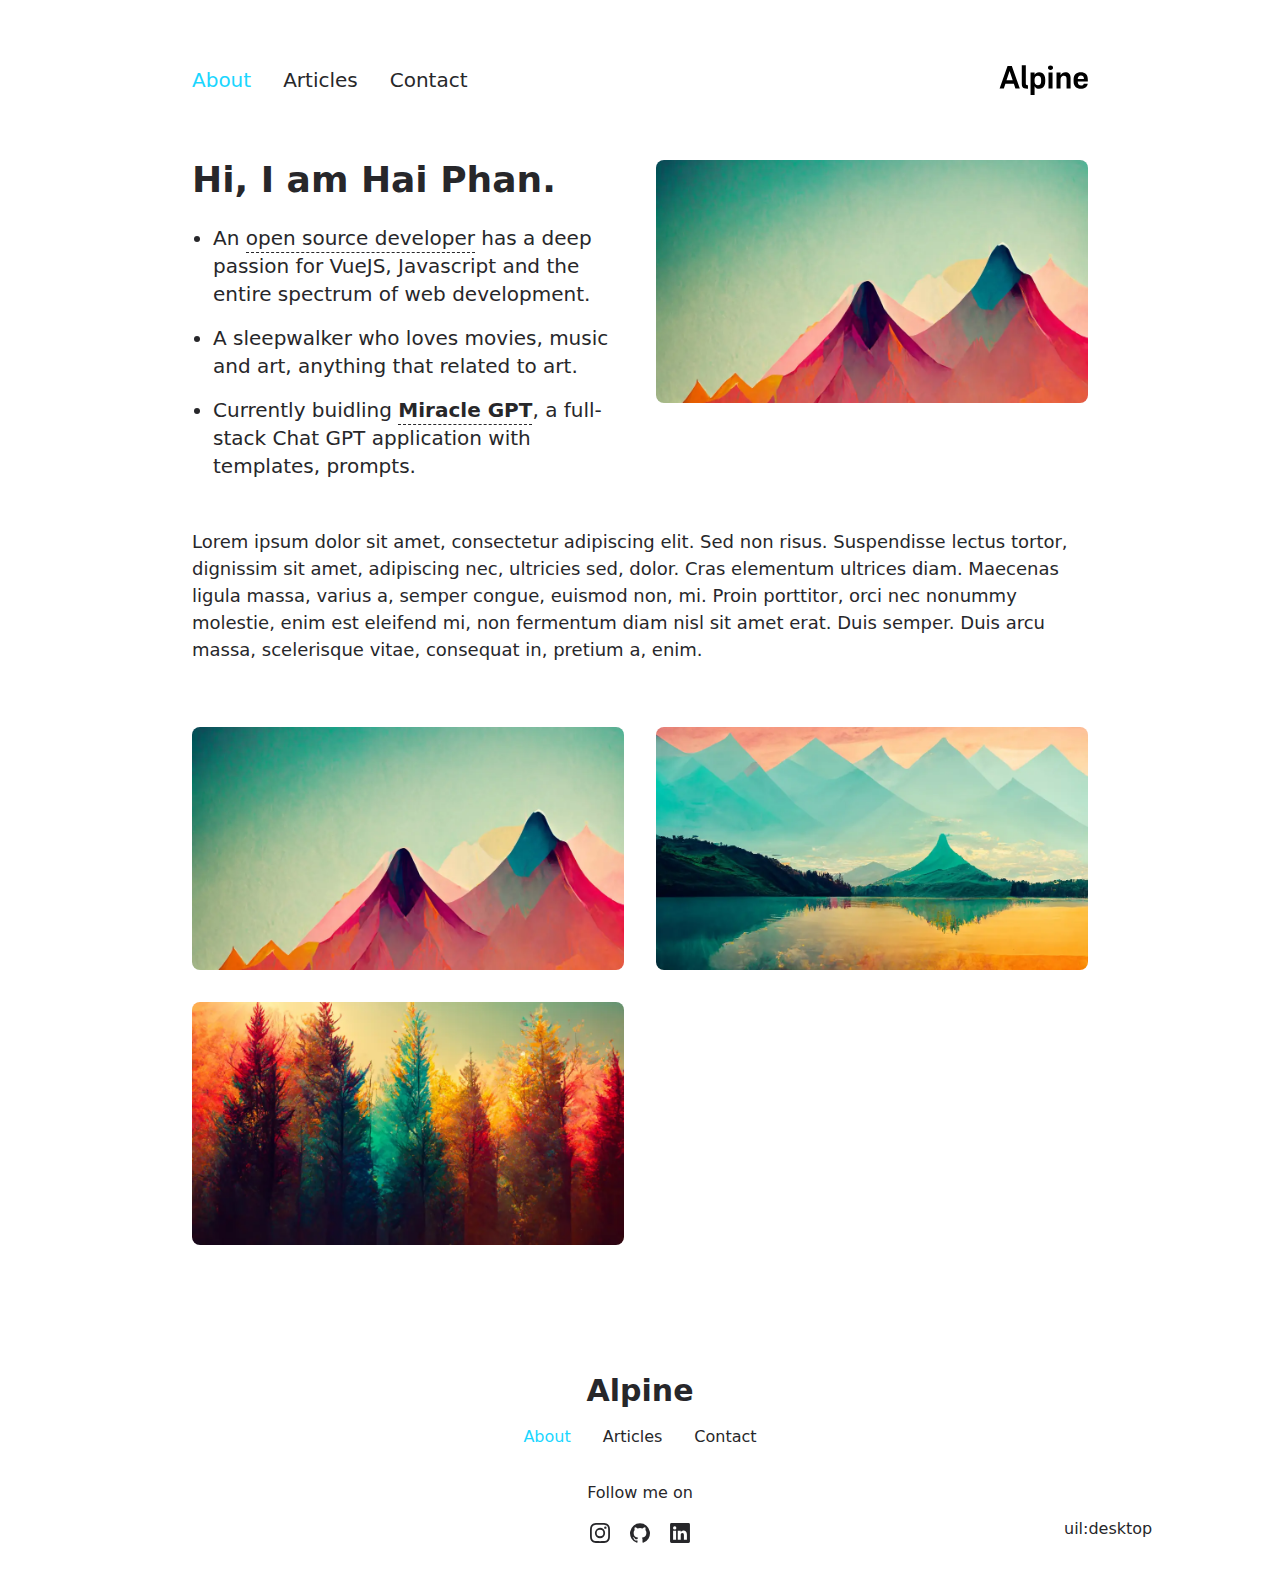
==== commit 4e3bf7d1: "Deploying to gh-pages from @ haithanhphan1603/blog@fa23da867af6f3887ffaaa768778f0848472579c 🚀" ====
--- a/index.html
+++ b/index.html
@@ -21,40 +21,40 @@
 <link rel="stylesheet" href="/_nuxt/ProseStrong.lBmTENyd.css">
 <link rel="stylesheet" href="/_nuxt/ProseP.ZY3VO9y3.css">
 <link rel="stylesheet" href="/_nuxt/Gallery.JWQVPAjN.css">
-<link rel="modulepreload" as="script" crossorigin href="/_nuxt/entry.YAdcOwqB.js">
-<link rel="modulepreload" as="script" crossorigin href="/_nuxt/NuxtImg.VyQp0o2u.js">
-<link rel="modulepreload" as="script" crossorigin href="/_nuxt/document-driven.bDnKWosb.js">
-<link rel="modulepreload" as="script" crossorigin href="/_nuxt/DocumentDrivenEmpty.g14N6rbI.js">
-<link rel="modulepreload" as="script" crossorigin href="/_nuxt/ContentRenderer.K6Zsf9FF.js">
-<link rel="modulepreload" as="script" crossorigin href="/_nuxt/ContentRendererMarkdown.vue.-Q36t84h.js">
-<link rel="modulepreload" as="script" crossorigin href="/_nuxt/preview.27p4mYCX.js">
-<link rel="modulepreload" as="script" crossorigin href="/_nuxt/DocumentDrivenNotFound.4zLRTg4x.js">
-<link rel="modulepreload" as="script" crossorigin href="/_nuxt/default.jYMcCxly.js">
-<link rel="modulepreload" as="script" crossorigin href="/_nuxt/ContentRendererMarkdown.luUxHumT.js">
-<link rel="modulepreload" as="script" crossorigin href="/_nuxt/Hero.6rwAJOB0.js">
-<link rel="modulepreload" as="script" crossorigin href="/_nuxt/MDCSlot.cknVxvjy.js">
-<link rel="modulepreload" as="script" crossorigin href="/_nuxt/slot.CGEwdBFW.js">
-<link rel="modulepreload" as="script" crossorigin href="/_nuxt/ProseUl.0y5Q6HIN.js">
-<link rel="modulepreload" as="script" crossorigin href="/_nuxt/ProseLi.3xcLHXa3.js">
-<link rel="modulepreload" as="script" crossorigin href="/_nuxt/ProseA.IJKu7aLz.js">
-<link rel="modulepreload" as="script" crossorigin href="/_nuxt/ProseStrong.rKmhvAtn.js">
-<link rel="modulepreload" as="script" crossorigin href="/_nuxt/ProseP.N5oXTFEx.js">
-<link rel="modulepreload" as="script" crossorigin href="/_nuxt/Gallery.Fq4xsy-w.js">
+<link rel="modulepreload" as="script" crossorigin href="/_nuxt/entry.QY4pO5Sn.js">
+<link rel="modulepreload" as="script" crossorigin href="/_nuxt/NuxtImg.A22HgLL5.js">
+<link rel="modulepreload" as="script" crossorigin href="/_nuxt/document-driven.zQdbtSvT.js">
+<link rel="modulepreload" as="script" crossorigin href="/_nuxt/DocumentDrivenEmpty.giGjXYbi.js">
+<link rel="modulepreload" as="script" crossorigin href="/_nuxt/ContentRenderer.asHaGAiV.js">
+<link rel="modulepreload" as="script" crossorigin href="/_nuxt/ContentRendererMarkdown.vue.msPyW6NE.js">
+<link rel="modulepreload" as="script" crossorigin href="/_nuxt/preview.dvooMAbi.js">
+<link rel="modulepreload" as="script" crossorigin href="/_nuxt/DocumentDrivenNotFound.6IGqwPZw.js">
+<link rel="modulepreload" as="script" crossorigin href="/_nuxt/default.SKEktdQg.js">
+<link rel="modulepreload" as="script" crossorigin href="/_nuxt/ContentRendererMarkdown.sElUuqo_.js">
+<link rel="modulepreload" as="script" crossorigin href="/_nuxt/Hero.Ohp8OVLc.js">
+<link rel="modulepreload" as="script" crossorigin href="/_nuxt/MDCSlot.7w5S7n3E.js">
+<link rel="modulepreload" as="script" crossorigin href="/_nuxt/slot.v_NWWRrM.js">
+<link rel="modulepreload" as="script" crossorigin href="/_nuxt/ProseUl.SAGUlrIS.js">
+<link rel="modulepreload" as="script" crossorigin href="/_nuxt/ProseLi.S8vF6mYU.js">
+<link rel="modulepreload" as="script" crossorigin href="/_nuxt/ProseA.dq4Wx4pf.js">
+<link rel="modulepreload" as="script" crossorigin href="/_nuxt/ProseStrong.94bdTnbV.js">
+<link rel="modulepreload" as="script" crossorigin href="/_nuxt/ProseP.AplOQPmG.js">
+<link rel="modulepreload" as="script" crossorigin href="/_nuxt/Gallery.wRm5Nx0s.js">
 <link rel="prefetch" as="style" href="/_nuxt/article.I7XTyhhW.css">
-<link rel="prefetch" as="script" crossorigin href="/_nuxt/article.pKH3JznP.js">
+<link rel="prefetch" as="script" crossorigin href="/_nuxt/article.BvRXrdW7.js">
 <link rel="prefetch" as="script" crossorigin href="/_nuxt/date.3uOv5BcS.js">
-<link rel="prefetch" as="script" crossorigin href="/_nuxt/page.gFiZh2-9.js">
-<link rel="prefetch" as="script" crossorigin href="/_nuxt/client-db.w6TgDI9l.js">
-<link rel="prefetch" as="script" crossorigin href="/_nuxt/slugify.rFLWqpDE.js">
+<link rel="prefetch" as="script" crossorigin href="/_nuxt/page.TxOIne8p.js">
+<link rel="prefetch" as="script" crossorigin href="/_nuxt/client-db.sPyzxCsE.js">
+<link rel="prefetch" as="script" crossorigin href="/_nuxt/slugify.aBEMq0Jc.js">
 <link rel="prefetch" as="style" href="/_nuxt/useStudio.3MfaGMCn.css">
-<link rel="prefetch" as="script" crossorigin href="/_nuxt/useStudio.h1JO2XHO.js">
-<link rel="prefetch" as="script" crossorigin href="/_nuxt/query.oyhQmxDT.js">
+<link rel="prefetch" as="script" crossorigin href="/_nuxt/useStudio.J4VrWclH.js">
+<link rel="prefetch" as="script" crossorigin href="/_nuxt/query.WIMGqK_A.js">
 <link rel="prefetch" as="style" href="/_nuxt/error-404._LjjY-y0.css">
-<link rel="prefetch" as="script" crossorigin href="/_nuxt/error-404.UuxH6y7_.js">
+<link rel="prefetch" as="script" crossorigin href="/_nuxt/error-404.ww4mnT66.js">
 <link rel="prefetch" as="style" href="/_nuxt/error-500.Ke0_YfD7.css">
-<link rel="prefetch" as="script" crossorigin href="/_nuxt/error-500.tRsjc1Yj.js">
-<script type="module" src="/_nuxt/entry.YAdcOwqB.js" crossorigin></script><style id="pinceau-runtime-hydratable">@media{.phy[--]{--puid:GOSOcp-v;}.pv-UXZJS6{max-width:var(--elements-container-maxWidth);padding-left:var(--elements-container-padding-mobile);padding-right:var(--elements-container-padding-mobile);}@media (min-width: 475px){.pv-UXZJS6{padding-left:var(--elements-container-padding-xs);padding-right:var(--elements-container-padding-xs);}}@media (min-width: 640px){.pv-UXZJS6{padding-left:var(--elements-container-padding-sm);padding-right:var(--elements-container-padding-sm);}}@media (min-width: 768px){.pv-UXZJS6{padding-left:var(--elements-container-padding-md);padding-right:var(--elements-container-padding-md);}}} @media{.phy[--]{--puid:1u1ctE-c;}.pc-1u1ctE[data-v-f26bec60]{---6-li-cols:2;}} </style><style id="pinceau-theme">@media { :root {--pinceau-mq: initial; --alpine-readableLine: 68ch;--alpine-backdrop-backgroundColor: #f4f4f5b3;--prose-code-inline-padding: 0.2rem 0.375rem 0.2rem 0.375rem;--prose-code-block-backdropFilter: contrast(1);--prose-code-block-border-style: solid;--prose-code-block-border-width: 1px;--prose-tbody-tr-borderBottom-style: dashed;--prose-tbody-tr-borderBottom-width: 1px;--prose-th-textAlign: inherit;--prose-thead-borderBottom-style: solid;--prose-thead-borderBottom-width: 1px;--prose-thead-border-style: solid;--prose-thead-border-width: 0px;--prose-table-textAlign: start;--prose-hr-width: 1px;--prose-hr-style: solid;--prose-li-listStylePosition: outside;--prose-ol-li-markerColor: currentColor;--prose-ol-paddingInlineStart: 21px;--prose-ol-listStyleType: decimal;--prose-ul-li-markerColor: currentColor;--prose-ul-paddingInlineStart: 21px;--prose-ul-listStyleType: disc;--prose-blockquote-border-style: solid;--prose-blockquote-border-width: 4px;--prose-blockquote-quotes: '201C' '201D' '2018' '2019';--prose-blockquote-paddingInlineStart: 24px;--prose-a-code-color-hover: currentColor;--prose-a-code-color-static: currentColor;--prose-a-hasCode-borderBottom: none;--prose-a-border-distance: 2px;--prose-a-border-color-hover: currentColor;--prose-a-border-color-static: currentColor;--prose-a-border-style-hover: solid;--prose-a-border-style-static: dashed;--prose-a-border-width: 1px;--prose-a-color-static: inherit;--prose-a-textDecoration: none;--prose-h6-margin: 3rem 0 2rem;--prose-h5-margin: 3rem 0 2rem;--prose-h4-margin: 3rem 0 2rem;--prose-h3-margin: 3rem 0 2rem;--prose-h2-margin: 3rem 0 2rem;--prose-h1-margin: 0 0 2rem;--prose-p-fontSize: 18px;--typography-lead-loose: 2;--typography-lead-relaxed: 1.625;--typography-lead-normal: 1.5;--typography-lead-snug: 1.375;--typography-lead-tight: 1.25;--typography-lead-none: 1;--typography-lead-10: 2.5rem;--typography-lead-9: 2.25rem;--typography-lead-8: 2rem;--typography-lead-7: 1.75rem;--typography-lead-6: 1.5rem;--typography-lead-5: 1.25rem;--typography-lead-4: 1rem;--typography-lead-3: .75rem;--typography-lead-2: .5rem;--typography-lead-1: .025rem;--typography-fontWeight-black: 900;--typography-fontWeight-extrabold: 800;--typography-fontWeight-bold: 700;--typography-fontWeight-semibold: 600;--typography-fontWeight-medium: 500;--typography-fontWeight-normal: 400;--typography-fontWeight-light: 300;--typography-fontWeight-extralight: 200;--typography-fontWeight-thin: 100;--typography-fontSize-9xl: 128px;--typography-fontSize-8xl: 96px;--typography-fontSize-7xl: 72px;--typography-fontSize-6xl: 60px;--typography-fontSize-5xl: 48px;--typography-fontSize-4xl: 36px;--typography-fontSize-3xl: 30px;--typography-fontSize-2xl: 24px;--typography-fontSize-xl: 20px;--typography-fontSize-lg: 18px;--typography-fontSize-base: 16px;--typography-fontSize-sm: 14px;--typography-fontSize-xs: 12px;--typography-letterSpacing-wide: 0.025em;--typography-letterSpacing-tight: -0.025em;--typography-verticalMargin-base: 24px;--typography-verticalMargin-sm: 16px;--elements-border-secondary-hover: [object Object];--elements-backdrop-background: #fffc;--elements-backdrop-filter: saturate(200%) blur(20px);--elements-container-maxWidth: 64rem;--lead-loose: 2;--lead-relaxed: 1.625;--lead-normal: 1.5;--lead-snug: 1.375;--lead-tight: 1.25;--lead-none: 1;--lead-10: 2.5rem;--lead-9: 2.25rem;--lead-8: 2rem;--lead-7: 1.75rem;--lead-6: 1.5rem;--lead-5: 1.25rem;--lead-4: 1rem;--lead-3: .75rem;--lead-2: .5rem;--lead-1: .025rem;--letterSpacing-widest: 0.1em;--letterSpacing-wider: 0.05em;--letterSpacing-wide: 0.025em;--letterSpacing-normal: 0em;--letterSpacing-tight: -0.025em;--letterSpacing-tighter: -0.05em;--fontSize-9xl: 8rem;--fontSize-8xl: 6rem;--fontSize-7xl: 4.5rem;--fontSize-6xl: 3.75rem;--fontSize-5xl: 3rem;--fontSize-4xl: 2.25rem;--fontSize-3xl: 1.875rem;--fontSize-2xl: 1.5rem;--fontSize-xl: 1.25rem;--fontSize-lg: 1.125rem;--fontSize-base: 1rem;--fontSize-sm: 0.875rem;--fontSize-xs: 0.75rem;--fontWeight-black: 900;--fontWeight-extrabold: 800;--fontWeight-bold: 700;--fontWeight-semibold: 600;--fontWeight-medium: 500;--fontWeight-normal: 400;--fontWeight-light: 300;--fontWeight-extralight: 200;--fontWeight-thin: 100;--font-mono: ui-monospace, SFMono-Regular, Menlo, Monaco, Consolas, Liberation Mono, Courier New, monospace;--font-serif: ui-serif, Georgia, Cambria, Times New Roman, Times, serif;--font-sans: ui-sans-serif, system-ui, -apple-system, BlinkMacSystemFont, Segoe UI, Roboto, Helvetica Neue, Arial, Noto Sans, sans-serif, Apple Color Emoji, Segoe UI Emoji, Segoe UI Symbol, Noto Color Emoji;--opacity-total: 1;--opacity-high: 0.8;--opacity-medium: 0.5;--opacity-soft: 0.3;--opacity-light: 0.15;--opacity-bright: 0.1;--opacity-noOpacity: 0;--borderWidth-lg: 3px;--borderWidth-md: 2px;--borderWidth-sm: 1px;--borderWidth-noBorder: 0;--space-rem-875: 0.875rem;--space-rem-625: 0.625rem;--space-rem-375: 0.375rem;--space-rem-125: 0.125rem;--space-px: 1px;--space-128: 32rem;--space-96: 24rem;--space-80: 20rem;--space-72: 18rem;--space-64: 16rem;--space-60: 15rem;--space-56: 14rem;--space-52: 13rem;--space-48: 12rem;--space-44: 11rem;--space-40: 10rem;--space-36: 9rem;--space-32: 8rem;--space-28: 7rem;--space-24: 6rem;--space-20: 5rem;--space-16: 4rem;--space-14: 3.5rem;--space-12: 3rem;--space-11: 2.75rem;--space-10: 2.5rem;--space-9: 2.25rem;--space-8: 2rem;--space-7: 1.75rem;--space-6: 1.5rem;--space-5: 1.25rem;--space-4: 1rem;--space-3: 0.75rem;--space-2: 0.5rem;--space-1: 0.25rem;--space-0: 0px;--size-full: 100%;--size-7xl: 80rem;--size-6xl: 72rem;--size-5xl: 64rem;--size-4xl: 56rem;--size-3xl: 48rem;--size-2xl: 42rem;--size-xl: 36rem;--size-lg: 32rem;--size-md: 28rem;--size-sm: 24rem;--size-xs: 20rem;--size-200: 200px;--size-104: 104px;--size-80: 80px;--size-64: 64px;--size-56: 56px;--size-48: 48px;--size-40: 40px;--size-32: 32px;--size-24: 24px;--size-20: 20px;--size-16: 16px;--size-12: 12px;--size-8: 8px;--size-6: 6px;--size-4: 4px;--size-2: 2px;--size-0: 0px;--radii-full: 9999px;--radii-3xl: 1.75rem;--radii-2xl: 1.5rem;--radii-xl: 1rem;--radii-lg: 0.75rem;--radii-md: 0.5rem;--radii-sm: 0.375rem;--radii-xs: 0.25rem;--radii-2xs: 0.125rem;--radii-none: 0px;--shadow-none: 0px 0px 0px 0px transparent;--shadow-lg: 0px 10px 15px -3px #000000, 0px 4px 6px -4px #000000;--shadow-md: 0px 4px 6px -1px #000000, 0px 2px 4px -2px #000000;--shadow-sm: 0px 1px 3px 0px #000000, 0px 1px 2px -1px #000000;--shadow-xs: 0px 1px 2px 0px #000000;--height-screen: 100vh;--width-screen: 100vw;--color-primary-900: #002e38;--color-primary-800: #005c70;--color-primary-700: #008aa9;--color-primary-600: #00b9e1;--color-primary-500: #1ad6ff;--color-primary-400: #40ddff;--color-primary-300: #66e4ff;--color-primary-200: #8deaff;--color-primary-100: #b3f1ff;--color-primary-50: #d9f8ff;--color-ruby-900: #380011;--color-ruby-800: #700021;--color-ruby-700: #a90032;--color-ruby-600: #e10043;--color-ruby-500: #ff1a5e;--color-ruby-400: #ff4079;--color-ruby-300: #ff6694;--color-ruby-200: #ff8dae;--color-ruby-100: #ffb3c9;--color-ruby-50: #ffd9e4;--color-pink-900: #380025;--color-pink-800: #70004b;--color-pink-700: #a90070;--color-pink-600: #e10095;--color-pink-500: #ff1ab2;--color-pink-400: #ff40bf;--color-pink-300: #ff66cc;--color-pink-200: #ff8dd8;--color-pink-100: #ffb3e5;--color-pink-50: #ffd9f2;--color-purple-900: #190038;--color-purple-800: #330070;--color-purple-700: #4c00a9;--color-purple-600: #6500e1;--color-purple-500: #811aff;--color-purple-400: #9640ff;--color-purple-300: #ab66ff;--color-purple-200: #c08dff;--color-purple-100: #d5b3ff;--color-purple-50: #ead9ff;--color-royalblue-900: #0b0531;--color-royalblue-800: #160a62;--color-royalblue-700: #211093;--color-royalblue-600: #2c15c4;--color-royalblue-500: #4127e8;--color-royalblue-400: #614bec;--color-royalblue-300: #806ff0;--color-royalblue-200: #a093f3;--color-royalblue-100: #c0b7f7;--color-royalblue-50: #dfdbfb;--color-indigoblue-900: #001238;--color-indigoblue-800: #002370;--color-indigoblue-700: #0035a9;--color-indigoblue-600: #0047e1;--color-indigoblue-500: #1a62ff;--color-indigoblue-400: #407cff;--color-indigoblue-300: #6696ff;--color-indigoblue-200: #8db0ff;--color-indigoblue-100: #b3cbff;--color-indigoblue-50: #d9e5ff;--color-blue-900: #002438;--color-blue-800: #004870;--color-blue-700: #006ca9;--color-blue-600: #0090e1;--color-blue-500: #1aadff;--color-blue-400: #40bbff;--color-blue-300: #66c8ff;--color-blue-200: #8dd6ff;--color-blue-100: #b3e4ff;--color-blue-50: #d9f1ff;--color-lightblue-900: #002e38;--color-lightblue-800: #005c70;--color-lightblue-700: #008aa9;--color-lightblue-600: #00b9e1;--color-lightblue-500: #1ad6ff;--color-lightblue-400: #40ddff;--color-lightblue-300: #66e4ff;--color-lightblue-200: #8deaff;--color-lightblue-100: #b3f1ff;--color-lightblue-50: #d9f8ff;--color-teal-900: #062a28;--color-teal-800: #0b544f;--color-teal-700: #117d77;--color-teal-600: #16a79e;--color-teal-500: #1cd1c6;--color-teal-400: #36e4da;--color-teal-300: #5fe9e1;--color-teal-200: #87efe9;--color-teal-100: #aff4f0;--color-teal-50: #d7faf8;--color-pear-900: #2a2b09;--color-pear-800: #545512;--color-pear-700: #7e801b;--color-pear-600: #a8aa24;--color-pear-500: #d0d32f;--color-pear-400: #d8da52;--color-pear-300: #e0e274;--color-pear-200: #e8e997;--color-pear-100: #eff0ba;--color-pear-50: #f7f8dc;--color-red-900: #380300;--color-red-800: #700700;--color-red-700: #a90a00;--color-red-600: #e10e00;--color-red-500: #ff281a;--color-red-400: #ff4c40;--color-red-300: #ff7066;--color-red-200: #ff948d;--color-red-100: #ffb7b3;--color-red-50: #ffdbd9;--color-orange-900: #381800;--color-orange-800: #702f00;--color-orange-700: #a94700;--color-orange-600: #e15e00;--color-orange-500: #ff7a1a;--color-orange-400: #ff9040;--color-orange-300: #ffa666;--color-orange-200: #ffbd8d;--color-orange-100: #ffd3b3;--color-orange-50: #ffe9d9;--color-yellow-900: #362b03;--color-yellow-800: #6d5605;--color-yellow-700: #a38108;--color-yellow-600: #daac0a;--color-yellow-500: #f5c828;--color-yellow-400: #f7d14c;--color-yellow-300: #f8da70;--color-yellow-200: #fae393;--color-yellow-100: #fcedb7;--color-yellow-50: #fdf6db;--color-green-900: #003f25;--color-green-800: #005e38;--color-green-700: #007e4a;--color-green-600: #009d5d;--color-green-500: #00bd6f;--color-green-400: #00dc82;--color-green-300: #30ffaa;--color-green-200: #83ffcc;--color-green-100: #acffdd;--color-green-50: #d6ffee;--color-gray-900: #18181B;--color-gray-800: #27272A;--color-gray-700: #3f3f46;--color-gray-600: #52525B;--color-gray-500: #71717A;--color-gray-400: #a1a1aa;--color-gray-300: #D4d4d8;--color-gray-200: #e4e4e7;--color-gray-100: #f4f4f5;--color-gray-50: #fafafa;--color-black: #0c0c0d;--color-white: #FFFFFF;--media-portrait: only screen and (orientation: portrait);--media-landscape: only screen and (orientation: landscape);--media-rm: (prefers-reduced-motion: reduce);--media-2xl: (min-width: 1536px);--media-xl: (min-width: 1280px);--media-lg: (min-width: 1024px);--media-md: (min-width: 768px);--media-sm: (min-width: 640px);--media-xs: (min-width: 475px);--alpine-body-color: var(--color-gray-800);--alpine-body-backgroundColor: var(--color-white);--prose-code-inline-fontWeight: var(--typography-fontWeight-normal);--prose-code-inline-fontSize: var(--typography-fontSize-sm);--prose-code-inline-borderRadius: var(--radii-xs);--prose-code-block-pre-padding: var(--typography-verticalMargin-sm);--prose-code-block-margin: var(--typography-verticalMargin-base) 0;--prose-code-block-fontSize: var(--typography-fontSize-sm);--prose-tbody-code-inline-fontSize: var(--typography-fontSize-sm);--prose-tbody-td-padding: var(--typography-verticalMargin-sm);--prose-th-fontWeight: var(--typography-fontWeight-semibold);--prose-th-padding: 0 var(--typography-verticalMargin-sm) var(--typography-verticalMargin-sm) var(--typography-verticalMargin-sm);--prose-table-lineHeight: var(--typography-lead-6);--prose-table-fontSize: var(--typography-fontSize-sm);--prose-table-margin: var(--typography-verticalMargin-base) 0;--prose-hr-margin: var(--typography-verticalMargin-base) 0;--prose-li-margin: var(--typography-verticalMargin-sm) 0;--prose-ol-margin: var(--typography-verticalMargin-base) 0;--prose-ul-margin: var(--typography-verticalMargin-base) 0;--prose-blockquote-margin: var(--typography-verticalMargin-base) 0;--prose-a-code-border-style: var(--prose-a-border-style-static);--prose-a-code-border-width: var(--prose-a-border-width);--prose-a-fontWeight: var(--typography-fontWeight-medium);--prose-img-margin: var(--typography-verticalMargin-base) 0;--prose-strong-fontWeight: var(--typography-fontWeight-semibold);--prose-h6-iconSize: var(--typography-fontSize-base);--prose-h6-fontWeight: var(--typography-fontWeight-semibold);--prose-h6-lineHeight: var(--typography-lead-normal);--prose-h6-fontSize: var(--typography-fontSize-lg);--prose-h5-iconSize: var(--typography-fontSize-lg);--prose-h5-fontWeight: var(--typography-fontWeight-semibold);--prose-h5-lineHeight: var(--typography-lead-snug);--prose-h5-fontSize: var(--typography-fontSize-xl);--prose-h4-iconSize: var(--typography-fontSize-lg);--prose-h4-letterSpacing: var(--typography-letterSpacing-tight);--prose-h4-fontWeight: var(--typography-fontWeight-semibold);--prose-h4-lineHeight: var(--typography-lead-snug);--prose-h4-fontSize: var(--typography-fontSize-2xl);--prose-h3-iconSize: var(--typography-fontSize-xl);--prose-h3-letterSpacing: var(--typography-letterSpacing-tight);--prose-h3-fontWeight: var(--typography-fontWeight-semibold);--prose-h3-lineHeight: var(--typography-lead-snug);--prose-h3-fontSize: var(--typography-fontSize-3xl);--prose-h2-iconSize: var(--typography-fontSize-2xl);--prose-h2-letterSpacing: var(--typography-letterSpacing-tight);--prose-h2-fontWeight: var(--typography-fontWeight-semibold);--prose-h2-lineHeight: var(--typography-lead-tight);--prose-h2-fontSize: var(--typography-fontSize-4xl);--prose-h1-iconSize: var(--typography-fontSize-3xl);--prose-h1-letterSpacing: var(--typography-letterSpacing-tight);--prose-h1-fontWeight: var(--typography-fontWeight-bold);--prose-h1-lineHeight: var(--typography-lead-tight);--prose-h1-fontSize: var(--typography-fontSize-5xl);--prose-p-br-margin: var(--typography-verticalMargin-base) 0 0 0;--prose-p-margin: var(--typography-verticalMargin-base) 0;--prose-p-lineHeight: var(--typography-lead-normal);--typography-color-primary-900: var(--color-primary-900);--typography-color-primary-800: var(--color-primary-800);--typography-color-primary-700: var(--color-primary-700);--typography-color-primary-600: var(--color-primary-600);--typography-color-primary-500: var(--color-primary-500);--typography-color-primary-400: var(--color-primary-400);--typography-color-primary-300: var(--color-primary-300);--typography-color-primary-200: var(--color-primary-200);--typography-color-primary-100: var(--color-primary-100);--typography-color-primary-50: var(--color-primary-50);--typography-font-code: var(--font-mono);--typography-font-body: var(--font-sans);--typography-font-display: var(--font-sans);--typography-body-backgroundColor: var(--color-white);--typography-body-color: var(--color-black);--elements-state-danger-borderColor-secondary: var(--color-red-200);--elements-state-danger-borderColor-primary: var(--color-red-100);--elements-state-danger-backgroundColor-secondary: var(--color-red-100);--elements-state-danger-backgroundColor-primary: var(--color-red-50);--elements-state-danger-color-secondary: var(--color-red-600);--elements-state-danger-color-primary: var(--color-red-500);--elements-state-warning-borderColor-secondary: var(--color-yellow-200);--elements-state-warning-borderColor-primary: var(--color-yellow-100);--elements-state-warning-backgroundColor-secondary: var(--color-yellow-100);--elements-state-warning-backgroundColor-primary: var(--color-yellow-50);--elements-state-warning-color-secondary: var(--color-yellow-700);--elements-state-warning-color-primary: var(--color-yellow-600);--elements-state-success-borderColor-secondary: var(--color-green-200);--elements-state-success-borderColor-primary: var(--color-green-100);--elements-state-success-backgroundColor-secondary: var(--color-green-100);--elements-state-success-backgroundColor-primary: var(--color-green-50);--elements-state-success-color-secondary: var(--color-green-600);--elements-state-success-color-primary: var(--color-green-500);--elements-state-info-borderColor-secondary: var(--color-blue-200);--elements-state-info-borderColor-primary: var(--color-blue-100);--elements-state-info-backgroundColor-secondary: var(--color-blue-100);--elements-state-info-backgroundColor-primary: var(--color-blue-50);--elements-state-info-color-secondary: var(--color-blue-600);--elements-state-info-color-primary: var(--color-blue-500);--elements-state-primary-borderColor-secondary: var(--color-primary-200);--elements-state-primary-borderColor-primary: var(--color-primary-100);--elements-state-primary-backgroundColor-secondary: var(--color-primary-100);--elements-state-primary-backgroundColor-primary: var(--color-primary-50);--elements-state-primary-color-secondary: var(--color-primary-700);--elements-state-primary-color-primary: var(--color-primary-600);--elements-surface-secondary-backgroundColor: var(--color-gray-200);--elements-surface-primary-backgroundColor: var(--color-gray-100);--elements-surface-background-base: var(--color-gray-100);--elements-border-secondary-static: var(--color-gray-200);--elements-border-primary-hover: var(--color-gray-200);--elements-border-primary-static: var(--color-gray-100);--elements-container-padding-md: var(--space-16);--elements-container-padding-sm: var(--space-12);--elements-container-padding-xs: var(--space-8);--elements-container-padding-mobile: var(--space-6);--elements-text-secondary-color-hover: var(--color-gray-700);--elements-text-secondary-color-static: var(--color-gray-500);--elements-text-primary-color-static: var(--color-gray-900);--text-6xl-lineHeight: var(--lead-none);--text-6xl-fontSize: var(--fontSize-6xl);--text-5xl-lineHeight: var(--lead-none);--text-5xl-fontSize: var(--fontSize-5xl);--text-4xl-lineHeight: var(--lead-10);--text-4xl-fontSize: var(--fontSize-4xl);--text-3xl-lineHeight: var(--lead-9);--text-3xl-fontSize: var(--fontSize-3xl);--text-2xl-lineHeight: var(--lead-8);--text-2xl-fontSize: var(--fontSize-2xl);--text-xl-lineHeight: var(--lead-7);--text-xl-fontSize: var(--fontSize-xl);--text-lg-lineHeight: var(--lead-7);--text-lg-fontSize: var(--fontSize-lg);--text-base-lineHeight: var(--lead-6);--text-base-fontSize: var(--fontSize-base);--text-sm-lineHeight: var(--lead-5);--text-sm-fontSize: var(--fontSize-sm);--text-xs-lineHeight: var(--lead-4);--text-xs-fontSize: var(--fontSize-xs);--shadow-2xl: 0px 25px 50px -12px var(--color-gray-900);--shadow-xl: 0px 20px 25px -5px var(--color-gray-400), 0px 8px 10px -6px #000000;--color-secondary-900: var(--color-gray-900);--color-secondary-800: var(--color-gray-800);--color-secondary-700: var(--color-gray-700);--color-secondary-600: var(--color-gray-600);--color-secondary-500: var(--color-gray-500);--color-secondary-400: var(--color-gray-400);--color-secondary-300: var(--color-gray-300);--color-secondary-200: var(--color-gray-200);--color-secondary-100: var(--color-gray-100);--color-secondary-50: var(--color-gray-50);--prose-a-code-background-hover: var(--typography-color-primary-50);--prose-a-code-border-color-hover: var(--typography-color-primary-500);--prose-a-color-hover: var(--typography-color-primary-500);--typography-color-secondary-900: var(--color-secondary-900);--typography-color-secondary-800: var(--color-secondary-800);--typography-color-secondary-700: var(--color-secondary-700);--typography-color-secondary-600: var(--color-secondary-600);--typography-color-secondary-500: var(--color-secondary-500);--typography-color-secondary-400: var(--color-secondary-400);--typography-color-secondary-300: var(--color-secondary-300);--typography-color-secondary-200: var(--color-secondary-200);--typography-color-secondary-100: var(--color-secondary-100);--typography-color-secondary-50: var(--color-secondary-50);--prose-code-inline-backgroundColor: var(--typography-color-secondary-100);--prose-code-inline-color: var(--typography-color-secondary-700);--prose-code-block-backgroundColor: var(--typography-color-secondary-100);--prose-code-block-color: var(--typography-color-secondary-700);--prose-code-block-border-color: var(--typography-color-secondary-200);--prose-tbody-tr-borderBottom-color: var(--typography-color-secondary-200);--prose-th-color: var(--typography-color-secondary-600);--prose-thead-borderBottom-color: var(--typography-color-secondary-200);--prose-thead-border-color: var(--typography-color-secondary-300);--prose-hr-color: var(--typography-color-secondary-200);--prose-blockquote-border-color: var(--typography-color-secondary-200);--prose-blockquote-color: var(--typography-color-secondary-500);--prose-a-code-border-color-static: var(--typography-color-secondary-400); } }@media { :root.dark {--pinceau-mq: dark; --alpine-backdrop-backgroundColor: #18181bb3;--prose-code-block-backdropFilter: contrast(1);--prose-ol-li-markerColor: currentColor;--prose-ul-li-markerColor: currentColor;--prose-a-code-color-hover: currentColor;--prose-a-code-color-static: currentColor;--prose-a-border-color-hover: currentColor;--prose-a-border-color-static: currentColor;--prose-a-color-static: inherit;--elements-backdrop-background: #0c0d0ccc;--alpine-body-color: var(--color-gray-200);--alpine-body-backgroundColor: var(--color-black);--typography-body-backgroundColor: var(--color-black);--typography-body-color: var(--color-white);--elements-state-danger-borderColor-secondary: var(--color-red-700);--elements-state-danger-borderColor-primary: var(--color-red-800);--elements-state-danger-backgroundColor-secondary: var(--color-red-800);--elements-state-danger-backgroundColor-primary: var(--color-red-900);--elements-state-danger-color-secondary: var(--color-red-200);--elements-state-danger-color-primary: var(--color-red-300);--elements-state-warning-borderColor-secondary: var(--color-yellow-700);--elements-state-warning-borderColor-primary: var(--color-yellow-800);--elements-state-warning-backgroundColor-secondary: var(--color-yellow-800);--elements-state-warning-backgroundColor-primary: var(--color-yellow-900);--elements-state-warning-color-secondary: var(--color-yellow-200);--elements-state-warning-color-primary: var(--color-yellow-400);--elements-state-success-borderColor-secondary: var(--color-green-700);--elements-state-success-borderColor-primary: var(--color-green-800);--elements-state-success-backgroundColor-secondary: var(--color-green-800);--elements-state-success-backgroundColor-primary: var(--color-green-900);--elements-state-success-color-secondary: var(--color-green-200);--elements-state-success-color-primary: var(--color-green-400);--elements-state-info-borderColor-secondary: var(--color-blue-700);--elements-state-info-borderColor-primary: var(--color-blue-800);--elements-state-info-backgroundColor-secondary: var(--color-blue-800);--elements-state-info-backgroundColor-primary: var(--color-blue-900);--elements-state-info-color-secondary: var(--color-blue-200);--elements-state-info-color-primary: var(--color-blue-400);--elements-state-primary-borderColor-secondary: var(--color-primary-700);--elements-state-primary-borderColor-primary: var(--color-primary-800);--elements-state-primary-backgroundColor-secondary: var(--color-primary-800);--elements-state-primary-backgroundColor-primary: var(--color-primary-900);--elements-state-primary-color-secondary: var(--color-primary-200);--elements-state-primary-color-primary: var(--color-primary-400);--elements-surface-secondary-backgroundColor: var(--color-gray-800);--elements-surface-primary-backgroundColor: var(--color-gray-900);--elements-surface-background-base: var(--color-gray-900);--elements-border-secondary-static: var(--color-gray-800);--elements-border-primary-hover: var(--color-gray-800);--elements-border-primary-static: var(--color-gray-900);--elements-text-secondary-color-hover: var(--color-gray-200);--elements-text-secondary-color-static: var(--color-gray-400);--elements-text-primary-color-static: var(--color-gray-50);--prose-a-code-background-hover: var(--typography-color-primary-900);--prose-a-code-border-color-hover: var(--typography-color-primary-600);--prose-a-color-hover: var(--typography-color-primary-400);--prose-code-inline-backgroundColor: var(--typography-color-secondary-800);--prose-code-inline-color: var(--typography-color-secondary-200);--prose-code-block-backgroundColor: var(--typography-color-secondary-900);--prose-code-block-color: var(--typography-color-secondary-200);--prose-code-block-border-color: var(--typography-color-secondary-800);--prose-tbody-tr-borderBottom-color: var(--typography-color-secondary-800);--prose-th-color: var(--typography-color-secondary-400);--prose-thead-borderBottom-color: var(--typography-color-secondary-800);--prose-thead-border-color: var(--typography-color-secondary-600);--prose-hr-color: var(--typography-color-secondary-800);--prose-blockquote-border-color: var(--typography-color-secondary-700);--prose-blockquote-color: var(--typography-color-secondary-400);--prose-a-code-border-color-static: var(--typography-color-secondary-600); } }</style><script>"use strict";(()=>{const a=window,e=document.documentElement,m=["dark","light"],c=window&&window.localStorage&&window.localStorage.getItem&&window.localStorage.getItem("nuxt-color-mode")||"system";let n=c==="system"?d():c;const l=e.getAttribute("data-color-mode-forced");l&&(n=l),i(n),a["__NUXT_COLOR_MODE__"]={preference:c,value:n,getColorScheme:d,addColorScheme:i,removeColorScheme:f};function i(o){const t=""+o+"",s="";e.classList?e.classList.add(t):e.className+=" "+t,s&&e.setAttribute("data-"+s,o)}function f(o){const t=""+o+"",s="";e.classList?e.classList.remove(t):e.className=e.className.replace(new RegExp(t,"g"),""),s&&e.removeAttribute("data-"+s)}function r(o){return a.matchMedia("(prefers-color-scheme"+o+")")}function d(){if(a.matchMedia&&r("").media!=="not all"){for(const o of m)if(r(":"+o).matches)return o}return"light"}})();
+<link rel="prefetch" as="script" crossorigin href="/_nuxt/error-500.SZfjZrBg.js">
+<script type="module" src="/_nuxt/entry.QY4pO5Sn.js" crossorigin></script><style id="pinceau-runtime-hydratable">@media{.phy[--]{--puid:H4QYgs-v;}.pv-g3u9Su{max-width:var(--elements-container-maxWidth);padding-left:var(--elements-container-padding-mobile);padding-right:var(--elements-container-padding-mobile);}@media (min-width: 475px){.pv-g3u9Su{padding-left:var(--elements-container-padding-xs);padding-right:var(--elements-container-padding-xs);}}@media (min-width: 640px){.pv-g3u9Su{padding-left:var(--elements-container-padding-sm);padding-right:var(--elements-container-padding-sm);}}@media (min-width: 768px){.pv-g3u9Su{padding-left:var(--elements-container-padding-md);padding-right:var(--elements-container-padding-md);}}} @media{.phy[--]{--puid:IL-E0w-c;}.pc-IL-E0w[data-v-f26bec60]{---6-li-cols:2;}} </style><style id="pinceau-theme">@media { :root {--pinceau-mq: initial; --alpine-readableLine: 68ch;--alpine-backdrop-backgroundColor: #f4f4f5b3;--prose-code-inline-padding: 0.2rem 0.375rem 0.2rem 0.375rem;--prose-code-block-backdropFilter: contrast(1);--prose-code-block-border-style: solid;--prose-code-block-border-width: 1px;--prose-tbody-tr-borderBottom-style: dashed;--prose-tbody-tr-borderBottom-width: 1px;--prose-th-textAlign: inherit;--prose-thead-borderBottom-style: solid;--prose-thead-borderBottom-width: 1px;--prose-thead-border-style: solid;--prose-thead-border-width: 0px;--prose-table-textAlign: start;--prose-hr-width: 1px;--prose-hr-style: solid;--prose-li-listStylePosition: outside;--prose-ol-li-markerColor: currentColor;--prose-ol-paddingInlineStart: 21px;--prose-ol-listStyleType: decimal;--prose-ul-li-markerColor: currentColor;--prose-ul-paddingInlineStart: 21px;--prose-ul-listStyleType: disc;--prose-blockquote-border-style: solid;--prose-blockquote-border-width: 4px;--prose-blockquote-quotes: '201C' '201D' '2018' '2019';--prose-blockquote-paddingInlineStart: 24px;--prose-a-code-color-hover: currentColor;--prose-a-code-color-static: currentColor;--prose-a-hasCode-borderBottom: none;--prose-a-border-distance: 2px;--prose-a-border-color-hover: currentColor;--prose-a-border-color-static: currentColor;--prose-a-border-style-hover: solid;--prose-a-border-style-static: dashed;--prose-a-border-width: 1px;--prose-a-color-static: inherit;--prose-a-textDecoration: none;--prose-h6-margin: 3rem 0 2rem;--prose-h5-margin: 3rem 0 2rem;--prose-h4-margin: 3rem 0 2rem;--prose-h3-margin: 3rem 0 2rem;--prose-h2-margin: 3rem 0 2rem;--prose-h1-margin: 0 0 2rem;--prose-p-fontSize: 18px;--typography-lead-loose: 2;--typography-lead-relaxed: 1.625;--typography-lead-normal: 1.5;--typography-lead-snug: 1.375;--typography-lead-tight: 1.25;--typography-lead-none: 1;--typography-lead-10: 2.5rem;--typography-lead-9: 2.25rem;--typography-lead-8: 2rem;--typography-lead-7: 1.75rem;--typography-lead-6: 1.5rem;--typography-lead-5: 1.25rem;--typography-lead-4: 1rem;--typography-lead-3: .75rem;--typography-lead-2: .5rem;--typography-lead-1: .025rem;--typography-fontWeight-black: 900;--typography-fontWeight-extrabold: 800;--typography-fontWeight-bold: 700;--typography-fontWeight-semibold: 600;--typography-fontWeight-medium: 500;--typography-fontWeight-normal: 400;--typography-fontWeight-light: 300;--typography-fontWeight-extralight: 200;--typography-fontWeight-thin: 100;--typography-fontSize-9xl: 128px;--typography-fontSize-8xl: 96px;--typography-fontSize-7xl: 72px;--typography-fontSize-6xl: 60px;--typography-fontSize-5xl: 48px;--typography-fontSize-4xl: 36px;--typography-fontSize-3xl: 30px;--typography-fontSize-2xl: 24px;--typography-fontSize-xl: 20px;--typography-fontSize-lg: 18px;--typography-fontSize-base: 16px;--typography-fontSize-sm: 14px;--typography-fontSize-xs: 12px;--typography-letterSpacing-wide: 0.025em;--typography-letterSpacing-tight: -0.025em;--typography-verticalMargin-base: 24px;--typography-verticalMargin-sm: 16px;--elements-border-secondary-hover: [object Object];--elements-backdrop-background: #fffc;--elements-backdrop-filter: saturate(200%) blur(20px);--elements-container-maxWidth: 64rem;--lead-loose: 2;--lead-relaxed: 1.625;--lead-normal: 1.5;--lead-snug: 1.375;--lead-tight: 1.25;--lead-none: 1;--lead-10: 2.5rem;--lead-9: 2.25rem;--lead-8: 2rem;--lead-7: 1.75rem;--lead-6: 1.5rem;--lead-5: 1.25rem;--lead-4: 1rem;--lead-3: .75rem;--lead-2: .5rem;--lead-1: .025rem;--letterSpacing-widest: 0.1em;--letterSpacing-wider: 0.05em;--letterSpacing-wide: 0.025em;--letterSpacing-normal: 0em;--letterSpacing-tight: -0.025em;--letterSpacing-tighter: -0.05em;--fontSize-9xl: 8rem;--fontSize-8xl: 6rem;--fontSize-7xl: 4.5rem;--fontSize-6xl: 3.75rem;--fontSize-5xl: 3rem;--fontSize-4xl: 2.25rem;--fontSize-3xl: 1.875rem;--fontSize-2xl: 1.5rem;--fontSize-xl: 1.25rem;--fontSize-lg: 1.125rem;--fontSize-base: 1rem;--fontSize-sm: 0.875rem;--fontSize-xs: 0.75rem;--fontWeight-black: 900;--fontWeight-extrabold: 800;--fontWeight-bold: 700;--fontWeight-semibold: 600;--fontWeight-medium: 500;--fontWeight-normal: 400;--fontWeight-light: 300;--fontWeight-extralight: 200;--fontWeight-thin: 100;--font-mono: ui-monospace, SFMono-Regular, Menlo, Monaco, Consolas, Liberation Mono, Courier New, monospace;--font-serif: ui-serif, Georgia, Cambria, Times New Roman, Times, serif;--font-sans: ui-sans-serif, system-ui, -apple-system, BlinkMacSystemFont, Segoe UI, Roboto, Helvetica Neue, Arial, Noto Sans, sans-serif, Apple Color Emoji, Segoe UI Emoji, Segoe UI Symbol, Noto Color Emoji;--opacity-total: 1;--opacity-high: 0.8;--opacity-medium: 0.5;--opacity-soft: 0.3;--opacity-light: 0.15;--opacity-bright: 0.1;--opacity-noOpacity: 0;--borderWidth-lg: 3px;--borderWidth-md: 2px;--borderWidth-sm: 1px;--borderWidth-noBorder: 0;--space-rem-875: 0.875rem;--space-rem-625: 0.625rem;--space-rem-375: 0.375rem;--space-rem-125: 0.125rem;--space-px: 1px;--space-128: 32rem;--space-96: 24rem;--space-80: 20rem;--space-72: 18rem;--space-64: 16rem;--space-60: 15rem;--space-56: 14rem;--space-52: 13rem;--space-48: 12rem;--space-44: 11rem;--space-40: 10rem;--space-36: 9rem;--space-32: 8rem;--space-28: 7rem;--space-24: 6rem;--space-20: 5rem;--space-16: 4rem;--space-14: 3.5rem;--space-12: 3rem;--space-11: 2.75rem;--space-10: 2.5rem;--space-9: 2.25rem;--space-8: 2rem;--space-7: 1.75rem;--space-6: 1.5rem;--space-5: 1.25rem;--space-4: 1rem;--space-3: 0.75rem;--space-2: 0.5rem;--space-1: 0.25rem;--space-0: 0px;--size-full: 100%;--size-7xl: 80rem;--size-6xl: 72rem;--size-5xl: 64rem;--size-4xl: 56rem;--size-3xl: 48rem;--size-2xl: 42rem;--size-xl: 36rem;--size-lg: 32rem;--size-md: 28rem;--size-sm: 24rem;--size-xs: 20rem;--size-200: 200px;--size-104: 104px;--size-80: 80px;--size-64: 64px;--size-56: 56px;--size-48: 48px;--size-40: 40px;--size-32: 32px;--size-24: 24px;--size-20: 20px;--size-16: 16px;--size-12: 12px;--size-8: 8px;--size-6: 6px;--size-4: 4px;--size-2: 2px;--size-0: 0px;--radii-full: 9999px;--radii-3xl: 1.75rem;--radii-2xl: 1.5rem;--radii-xl: 1rem;--radii-lg: 0.75rem;--radii-md: 0.5rem;--radii-sm: 0.375rem;--radii-xs: 0.25rem;--radii-2xs: 0.125rem;--radii-none: 0px;--shadow-none: 0px 0px 0px 0px transparent;--shadow-lg: 0px 10px 15px -3px #000000, 0px 4px 6px -4px #000000;--shadow-md: 0px 4px 6px -1px #000000, 0px 2px 4px -2px #000000;--shadow-sm: 0px 1px 3px 0px #000000, 0px 1px 2px -1px #000000;--shadow-xs: 0px 1px 2px 0px #000000;--height-screen: 100vh;--width-screen: 100vw;--color-primary-900: #002e38;--color-primary-800: #005c70;--color-primary-700: #008aa9;--color-primary-600: #00b9e1;--color-primary-500: #1ad6ff;--color-primary-400: #40ddff;--color-primary-300: #66e4ff;--color-primary-200: #8deaff;--color-primary-100: #b3f1ff;--color-primary-50: #d9f8ff;--color-ruby-900: #380011;--color-ruby-800: #700021;--color-ruby-700: #a90032;--color-ruby-600: #e10043;--color-ruby-500: #ff1a5e;--color-ruby-400: #ff4079;--color-ruby-300: #ff6694;--color-ruby-200: #ff8dae;--color-ruby-100: #ffb3c9;--color-ruby-50: #ffd9e4;--color-pink-900: #380025;--color-pink-800: #70004b;--color-pink-700: #a90070;--color-pink-600: #e10095;--color-pink-500: #ff1ab2;--color-pink-400: #ff40bf;--color-pink-300: #ff66cc;--color-pink-200: #ff8dd8;--color-pink-100: #ffb3e5;--color-pink-50: #ffd9f2;--color-purple-900: #190038;--color-purple-800: #330070;--color-purple-700: #4c00a9;--color-purple-600: #6500e1;--color-purple-500: #811aff;--color-purple-400: #9640ff;--color-purple-300: #ab66ff;--color-purple-200: #c08dff;--color-purple-100: #d5b3ff;--color-purple-50: #ead9ff;--color-royalblue-900: #0b0531;--color-royalblue-800: #160a62;--color-royalblue-700: #211093;--color-royalblue-600: #2c15c4;--color-royalblue-500: #4127e8;--color-royalblue-400: #614bec;--color-royalblue-300: #806ff0;--color-royalblue-200: #a093f3;--color-royalblue-100: #c0b7f7;--color-royalblue-50: #dfdbfb;--color-indigoblue-900: #001238;--color-indigoblue-800: #002370;--color-indigoblue-700: #0035a9;--color-indigoblue-600: #0047e1;--color-indigoblue-500: #1a62ff;--color-indigoblue-400: #407cff;--color-indigoblue-300: #6696ff;--color-indigoblue-200: #8db0ff;--color-indigoblue-100: #b3cbff;--color-indigoblue-50: #d9e5ff;--color-blue-900: #002438;--color-blue-800: #004870;--color-blue-700: #006ca9;--color-blue-600: #0090e1;--color-blue-500: #1aadff;--color-blue-400: #40bbff;--color-blue-300: #66c8ff;--color-blue-200: #8dd6ff;--color-blue-100: #b3e4ff;--color-blue-50: #d9f1ff;--color-lightblue-900: #002e38;--color-lightblue-800: #005c70;--color-lightblue-700: #008aa9;--color-lightblue-600: #00b9e1;--color-lightblue-500: #1ad6ff;--color-lightblue-400: #40ddff;--color-lightblue-300: #66e4ff;--color-lightblue-200: #8deaff;--color-lightblue-100: #b3f1ff;--color-lightblue-50: #d9f8ff;--color-teal-900: #062a28;--color-teal-800: #0b544f;--color-teal-700: #117d77;--color-teal-600: #16a79e;--color-teal-500: #1cd1c6;--color-teal-400: #36e4da;--color-teal-300: #5fe9e1;--color-teal-200: #87efe9;--color-teal-100: #aff4f0;--color-teal-50: #d7faf8;--color-pear-900: #2a2b09;--color-pear-800: #545512;--color-pear-700: #7e801b;--color-pear-600: #a8aa24;--color-pear-500: #d0d32f;--color-pear-400: #d8da52;--color-pear-300: #e0e274;--color-pear-200: #e8e997;--color-pear-100: #eff0ba;--color-pear-50: #f7f8dc;--color-red-900: #380300;--color-red-800: #700700;--color-red-700: #a90a00;--color-red-600: #e10e00;--color-red-500: #ff281a;--color-red-400: #ff4c40;--color-red-300: #ff7066;--color-red-200: #ff948d;--color-red-100: #ffb7b3;--color-red-50: #ffdbd9;--color-orange-900: #381800;--color-orange-800: #702f00;--color-orange-700: #a94700;--color-orange-600: #e15e00;--color-orange-500: #ff7a1a;--color-orange-400: #ff9040;--color-orange-300: #ffa666;--color-orange-200: #ffbd8d;--color-orange-100: #ffd3b3;--color-orange-50: #ffe9d9;--color-yellow-900: #362b03;--color-yellow-800: #6d5605;--color-yellow-700: #a38108;--color-yellow-600: #daac0a;--color-yellow-500: #f5c828;--color-yellow-400: #f7d14c;--color-yellow-300: #f8da70;--color-yellow-200: #fae393;--color-yellow-100: #fcedb7;--color-yellow-50: #fdf6db;--color-green-900: #003f25;--color-green-800: #005e38;--color-green-700: #007e4a;--color-green-600: #009d5d;--color-green-500: #00bd6f;--color-green-400: #00dc82;--color-green-300: #30ffaa;--color-green-200: #83ffcc;--color-green-100: #acffdd;--color-green-50: #d6ffee;--color-gray-900: #18181B;--color-gray-800: #27272A;--color-gray-700: #3f3f46;--color-gray-600: #52525B;--color-gray-500: #71717A;--color-gray-400: #a1a1aa;--color-gray-300: #D4d4d8;--color-gray-200: #e4e4e7;--color-gray-100: #f4f4f5;--color-gray-50: #fafafa;--color-black: #0c0c0d;--color-white: #FFFFFF;--media-portrait: only screen and (orientation: portrait);--media-landscape: only screen and (orientation: landscape);--media-rm: (prefers-reduced-motion: reduce);--media-2xl: (min-width: 1536px);--media-xl: (min-width: 1280px);--media-lg: (min-width: 1024px);--media-md: (min-width: 768px);--media-sm: (min-width: 640px);--media-xs: (min-width: 475px);--alpine-body-color: var(--color-gray-800);--alpine-body-backgroundColor: var(--color-white);--prose-code-inline-fontWeight: var(--typography-fontWeight-normal);--prose-code-inline-fontSize: var(--typography-fontSize-sm);--prose-code-inline-borderRadius: var(--radii-xs);--prose-code-block-pre-padding: var(--typography-verticalMargin-sm);--prose-code-block-margin: var(--typography-verticalMargin-base) 0;--prose-code-block-fontSize: var(--typography-fontSize-sm);--prose-tbody-code-inline-fontSize: var(--typography-fontSize-sm);--prose-tbody-td-padding: var(--typography-verticalMargin-sm);--prose-th-fontWeight: var(--typography-fontWeight-semibold);--prose-th-padding: 0 var(--typography-verticalMargin-sm) var(--typography-verticalMargin-sm) var(--typography-verticalMargin-sm);--prose-table-lineHeight: var(--typography-lead-6);--prose-table-fontSize: var(--typography-fontSize-sm);--prose-table-margin: var(--typography-verticalMargin-base) 0;--prose-hr-margin: var(--typography-verticalMargin-base) 0;--prose-li-margin: var(--typography-verticalMargin-sm) 0;--prose-ol-margin: var(--typography-verticalMargin-base) 0;--prose-ul-margin: var(--typography-verticalMargin-base) 0;--prose-blockquote-margin: var(--typography-verticalMargin-base) 0;--prose-a-code-border-style: var(--prose-a-border-style-static);--prose-a-code-border-width: var(--prose-a-border-width);--prose-a-fontWeight: var(--typography-fontWeight-medium);--prose-img-margin: var(--typography-verticalMargin-base) 0;--prose-strong-fontWeight: var(--typography-fontWeight-semibold);--prose-h6-iconSize: var(--typography-fontSize-base);--prose-h6-fontWeight: var(--typography-fontWeight-semibold);--prose-h6-lineHeight: var(--typography-lead-normal);--prose-h6-fontSize: var(--typography-fontSize-lg);--prose-h5-iconSize: var(--typography-fontSize-lg);--prose-h5-fontWeight: var(--typography-fontWeight-semibold);--prose-h5-lineHeight: var(--typography-lead-snug);--prose-h5-fontSize: var(--typography-fontSize-xl);--prose-h4-iconSize: var(--typography-fontSize-lg);--prose-h4-letterSpacing: var(--typography-letterSpacing-tight);--prose-h4-fontWeight: var(--typography-fontWeight-semibold);--prose-h4-lineHeight: var(--typography-lead-snug);--prose-h4-fontSize: var(--typography-fontSize-2xl);--prose-h3-iconSize: var(--typography-fontSize-xl);--prose-h3-letterSpacing: var(--typography-letterSpacing-tight);--prose-h3-fontWeight: var(--typography-fontWeight-semibold);--prose-h3-lineHeight: var(--typography-lead-snug);--prose-h3-fontSize: var(--typography-fontSize-3xl);--prose-h2-iconSize: var(--typography-fontSize-2xl);--prose-h2-letterSpacing: var(--typography-letterSpacing-tight);--prose-h2-fontWeight: var(--typography-fontWeight-semibold);--prose-h2-lineHeight: var(--typography-lead-tight);--prose-h2-fontSize: var(--typography-fontSize-4xl);--prose-h1-iconSize: var(--typography-fontSize-3xl);--prose-h1-letterSpacing: var(--typography-letterSpacing-tight);--prose-h1-fontWeight: var(--typography-fontWeight-bold);--prose-h1-lineHeight: var(--typography-lead-tight);--prose-h1-fontSize: var(--typography-fontSize-5xl);--prose-p-br-margin: var(--typography-verticalMargin-base) 0 0 0;--prose-p-margin: var(--typography-verticalMargin-base) 0;--prose-p-lineHeight: var(--typography-lead-normal);--typography-color-primary-900: var(--color-primary-900);--typography-color-primary-800: var(--color-primary-800);--typography-color-primary-700: var(--color-primary-700);--typography-color-primary-600: var(--color-primary-600);--typography-color-primary-500: var(--color-primary-500);--typography-color-primary-400: var(--color-primary-400);--typography-color-primary-300: var(--color-primary-300);--typography-color-primary-200: var(--color-primary-200);--typography-color-primary-100: var(--color-primary-100);--typography-color-primary-50: var(--color-primary-50);--typography-font-code: var(--font-mono);--typography-font-body: var(--font-sans);--typography-font-display: var(--font-sans);--typography-body-backgroundColor: var(--color-white);--typography-body-color: var(--color-black);--elements-state-danger-borderColor-secondary: var(--color-red-200);--elements-state-danger-borderColor-primary: var(--color-red-100);--elements-state-danger-backgroundColor-secondary: var(--color-red-100);--elements-state-danger-backgroundColor-primary: var(--color-red-50);--elements-state-danger-color-secondary: var(--color-red-600);--elements-state-danger-color-primary: var(--color-red-500);--elements-state-warning-borderColor-secondary: var(--color-yellow-200);--elements-state-warning-borderColor-primary: var(--color-yellow-100);--elements-state-warning-backgroundColor-secondary: var(--color-yellow-100);--elements-state-warning-backgroundColor-primary: var(--color-yellow-50);--elements-state-warning-color-secondary: var(--color-yellow-700);--elements-state-warning-color-primary: var(--color-yellow-600);--elements-state-success-borderColor-secondary: var(--color-green-200);--elements-state-success-borderColor-primary: var(--color-green-100);--elements-state-success-backgroundColor-secondary: var(--color-green-100);--elements-state-success-backgroundColor-primary: var(--color-green-50);--elements-state-success-color-secondary: var(--color-green-600);--elements-state-success-color-primary: var(--color-green-500);--elements-state-info-borderColor-secondary: var(--color-blue-200);--elements-state-info-borderColor-primary: var(--color-blue-100);--elements-state-info-backgroundColor-secondary: var(--color-blue-100);--elements-state-info-backgroundColor-primary: var(--color-blue-50);--elements-state-info-color-secondary: var(--color-blue-600);--elements-state-info-color-primary: var(--color-blue-500);--elements-state-primary-borderColor-secondary: var(--color-primary-200);--elements-state-primary-borderColor-primary: var(--color-primary-100);--elements-state-primary-backgroundColor-secondary: var(--color-primary-100);--elements-state-primary-backgroundColor-primary: var(--color-primary-50);--elements-state-primary-color-secondary: var(--color-primary-700);--elements-state-primary-color-primary: var(--color-primary-600);--elements-surface-secondary-backgroundColor: var(--color-gray-200);--elements-surface-primary-backgroundColor: var(--color-gray-100);--elements-surface-background-base: var(--color-gray-100);--elements-border-secondary-static: var(--color-gray-200);--elements-border-primary-hover: var(--color-gray-200);--elements-border-primary-static: var(--color-gray-100);--elements-container-padding-md: var(--space-16);--elements-container-padding-sm: var(--space-12);--elements-container-padding-xs: var(--space-8);--elements-container-padding-mobile: var(--space-6);--elements-text-secondary-color-hover: var(--color-gray-700);--elements-text-secondary-color-static: var(--color-gray-500);--elements-text-primary-color-static: var(--color-gray-900);--text-6xl-lineHeight: var(--lead-none);--text-6xl-fontSize: var(--fontSize-6xl);--text-5xl-lineHeight: var(--lead-none);--text-5xl-fontSize: var(--fontSize-5xl);--text-4xl-lineHeight: var(--lead-10);--text-4xl-fontSize: var(--fontSize-4xl);--text-3xl-lineHeight: var(--lead-9);--text-3xl-fontSize: var(--fontSize-3xl);--text-2xl-lineHeight: var(--lead-8);--text-2xl-fontSize: var(--fontSize-2xl);--text-xl-lineHeight: var(--lead-7);--text-xl-fontSize: var(--fontSize-xl);--text-lg-lineHeight: var(--lead-7);--text-lg-fontSize: var(--fontSize-lg);--text-base-lineHeight: var(--lead-6);--text-base-fontSize: var(--fontSize-base);--text-sm-lineHeight: var(--lead-5);--text-sm-fontSize: var(--fontSize-sm);--text-xs-lineHeight: var(--lead-4);--text-xs-fontSize: var(--fontSize-xs);--shadow-2xl: 0px 25px 50px -12px var(--color-gray-900);--shadow-xl: 0px 20px 25px -5px var(--color-gray-400), 0px 8px 10px -6px #000000;--color-secondary-900: var(--color-gray-900);--color-secondary-800: var(--color-gray-800);--color-secondary-700: var(--color-gray-700);--color-secondary-600: var(--color-gray-600);--color-secondary-500: var(--color-gray-500);--color-secondary-400: var(--color-gray-400);--color-secondary-300: var(--color-gray-300);--color-secondary-200: var(--color-gray-200);--color-secondary-100: var(--color-gray-100);--color-secondary-50: var(--color-gray-50);--prose-a-code-background-hover: var(--typography-color-primary-50);--prose-a-code-border-color-hover: var(--typography-color-primary-500);--prose-a-color-hover: var(--typography-color-primary-500);--typography-color-secondary-900: var(--color-secondary-900);--typography-color-secondary-800: var(--color-secondary-800);--typography-color-secondary-700: var(--color-secondary-700);--typography-color-secondary-600: var(--color-secondary-600);--typography-color-secondary-500: var(--color-secondary-500);--typography-color-secondary-400: var(--color-secondary-400);--typography-color-secondary-300: var(--color-secondary-300);--typography-color-secondary-200: var(--color-secondary-200);--typography-color-secondary-100: var(--color-secondary-100);--typography-color-secondary-50: var(--color-secondary-50);--prose-code-inline-backgroundColor: var(--typography-color-secondary-100);--prose-code-inline-color: var(--typography-color-secondary-700);--prose-code-block-backgroundColor: var(--typography-color-secondary-100);--prose-code-block-color: var(--typography-color-secondary-700);--prose-code-block-border-color: var(--typography-color-secondary-200);--prose-tbody-tr-borderBottom-color: var(--typography-color-secondary-200);--prose-th-color: var(--typography-color-secondary-600);--prose-thead-borderBottom-color: var(--typography-color-secondary-200);--prose-thead-border-color: var(--typography-color-secondary-300);--prose-hr-color: var(--typography-color-secondary-200);--prose-blockquote-border-color: var(--typography-color-secondary-200);--prose-blockquote-color: var(--typography-color-secondary-500);--prose-a-code-border-color-static: var(--typography-color-secondary-400); } }@media { :root.dark {--pinceau-mq: dark; --alpine-backdrop-backgroundColor: #18181bb3;--prose-code-block-backdropFilter: contrast(1);--prose-ol-li-markerColor: currentColor;--prose-ul-li-markerColor: currentColor;--prose-a-code-color-hover: currentColor;--prose-a-code-color-static: currentColor;--prose-a-border-color-hover: currentColor;--prose-a-border-color-static: currentColor;--prose-a-color-static: inherit;--elements-backdrop-background: #0c0d0ccc;--alpine-body-color: var(--color-gray-200);--alpine-body-backgroundColor: var(--color-black);--typography-body-backgroundColor: var(--color-black);--typography-body-color: var(--color-white);--elements-state-danger-borderColor-secondary: var(--color-red-700);--elements-state-danger-borderColor-primary: var(--color-red-800);--elements-state-danger-backgroundColor-secondary: var(--color-red-800);--elements-state-danger-backgroundColor-primary: var(--color-red-900);--elements-state-danger-color-secondary: var(--color-red-200);--elements-state-danger-color-primary: var(--color-red-300);--elements-state-warning-borderColor-secondary: var(--color-yellow-700);--elements-state-warning-borderColor-primary: var(--color-yellow-800);--elements-state-warning-backgroundColor-secondary: var(--color-yellow-800);--elements-state-warning-backgroundColor-primary: var(--color-yellow-900);--elements-state-warning-color-secondary: var(--color-yellow-200);--elements-state-warning-color-primary: var(--color-yellow-400);--elements-state-success-borderColor-secondary: var(--color-green-700);--elements-state-success-borderColor-primary: var(--color-green-800);--elements-state-success-backgroundColor-secondary: var(--color-green-800);--elements-state-success-backgroundColor-primary: var(--color-green-900);--elements-state-success-color-secondary: var(--color-green-200);--elements-state-success-color-primary: var(--color-green-400);--elements-state-info-borderColor-secondary: var(--color-blue-700);--elements-state-info-borderColor-primary: var(--color-blue-800);--elements-state-info-backgroundColor-secondary: var(--color-blue-800);--elements-state-info-backgroundColor-primary: var(--color-blue-900);--elements-state-info-color-secondary: var(--color-blue-200);--elements-state-info-color-primary: var(--color-blue-400);--elements-state-primary-borderColor-secondary: var(--color-primary-700);--elements-state-primary-borderColor-primary: var(--color-primary-800);--elements-state-primary-backgroundColor-secondary: var(--color-primary-800);--elements-state-primary-backgroundColor-primary: var(--color-primary-900);--elements-state-primary-color-secondary: var(--color-primary-200);--elements-state-primary-color-primary: var(--color-primary-400);--elements-surface-secondary-backgroundColor: var(--color-gray-800);--elements-surface-primary-backgroundColor: var(--color-gray-900);--elements-surface-background-base: var(--color-gray-900);--elements-border-secondary-static: var(--color-gray-800);--elements-border-primary-hover: var(--color-gray-800);--elements-border-primary-static: var(--color-gray-900);--elements-text-secondary-color-hover: var(--color-gray-200);--elements-text-secondary-color-static: var(--color-gray-400);--elements-text-primary-color-static: var(--color-gray-50);--prose-a-code-background-hover: var(--typography-color-primary-900);--prose-a-code-border-color-hover: var(--typography-color-primary-600);--prose-a-color-hover: var(--typography-color-primary-400);--prose-code-inline-backgroundColor: var(--typography-color-secondary-800);--prose-code-inline-color: var(--typography-color-secondary-200);--prose-code-block-backgroundColor: var(--typography-color-secondary-900);--prose-code-block-color: var(--typography-color-secondary-200);--prose-code-block-border-color: var(--typography-color-secondary-800);--prose-tbody-tr-borderBottom-color: var(--typography-color-secondary-800);--prose-th-color: var(--typography-color-secondary-400);--prose-thead-borderBottom-color: var(--typography-color-secondary-800);--prose-thead-border-color: var(--typography-color-secondary-600);--prose-hr-color: var(--typography-color-secondary-800);--prose-blockquote-border-color: var(--typography-color-secondary-700);--prose-blockquote-color: var(--typography-color-secondary-400);--prose-a-code-border-color-static: var(--typography-color-secondary-600); } }</style><script>"use strict";(()=>{const a=window,e=document.documentElement,m=["dark","light"],c=window&&window.localStorage&&window.localStorage.getItem&&window.localStorage.getItem("nuxt-color-mode")||"system";let n=c==="system"?d():c;const l=e.getAttribute("data-color-mode-forced");l&&(n=l),i(n),a["__NUXT_COLOR_MODE__"]={preference:c,value:n,getColorScheme:d,addColorScheme:i,removeColorScheme:f};function i(o){const t=""+o+"",s="";e.classList?e.classList.add(t):e.className+=" "+t,s&&e.setAttribute("data-"+s,o)}function f(o){const t=""+o+"",s="";e.classList?e.classList.remove(t):e.className=e.className.replace(new RegExp(t,"g"),""),s&&e.removeAttribute("data-"+s)}function r(o){return a.matchMedia("(prefers-color-scheme"+o+")")}function d(){if(a.matchMedia&&r("").media!=="not all"){for(const o of m)if(r(":"+o).matches)return o}return"light"}})();
 </script></head>
-<body ><div id="__nuxt"><div class="container pv-UXZJS6 pc-GOSOcp app-layout" data-v-924bae44 data-v-cdba8512><!--[--><div class="nuxt-progress" style="width:0%;height:3px;opacity:0;background-size:Infinity% auto;" data-v-924bae44></div><header class="right" data-v-924bae44 data-v-54b033ed><div class="menu" data-v-54b033ed><button aria-label="Navigation Menu" data-v-54b033ed><svg width="24" height="24" viewBox="0 0 68 68" fill="currentColor" xmlns="http://www.w3.org/2000/svg" data-v-54b033ed><path d="M8 34C8 32.1362 8 31.2044 8.30448 30.4693C8.71046 29.4892 9.48915 28.7105 10.4693 28.3045C11.2044 28 12.1362 28 14 28C15.8638 28 16.7956 28 17.5307 28.3045C18.5108 28.7105 19.2895 29.4892 19.6955 30.4693C20 31.2044 20 32.1362 20 34C20 35.8638 20 36.7956 19.6955 37.5307C19.2895 38.5108 18.5108 39.2895 17.5307 39.6955C16.7956 40 15.8638 40 14 40C12.1362 40 11.2044 40 10.4693 39.6955C9.48915 39.2895 8.71046 38.5108 8.30448 37.5307C8 36.7956 8 35.8638 8 34Z" data-v-54b033ed></path><path d="M28 34C28 32.1362 28 31.2044 28.3045 30.4693C28.7105 29.4892 29.4892 28.7105 30.4693 28.3045C31.2044 28 32.1362 28 34 28C35.8638 28 36.7956 28 37.5307 28.3045C38.5108 28.7105 39.2895 29.4892 39.6955 30.4693C40 31.2044 40 32.1362 40 34C40 35.8638 40 36.7956 39.6955 37.5307C39.2895 38.5108 38.5108 39.2895 37.5307 39.6955C36.7956 40 35.8638 40 34 40C32.1362 40 31.2044 40 30.4693 39.6955C29.4892 39.2895 28.7105 38.5108 28.3045 37.5307C28 36.7956 28 35.8638 28 34Z" data-v-54b033ed></path><path d="M48 34C48 32.1362 48 31.2044 48.3045 30.4693C48.7105 29.4892 49.4892 28.7105 50.4693 28.3045C51.2044 28 52.1362 28 54 28C55.8638 28 56.7956 28 57.5307 28.3045C58.5108 28.7105 59.2895 29.4892 59.6955 30.4693C60 31.2044 60 32.1362 60 34C60 35.8638 60 36.7956 59.6955 37.5307C59.2895 38.5108 58.5108 39.2895 57.5307 39.6955C56.7956 40 55.8638 40 54 40C52.1362 40 51.2044 40 50.4693 39.6955C49.4892 39.2895 48.7105 38.5108 48.3045 37.5307C48 36.7956 48 35.8638 48 34Z" data-v-54b033ed></path></svg></button></div><div class="overlay" data-v-54b033ed><nav data-v-54b033ed data-v-127c0407><ul data-v-127c0407><!--[--><li data-v-127c0407><a aria-current="page" href="/" class="router-link-active router-link-exact-active" data-v-127c0407><span class="underline-fx" data-v-127c0407></span> About</a></li><li data-v-127c0407><a href="/articles" class="" data-v-127c0407><span class="underline-fx" data-v-127c0407></span> Articles</a></li><li data-v-127c0407><a href="/contact" class="" data-v-127c0407><span class="underline-fx" data-v-127c0407></span> Contact</a></li><!--]--></ul></nav></div><div class="logo" data-v-54b033ed><a aria-current="page" href="/" class="router-link-active router-link-exact-active" data-v-54b033ed><img src="/logo-dark.svg" class="dark-img" alt="alpine" width="89" height="31" data-v-54b033ed><img src="/logo.svg" class="light-img" alt="alpine" width="89" height="31" data-v-54b033ed></a></div><div class="main-nav" data-v-54b033ed><nav data-v-54b033ed data-v-127c0407><ul data-v-127c0407><!--[--><li data-v-127c0407><a aria-current="page" href="/" class="router-link-active router-link-exact-active" data-v-127c0407><span class="underline-fx" data-v-127c0407></span> About</a></li><li data-v-127c0407><a href="/articles" class="" data-v-127c0407><span class="underline-fx" data-v-127c0407></span> Articles</a></li><li data-v-127c0407><a href="/contact" class="" data-v-127c0407><span class="underline-fx" data-v-127c0407></span> Contact</a></li><!--]--></ul></nav></div></header><!--[--><div class="document-driven-page"><main><!--[--><div><section class="hero" data-v-0828171d><div class="layout" data-v-0828171d><div class="content" data-v-0828171d><div class="title" data-v-0828171d><!--[-->Hi, I am Hai Phan.<!--]--></div><div class="description" data-v-0828171d><!--[--><ul data-v-17757c3d><!--[--><li data-v-269a0f7f><!--[-->An <a href="https://github.com/haithanhphan1603" rel="nofollow" data-v-cd88a85d><!--[-->open source developer<!--]--></a> has a deep passion for VueJS, Javascript and the entire spectrum of web development.<!--]--></li><li data-v-269a0f7f><!--[-->A sleepwalker who loves movies, music and art, anything that related to art.<!--]--></li><li data-v-269a0f7f><!--[-->Currently buidling <a href="https://github.com/haithanhphan1603/miracle-gpt" rel="nofollow" data-v-cd88a85d><!--[--><strong data-v-ad92790d><!--[-->Miracle GPT<!--]--></strong><!--]--></a>, a full-stack Chat GPT application with templates, prompts.<!--]--></li><!--]--></ul><!--]--></div></div><img src="/alpine-0.webp" class="right" alt="Hero Image" width="16" height="9" data-v-0828171d></div></section><p data-v-6df55f0e><!--[-->Lorem ipsum dolor sit amet, consectetur adipiscing elit. Sed non risus. Suspendisse lectus tortor, dignissim sit amet, adipiscing nec, ultricies sed, dolor. Cras elementum ultrices diam. Maecenas ligula massa, varius a, semper congue, euismod non, mi. Proin porttitor, orci nec nonummy molestie, enim est eleifend mi, non fermentum diam nisl sit amet erat. Duis semper. Duis arcu massa, scelerisque vitae, consequat in, pretium a, enim.<!--]--></p><section class="gallery pc-1u1ctE" data-v-f26bec60><div class="layout" data-v-f26bec60><!--[--><img src="/alpine-0.webp" width="16" height="9" data-v-f26bec60><img src="/alpine-1.webp" width="16" height="9" data-v-f26bec60><img src="/alpine-2.webp" width="16" height="9" data-v-f26bec60><!--]--></div></section></div><!--]--></main></div><!--]--><footer class="center" data-v-924bae44 data-v-ad2e3b5c><a href="https://www.github.com/nuxt-themes/alpine" rel="noopener noreferrer" class="credits" data-v-ad2e3b5c>Alpine</a><div class="navigation" data-v-ad2e3b5c><nav data-v-ad2e3b5c data-v-127c0407><ul data-v-127c0407><!--[--><li data-v-127c0407><a aria-current="page" href="/" class="router-link-active router-link-exact-active" data-v-127c0407><span class="underline-fx" data-v-127c0407></span> About</a></li><li data-v-127c0407><a href="/articles" class="" data-v-127c0407><span class="underline-fx" data-v-127c0407></span> Articles</a></li><li data-v-127c0407><a href="/contact" class="" data-v-127c0407><span class="underline-fx" data-v-127c0407></span> Contact</a></li><!--]--></ul></nav></div><p class="message" data-v-ad2e3b5c>Follow me on</p><div class="icons" data-v-ad2e3b5c><div class="social" data-v-ad2e3b5c><!--[--><a href="https://twitter.com/nuxtlabs" rel="noopener noreferrer" target="_blank" title="nuxtlabs" aria-label="nuxtlabs" data-v-4d983568><svg xmlns="http://www.w3.org/2000/svg" xmlns:xlink="http://www.w3.org/1999/xlink" aria-hidden="true" role="img" class="icon" data-v-4d983568 style="" width="1em" height="1em" viewBox="0 0 24 24" data-v-15b4e49d><path fill="currentColor" d="M22 5.8a8.49 8.49 0 0 1-2.36.64a4.13 4.13 0 0 0 1.81-2.27a8.21 8.21 0 0 1-2.61 1a4.1 4.1 0 0 0-7 3.74a11.64 11.64 0 0 1-8.45-4.29a4.16 4.16 0 0 0-.55 2.07a4.09 4.09 0 0 0 1.82 3.41a4.05 4.05 0 0 1-1.86-.51v.05a4.1 4.1 0 0 0 3.3 4a3.93 3.93 0 0 1-1.1.17a4.9 4.9 0 0 1-.77-.07a4.11 4.11 0 0 0 3.83 2.84A8.22 8.22 0 0 1 3 18.34a7.93 7.93 0 0 1-1-.06a11.57 11.57 0 0 0 6.29 1.85A11.59 11.59 0 0 0 20 8.45v-.53a8.43 8.43 0 0 0 2-2.12"/></svg></a><a href="https://instagram.com/atinuxt" rel="noopener noreferrer" target="_blank" title="atinuxt" aria-label="atinuxt" data-v-4d983568><svg xmlns="http://www.w3.org/2000/svg" xmlns:xlink="http://www.w3.org/1999/xlink" aria-hidden="true" role="img" class="icon" data-v-4d983568 style="" width="1em" height="1em" viewBox="0 0 24 24" data-v-15b4e49d><path fill="currentColor" d="M17.34 5.46a1.2 1.2 0 1 0 1.2 1.2a1.2 1.2 0 0 0-1.2-1.2m4.6 2.42a7.59 7.59 0 0 0-.46-2.43a4.94 4.94 0 0 0-1.16-1.77a4.7 4.7 0 0 0-1.77-1.15a7.3 7.3 0 0 0-2.43-.47C15.06 2 14.72 2 12 2s-3.06 0-4.12.06a7.3 7.3 0 0 0-2.43.47a4.78 4.78 0 0 0-1.77 1.15a4.7 4.7 0 0 0-1.15 1.77a7.3 7.3 0 0 0-.47 2.43C2 8.94 2 9.28 2 12s0 3.06.06 4.12a7.3 7.3 0 0 0 .47 2.43a4.7 4.7 0 0 0 1.15 1.77a4.78 4.78 0 0 0 1.77 1.15a7.3 7.3 0 0 0 2.43.47C8.94 22 9.28 22 12 22s3.06 0 4.12-.06a7.3 7.3 0 0 0 2.43-.47a4.7 4.7 0 0 0 1.77-1.15a4.85 4.85 0 0 0 1.16-1.77a7.59 7.59 0 0 0 .46-2.43c0-1.06.06-1.4.06-4.12s0-3.06-.06-4.12M20.14 16a5.61 5.61 0 0 1-.34 1.86a3.06 3.06 0 0 1-.75 1.15a3.19 3.19 0 0 1-1.15.75a5.61 5.61 0 0 1-1.86.34c-1 .05-1.37.06-4 .06s-3 0-4-.06a5.73 5.73 0 0 1-1.94-.3a3.27 3.27 0 0 1-1.1-.75a3 3 0 0 1-.74-1.15a5.54 5.54 0 0 1-.4-1.9c0-1-.06-1.37-.06-4s0-3 .06-4a5.54 5.54 0 0 1 .35-1.9A3 3 0 0 1 5 5a3.14 3.14 0 0 1 1.1-.8A5.73 5.73 0 0 1 8 3.86c1 0 1.37-.06 4-.06s3 0 4 .06a5.61 5.61 0 0 1 1.86.34a3.06 3.06 0 0 1 1.19.8a3.06 3.06 0 0 1 .75 1.1a5.61 5.61 0 0 1 .34 1.9c.05 1 .06 1.37.06 4s-.01 3-.06 4M12 6.87A5.13 5.13 0 1 0 17.14 12A5.12 5.12 0 0 0 12 6.87m0 8.46A3.33 3.33 0 1 1 15.33 12A3.33 3.33 0 0 1 12 15.33"/></svg></a><a href="https://www.linkedin.com/company/nuxtlabs" rel="noopener noreferrer" target="_blank" title="LinkedIn" aria-label="LinkedIn" data-v-4d983568><svg xmlns="http://www.w3.org/2000/svg" xmlns:xlink="http://www.w3.org/1999/xlink" aria-hidden="true" role="img" class="icon" data-v-4d983568 style="" width="1em" height="1em" viewBox="0 0 24 24" data-v-15b4e49d><path fill="currentColor" d="M20.47 2H3.53a1.45 1.45 0 0 0-1.47 1.43v17.14A1.45 1.45 0 0 0 3.53 22h16.94a1.45 1.45 0 0 0 1.47-1.43V3.43A1.45 1.45 0 0 0 20.47 2M8.09 18.74h-3v-9h3ZM6.59 8.48a1.56 1.56 0 1 1 0-3.12a1.57 1.57 0 1 1 0 3.12m12.32 10.26h-3v-4.83c0-1.21-.43-2-1.52-2A1.65 1.65 0 0 0 12.85 13a2 2 0 0 0-.1.73v5h-3v-9h3V11a3 3 0 0 1 2.71-1.5c2 0 3.45 1.29 3.45 4.06Z"/></svg></a><!--]--></div><div class="color-mode-switch" data-v-ad2e3b5c><button aria-label="Color Mode" data-v-ad2e3b5c data-v-837e7bee><span data-v-837e7bee></span></button></div></div></footer><!--]--></div></div><script type="application/json" id="__NUXT_DATA__" data-ssr="true" data-src="/_payload.json">[{"state":1,"once":148,"_errors":150,"serverRendered":115,"path":7,"prerenderedAt":152},["Reactive",2],{"$sdd-pages":3,"$sdd-surrounds":100,"$sdd-globals":111,"$scolor-mode":113,"$sdd-navigation":116,"$sicons":139},["ShallowRef",4],["ShallowReactive",5],{"/":6},{"_path":7,"_dir":8,"_draft":9,"_partial":9,"_locale":8,"title":10,"description":11,"layout":12,"head":13,"body":15,"_type":95,"_id":96,"_source":97,"_file":98,"_extension":99},"/","",false,"About","An open source blog theme powered by Nuxt.","default",{"title":14},"Fan High blog",{"type":16,"children":17,"toc":92},"root",[18,82,87],{"type":19,"tag":20,"props":21,"children":23},"element","hero",{"image":22},"/alpine-0.webp",[24,35],{"type":19,"tag":25,"props":26,"children":27},"template",{"v-slot:title":8},[28],{"type":19,"tag":29,"props":30,"children":31},"p",{},[32],{"type":33,"value":34},"text","Hi, I am Hai Phan.",{"type":19,"tag":25,"props":36,"children":37},{"v-slot:description":8},[38],{"type":19,"tag":39,"props":40,"children":41},"ul",{},[42,59,64],{"type":19,"tag":43,"props":44,"children":45},"li",{},[46,48,57],{"type":33,"value":47},"An ",{"type":19,"tag":49,"props":50,"children":54},"a",{"href":51,"rel":52},"https://github.com/haithanhphan1603",[53],"nofollow",[55],{"type":33,"value":56},"open source developer",{"type":33,"value":58}," has a deep passion for VueJS, Javascript and the entire spectrum of web development.",{"type":19,"tag":43,"props":60,"children":61},{},[62],{"type":33,"value":63},"A sleepwalker who loves movies, music and art, anything that related to art.",{"type":19,"tag":43,"props":65,"children":66},{},[67,69,80],{"type":33,"value":68},"Currently buidling ",{"type":19,"tag":49,"props":70,"children":73},{"href":71,"rel":72},"https://github.com/haithanhphan1603/miracle-gpt",[53],[74],{"type":19,"tag":75,"props":76,"children":77},"strong",{},[78],{"type":33,"value":79},"Miracle GPT",{"type":33,"value":81},", a full-stack Chat GPT application with templates, prompts.",{"type":19,"tag":29,"props":83,"children":84},{},[85],{"type":33,"value":86},"Lorem ipsum dolor sit amet, consectetur adipiscing elit. Sed non risus. Suspendisse lectus tortor, dignissim sit amet, adipiscing nec, ultricies sed, dolor. Cras elementum ultrices diam. Maecenas ligula massa, varius a, semper congue, euismod non, mi. Proin porttitor, orci nec nonummy molestie, enim est eleifend mi, non fermentum diam nisl sit amet erat. Duis semper. Duis arcu massa, scelerisque vitae, consequat in, pretium a, enim.",{"type":19,"tag":88,"props":89,"children":91},"gallery",{":images":90},"[\"/alpine-0.webp\",\"/alpine-1.webp\",\"/alpine-2.webp\"]",[],{"title":8,"searchDepth":93,"depth":93,"links":94},2,[],"markdown","content:1.index.md","content","1.index.md","md",["ShallowRef",101],["ShallowReactive",102],{"/":103},[104,105],null,{"_path":106,"_dir":8,"_draft":9,"_partial":9,"_locale":8,"title":107,"description":8,"layout":108,"_type":95,"_id":109,"_source":97,"_file":110,"_extension":99},"/articles","Articles","page","content:2.articles.md","2.articles.md",["ShallowRef",112],{},{"preference":114,"value":114,"unknown":115,"forced":9},"system",true,[117,118,136],{"title":10,"_path":7,"layout":12},{"title":107,"_path":106,"children":119,"layout":108},[120,124,127,130,133],{"title":121,"_path":122,"layout":123},"Get started with Alpine","/articles/get-started","article",{"title":125,"_path":126,"layout":123},"Configure Alpine","/articles/configure",{"title":128,"_path":129,"layout":123},"Write Articles","/articles/write-articles",{"title":131,"_path":132,"layout":123},"Customize Alpine","/articles/design-tokens",{"title":134,"_path":135},"Vuex vs Pinia","/articles/vuex-vs-pinia",{"title":137,"_path":138,"layout":12},"Contact","/contact",{"uil:twitter":140,"uil:instagram":144,"uil:linkedin":146},{"left":141,"top":141,"width":142,"height":142,"rotate":141,"vFlip":9,"hFlip":9,"body":143},0,24,"\u003Cpath fill=\"currentColor\" d=\"M22 5.8a8.49 8.49 0 0 1-2.36.64a4.13 4.13 0 0 0 1.81-2.27a8.21 8.21 0 0 1-2.61 1a4.1 4.1 0 0 0-7 3.74a11.64 11.64 0 0 1-8.45-4.29a4.16 4.16 0 0 0-.55 2.07a4.09 4.09 0 0 0 1.82 3.41a4.05 4.05 0 0 1-1.86-.51v.05a4.1 4.1 0 0 0 3.3 4a3.93 3.93 0 0 1-1.1.17a4.9 4.9 0 0 1-.77-.07a4.11 4.11 0 0 0 3.83 2.84A8.22 8.22 0 0 1 3 18.34a7.93 7.93 0 0 1-1-.06a11.57 11.57 0 0 0 6.29 1.85A11.59 11.59 0 0 0 20 8.45v-.53a8.43 8.43 0 0 0 2-2.12\"/>",{"left":141,"top":141,"width":142,"height":142,"rotate":141,"vFlip":9,"hFlip":9,"body":145},"\u003Cpath fill=\"currentColor\" d=\"M17.34 5.46a1.2 1.2 0 1 0 1.2 1.2a1.2 1.2 0 0 0-1.2-1.2m4.6 2.42a7.59 7.59 0 0 0-.46-2.43a4.94 4.94 0 0 0-1.16-1.77a4.7 4.7 0 0 0-1.77-1.15a7.3 7.3 0 0 0-2.43-.47C15.06 2 14.72 2 12 2s-3.06 0-4.12.06a7.3 7.3 0 0 0-2.43.47a4.78 4.78 0 0 0-1.77 1.15a4.7 4.7 0 0 0-1.15 1.77a7.3 7.3 0 0 0-.47 2.43C2 8.94 2 9.28 2 12s0 3.06.06 4.12a7.3 7.3 0 0 0 .47 2.43a4.7 4.7 0 0 0 1.15 1.77a4.78 4.78 0 0 0 1.77 1.15a7.3 7.3 0 0 0 2.43.47C8.94 22 9.28 22 12 22s3.06 0 4.12-.06a7.3 7.3 0 0 0 2.43-.47a4.7 4.7 0 0 0 1.77-1.15a4.85 4.85 0 0 0 1.16-1.77a7.59 7.59 0 0 0 .46-2.43c0-1.06.06-1.4.06-4.12s0-3.06-.06-4.12M20.14 16a5.61 5.61 0 0 1-.34 1.86a3.06 3.06 0 0 1-.75 1.15a3.19 3.19 0 0 1-1.15.75a5.61 5.61 0 0 1-1.86.34c-1 .05-1.37.06-4 .06s-3 0-4-.06a5.73 5.73 0 0 1-1.94-.3a3.27 3.27 0 0 1-1.1-.75a3 3 0 0 1-.74-1.15a5.54 5.54 0 0 1-.4-1.9c0-1-.06-1.37-.06-4s0-3 .06-4a5.54 5.54 0 0 1 .35-1.9A3 3 0 0 1 5 5a3.14 3.14 0 0 1 1.1-.8A5.73 5.73 0 0 1 8 3.86c1 0 1.37-.06 4-.06s3 0 4 .06a5.61 5.61 0 0 1 1.86.34a3.06 3.06 0 0 1 1.19.8a3.06 3.06 0 0 1 .75 1.1a5.61 5.61 0 0 1 .34 1.9c.05 1 .06 1.37.06 4s-.01 3-.06 4M12 6.87A5.13 5.13 0 1 0 17.14 12A5.12 5.12 0 0 0 12 6.87m0 8.46A3.33 3.33 0 1 1 15.33 12A3.33 3.33 0 0 1 12 15.33\"/>",{"left":141,"top":141,"width":142,"height":142,"rotate":141,"vFlip":9,"hFlip":9,"body":147},"\u003Cpath fill=\"currentColor\" d=\"M20.47 2H3.53a1.45 1.45 0 0 0-1.47 1.43v17.14A1.45 1.45 0 0 0 3.53 22h16.94a1.45 1.45 0 0 0 1.47-1.43V3.43A1.45 1.45 0 0 0 20.47 2M8.09 18.74h-3v-9h3ZM6.59 8.48a1.56 1.56 0 1 1 0-3.12a1.57 1.57 0 1 1 0 3.12m12.32 10.26h-3v-4.83c0-1.21-.43-2-1.52-2A1.65 1.65 0 0 0 12.85 13a2 2 0 0 0-.1.73v5h-3v-9h3V11a3 3 0 0 1 2.71-1.5c2 0 3.45 1.29 3.45 4.06Z\"/>",["Reactive",149],["Set"],["Reactive",151],{},1704446075620]</script>
-<script>window.__NUXT__={};window.__NUXT__.config={public:{FORMSPREE_URL:"",plausible:{hashMode:false,trackLocalhost:false,domain:"",apiHost:"https://plausible.io",autoPageviews:true,autoOutboundTracking:false},studio:{apiURL:"https://api.nuxt.studio"},mdc:{components:{prose:true,map:{p:"prose-p",a:"prose-a",blockquote:"prose-blockquote","code-inline":"prose-code-inline",code:"ProseCodeInline",em:"prose-em",h1:"prose-h1",h2:"prose-h2",h3:"prose-h3",h4:"prose-h4",h5:"prose-h5",h6:"prose-h6",hr:"prose-hr",img:"prose-img",ul:"prose-ul",ol:"prose-ol",li:"prose-li",strong:"prose-strong",table:"prose-table",thead:"prose-thead",tbody:"prose-tbody",td:"prose-td",th:"prose-th",tr:"prose-tr"}},headings:{anchorLinks:{h1:false,h2:true,h3:true,h4:true,h5:false,h6:false}}},content:{locales:[],defaultLocale:"",integrity:1704446050097,experimental:{stripQueryParameters:false,advanceQuery:false,clientDB:false},respectPathCase:false,api:{baseURL:"/api/_content"},navigation:{fields:["navTitle","layout"]},tags:{p:"prose-p",a:"prose-a",blockquote:"prose-blockquote","code-inline":"prose-code-inline",code:"ProseCodeInline",em:"prose-em",h1:"prose-h1",h2:"prose-h2",h3:"prose-h3",h4:"prose-h4",h5:"prose-h5",h6:"prose-h6",hr:"prose-hr",img:"prose-img",ul:"prose-ul",ol:"prose-ol",li:"prose-li",strong:"prose-strong",table:"prose-table",thead:"prose-thead",tbody:"prose-tbody",td:"prose-td",th:"prose-th",tr:"prose-tr"},highlight:{theme:{default:"github-light",dark:"github-dark"},preload:["json","js","ts","html","css","vue","diff","shell","markdown","yaml","bash","ini","c","cpp"]},wsUrl:"",documentDriven:{page:true,navigation:true,surround:true,globals:{},layoutFallbacks:["theme"],injectPage:true},host:"",trailingSlash:false,search:"",contentHead:true,anchorLinks:{depth:4,exclude:[1]}}},app:{baseURL:"/",buildAssetsDir:"/_nuxt/",cdnURL:""}}</script></body>
+<body ><div id="__nuxt"><div class="container pv-g3u9Su pc-H4QYgs app-layout" data-v-924bae44 data-v-cdba8512><!--[--><div class="nuxt-progress" style="width:0%;height:3px;opacity:0;background-size:Infinity% auto;" data-v-924bae44></div><header class="right" data-v-924bae44 data-v-54b033ed><div class="menu" data-v-54b033ed><button aria-label="Navigation Menu" data-v-54b033ed><svg width="24" height="24" viewBox="0 0 68 68" fill="currentColor" xmlns="http://www.w3.org/2000/svg" data-v-54b033ed><path d="M8 34C8 32.1362 8 31.2044 8.30448 30.4693C8.71046 29.4892 9.48915 28.7105 10.4693 28.3045C11.2044 28 12.1362 28 14 28C15.8638 28 16.7956 28 17.5307 28.3045C18.5108 28.7105 19.2895 29.4892 19.6955 30.4693C20 31.2044 20 32.1362 20 34C20 35.8638 20 36.7956 19.6955 37.5307C19.2895 38.5108 18.5108 39.2895 17.5307 39.6955C16.7956 40 15.8638 40 14 40C12.1362 40 11.2044 40 10.4693 39.6955C9.48915 39.2895 8.71046 38.5108 8.30448 37.5307C8 36.7956 8 35.8638 8 34Z" data-v-54b033ed></path><path d="M28 34C28 32.1362 28 31.2044 28.3045 30.4693C28.7105 29.4892 29.4892 28.7105 30.4693 28.3045C31.2044 28 32.1362 28 34 28C35.8638 28 36.7956 28 37.5307 28.3045C38.5108 28.7105 39.2895 29.4892 39.6955 30.4693C40 31.2044 40 32.1362 40 34C40 35.8638 40 36.7956 39.6955 37.5307C39.2895 38.5108 38.5108 39.2895 37.5307 39.6955C36.7956 40 35.8638 40 34 40C32.1362 40 31.2044 40 30.4693 39.6955C29.4892 39.2895 28.7105 38.5108 28.3045 37.5307C28 36.7956 28 35.8638 28 34Z" data-v-54b033ed></path><path d="M48 34C48 32.1362 48 31.2044 48.3045 30.4693C48.7105 29.4892 49.4892 28.7105 50.4693 28.3045C51.2044 28 52.1362 28 54 28C55.8638 28 56.7956 28 57.5307 28.3045C58.5108 28.7105 59.2895 29.4892 59.6955 30.4693C60 31.2044 60 32.1362 60 34C60 35.8638 60 36.7956 59.6955 37.5307C59.2895 38.5108 58.5108 39.2895 57.5307 39.6955C56.7956 40 55.8638 40 54 40C52.1362 40 51.2044 40 50.4693 39.6955C49.4892 39.2895 48.7105 38.5108 48.3045 37.5307C48 36.7956 48 35.8638 48 34Z" data-v-54b033ed></path></svg></button></div><div class="overlay" data-v-54b033ed><nav data-v-54b033ed data-v-127c0407><ul data-v-127c0407><!--[--><li data-v-127c0407><a aria-current="page" href="/" class="router-link-active router-link-exact-active" data-v-127c0407><span class="underline-fx" data-v-127c0407></span> About</a></li><li data-v-127c0407><a href="/articles" class="" data-v-127c0407><span class="underline-fx" data-v-127c0407></span> Articles</a></li><li data-v-127c0407><a href="/contact" class="" data-v-127c0407><span class="underline-fx" data-v-127c0407></span> Contact</a></li><!--]--></ul></nav></div><div class="logo" data-v-54b033ed><a aria-current="page" href="/" class="router-link-active router-link-exact-active" data-v-54b033ed><img src="/logo-dark.svg" class="dark-img" alt="alpine" width="89" height="31" data-v-54b033ed><img src="/logo.svg" class="light-img" alt="alpine" width="89" height="31" data-v-54b033ed></a></div><div class="main-nav" data-v-54b033ed><nav data-v-54b033ed data-v-127c0407><ul data-v-127c0407><!--[--><li data-v-127c0407><a aria-current="page" href="/" class="router-link-active router-link-exact-active" data-v-127c0407><span class="underline-fx" data-v-127c0407></span> About</a></li><li data-v-127c0407><a href="/articles" class="" data-v-127c0407><span class="underline-fx" data-v-127c0407></span> Articles</a></li><li data-v-127c0407><a href="/contact" class="" data-v-127c0407><span class="underline-fx" data-v-127c0407></span> Contact</a></li><!--]--></ul></nav></div></header><!--[--><div class="document-driven-page"><main><!--[--><div><section class="hero" data-v-0828171d><div class="layout" data-v-0828171d><div class="content" data-v-0828171d><div class="title" data-v-0828171d><!--[-->Hi, I am Hai Phan.<!--]--></div><div class="description" data-v-0828171d><!--[--><ul data-v-17757c3d><!--[--><li data-v-269a0f7f><!--[-->An <a href="https://github.com/haithanhphan1603" rel="nofollow" data-v-cd88a85d><!--[-->open source developer<!--]--></a> has a deep passion for VueJS, Javascript and the entire spectrum of web development.<!--]--></li><li data-v-269a0f7f><!--[-->A sleepwalker who loves movies, music and art, anything that related to art.<!--]--></li><li data-v-269a0f7f><!--[-->Currently buidling <a href="https://github.com/haithanhphan1603/miracle-gpt" rel="nofollow" data-v-cd88a85d><!--[--><strong data-v-ad92790d><!--[-->Miracle GPT<!--]--></strong><!--]--></a>, a full-stack Chat GPT application with templates, prompts.<!--]--></li><!--]--></ul><!--]--></div></div><img src="/alpine-0.webp" class="right" alt="Hero Image" width="16" height="9" data-v-0828171d></div></section><p data-v-6df55f0e><!--[-->Lorem ipsum dolor sit amet, consectetur adipiscing elit. Sed non risus. Suspendisse lectus tortor, dignissim sit amet, adipiscing nec, ultricies sed, dolor. Cras elementum ultrices diam. Maecenas ligula massa, varius a, semper congue, euismod non, mi. Proin porttitor, orci nec nonummy molestie, enim est eleifend mi, non fermentum diam nisl sit amet erat. Duis semper. Duis arcu massa, scelerisque vitae, consequat in, pretium a, enim.<!--]--></p><section class="gallery pc-IL-E0w" data-v-f26bec60><div class="layout" data-v-f26bec60><!--[--><img src="/alpine-0.webp" width="16" height="9" data-v-f26bec60><img src="/alpine-1.webp" width="16" height="9" data-v-f26bec60><img src="/alpine-2.webp" width="16" height="9" data-v-f26bec60><!--]--></div></section></div><!--]--></main></div><!--]--><footer class="center" data-v-924bae44 data-v-ad2e3b5c><a href="https://www.github.com/nuxt-themes/alpine" rel="noopener noreferrer" class="credits" data-v-ad2e3b5c>Alpine</a><div class="navigation" data-v-ad2e3b5c><nav data-v-ad2e3b5c data-v-127c0407><ul data-v-127c0407><!--[--><li data-v-127c0407><a aria-current="page" href="/" class="router-link-active router-link-exact-active" data-v-127c0407><span class="underline-fx" data-v-127c0407></span> About</a></li><li data-v-127c0407><a href="/articles" class="" data-v-127c0407><span class="underline-fx" data-v-127c0407></span> Articles</a></li><li data-v-127c0407><a href="/contact" class="" data-v-127c0407><span class="underline-fx" data-v-127c0407></span> Contact</a></li><!--]--></ul></nav></div><p class="message" data-v-ad2e3b5c>Follow me on</p><div class="icons" data-v-ad2e3b5c><div class="social" data-v-ad2e3b5c><!--[--><a href="https://instagram.com/https://www.instagram.com/fan.highh/" rel="noopener noreferrer" target="_blank" title="https://www.instagram.com/fan.highh/" aria-label="https://www.instagram.com/fan.highh/" data-v-4d983568><svg xmlns="http://www.w3.org/2000/svg" xmlns:xlink="http://www.w3.org/1999/xlink" aria-hidden="true" role="img" class="icon" data-v-4d983568 style="" width="1em" height="1em" viewBox="0 0 24 24" data-v-15b4e49d><path fill="currentColor" d="M17.34 5.46a1.2 1.2 0 1 0 1.2 1.2a1.2 1.2 0 0 0-1.2-1.2m4.6 2.42a7.59 7.59 0 0 0-.46-2.43a4.94 4.94 0 0 0-1.16-1.77a4.7 4.7 0 0 0-1.77-1.15a7.3 7.3 0 0 0-2.43-.47C15.06 2 14.72 2 12 2s-3.06 0-4.12.06a7.3 7.3 0 0 0-2.43.47a4.78 4.78 0 0 0-1.77 1.15a4.7 4.7 0 0 0-1.15 1.77a7.3 7.3 0 0 0-.47 2.43C2 8.94 2 9.28 2 12s0 3.06.06 4.12a7.3 7.3 0 0 0 .47 2.43a4.7 4.7 0 0 0 1.15 1.77a4.78 4.78 0 0 0 1.77 1.15a7.3 7.3 0 0 0 2.43.47C8.94 22 9.28 22 12 22s3.06 0 4.12-.06a7.3 7.3 0 0 0 2.43-.47a4.7 4.7 0 0 0 1.77-1.15a4.85 4.85 0 0 0 1.16-1.77a7.59 7.59 0 0 0 .46-2.43c0-1.06.06-1.4.06-4.12s0-3.06-.06-4.12M20.14 16a5.61 5.61 0 0 1-.34 1.86a3.06 3.06 0 0 1-.75 1.15a3.19 3.19 0 0 1-1.15.75a5.61 5.61 0 0 1-1.86.34c-1 .05-1.37.06-4 .06s-3 0-4-.06a5.73 5.73 0 0 1-1.94-.3a3.27 3.27 0 0 1-1.1-.75a3 3 0 0 1-.74-1.15a5.54 5.54 0 0 1-.4-1.9c0-1-.06-1.37-.06-4s0-3 .06-4a5.54 5.54 0 0 1 .35-1.9A3 3 0 0 1 5 5a3.14 3.14 0 0 1 1.1-.8A5.73 5.73 0 0 1 8 3.86c1 0 1.37-.06 4-.06s3 0 4 .06a5.61 5.61 0 0 1 1.86.34a3.06 3.06 0 0 1 1.19.8a3.06 3.06 0 0 1 .75 1.1a5.61 5.61 0 0 1 .34 1.9c.05 1 .06 1.37.06 4s-.01 3-.06 4M12 6.87A5.13 5.13 0 1 0 17.14 12A5.12 5.12 0 0 0 12 6.87m0 8.46A3.33 3.33 0 1 1 15.33 12A3.33 3.33 0 0 1 12 15.33"/></svg></a><a href="https://github.com/https://github.com/haithanhphan1603" rel="noopener noreferrer" target="_blank" title="https://github.com/haithanhphan1603" aria-label="https://github.com/haithanhphan1603" data-v-4d983568><svg xmlns="http://www.w3.org/2000/svg" xmlns:xlink="http://www.w3.org/1999/xlink" aria-hidden="true" role="img" class="icon" data-v-4d983568 style="" width="1em" height="1em" viewBox="0 0 24 24" data-v-15b4e49d><path fill="currentColor" d="M12 2.247a10 10 0 0 0-3.162 19.487c.5.088.687-.212.687-.475c0-.237-.012-1.025-.012-1.862c-2.513.462-3.163-.613-3.363-1.175a3.636 3.636 0 0 0-1.025-1.413c-.35-.187-.85-.65-.013-.662a2.001 2.001 0 0 1 1.538 1.025a2.137 2.137 0 0 0 2.912.825a2.104 2.104 0 0 1 .638-1.338c-2.225-.25-4.55-1.112-4.55-4.937a3.892 3.892 0 0 1 1.025-2.688a3.594 3.594 0 0 1 .1-2.65s.837-.262 2.75 1.025a9.427 9.427 0 0 1 5 0c1.912-1.3 2.75-1.025 2.75-1.025a3.593 3.593 0 0 1 .1 2.65a3.869 3.869 0 0 1 1.025 2.688c0 3.837-2.338 4.687-4.562 4.937a2.368 2.368 0 0 1 .674 1.85c0 1.338-.012 2.413-.012 2.75c0 .263.187.575.687.475A10.005 10.005 0 0 0 12 2.247"/></svg></a><a href="https://www.linkedin.com/company/nuxtlabs" rel="noopener noreferrer" target="_blank" title="LinkedIn" aria-label="LinkedIn" data-v-4d983568><svg xmlns="http://www.w3.org/2000/svg" xmlns:xlink="http://www.w3.org/1999/xlink" aria-hidden="true" role="img" class="icon" data-v-4d983568 style="" width="1em" height="1em" viewBox="0 0 24 24" data-v-15b4e49d><path fill="currentColor" d="M20.47 2H3.53a1.45 1.45 0 0 0-1.47 1.43v17.14A1.45 1.45 0 0 0 3.53 22h16.94a1.45 1.45 0 0 0 1.47-1.43V3.43A1.45 1.45 0 0 0 20.47 2M8.09 18.74h-3v-9h3ZM6.59 8.48a1.56 1.56 0 1 1 0-3.12a1.57 1.57 0 1 1 0 3.12m12.32 10.26h-3v-4.83c0-1.21-.43-2-1.52-2A1.65 1.65 0 0 0 12.85 13a2 2 0 0 0-.1.73v5h-3v-9h3V11a3 3 0 0 1 2.71-1.5c2 0 3.45 1.29 3.45 4.06Z"/></svg></a><!--]--></div><div class="color-mode-switch" data-v-ad2e3b5c><button aria-label="Color Mode" data-v-ad2e3b5c data-v-837e7bee><span data-v-837e7bee></span></button></div></div></footer><!--]--></div></div><script type="application/json" id="__NUXT_DATA__" data-ssr="true" data-src="/_payload.json">[{"state":1,"once":148,"_errors":150,"serverRendered":115,"path":7,"prerenderedAt":152},["Reactive",2],{"$sdd-pages":3,"$sdd-surrounds":100,"$sdd-globals":111,"$scolor-mode":113,"$sdd-navigation":116,"$sicons":139},["ShallowRef",4],["ShallowReactive",5],{"/":6},{"_path":7,"_dir":8,"_draft":9,"_partial":9,"_locale":8,"title":10,"description":11,"layout":12,"head":13,"body":15,"_type":95,"_id":96,"_source":97,"_file":98,"_extension":99},"/","",false,"About","An open source blog theme powered by Nuxt.","default",{"title":14},"Fan High blog",{"type":16,"children":17,"toc":92},"root",[18,82,87],{"type":19,"tag":20,"props":21,"children":23},"element","hero",{"image":22},"/alpine-0.webp",[24,35],{"type":19,"tag":25,"props":26,"children":27},"template",{"v-slot:title":8},[28],{"type":19,"tag":29,"props":30,"children":31},"p",{},[32],{"type":33,"value":34},"text","Hi, I am Hai Phan.",{"type":19,"tag":25,"props":36,"children":37},{"v-slot:description":8},[38],{"type":19,"tag":39,"props":40,"children":41},"ul",{},[42,59,64],{"type":19,"tag":43,"props":44,"children":45},"li",{},[46,48,57],{"type":33,"value":47},"An ",{"type":19,"tag":49,"props":50,"children":54},"a",{"href":51,"rel":52},"https://github.com/haithanhphan1603",[53],"nofollow",[55],{"type":33,"value":56},"open source developer",{"type":33,"value":58}," has a deep passion for VueJS, Javascript and the entire spectrum of web development.",{"type":19,"tag":43,"props":60,"children":61},{},[62],{"type":33,"value":63},"A sleepwalker who loves movies, music and art, anything that related to art.",{"type":19,"tag":43,"props":65,"children":66},{},[67,69,80],{"type":33,"value":68},"Currently buidling ",{"type":19,"tag":49,"props":70,"children":73},{"href":71,"rel":72},"https://github.com/haithanhphan1603/miracle-gpt",[53],[74],{"type":19,"tag":75,"props":76,"children":77},"strong",{},[78],{"type":33,"value":79},"Miracle GPT",{"type":33,"value":81},", a full-stack Chat GPT application with templates, prompts.",{"type":19,"tag":29,"props":83,"children":84},{},[85],{"type":33,"value":86},"Lorem ipsum dolor sit amet, consectetur adipiscing elit. Sed non risus. Suspendisse lectus tortor, dignissim sit amet, adipiscing nec, ultricies sed, dolor. Cras elementum ultrices diam. Maecenas ligula massa, varius a, semper congue, euismod non, mi. Proin porttitor, orci nec nonummy molestie, enim est eleifend mi, non fermentum diam nisl sit amet erat. Duis semper. Duis arcu massa, scelerisque vitae, consequat in, pretium a, enim.",{"type":19,"tag":88,"props":89,"children":91},"gallery",{":images":90},"[\"/alpine-0.webp\",\"/alpine-1.webp\",\"/alpine-2.webp\"]",[],{"title":8,"searchDepth":93,"depth":93,"links":94},2,[],"markdown","content:1.index.md","content","1.index.md","md",["ShallowRef",101],["ShallowReactive",102],{"/":103},[104,105],null,{"_path":106,"_dir":8,"_draft":9,"_partial":9,"_locale":8,"title":107,"description":8,"layout":108,"_type":95,"_id":109,"_source":97,"_file":110,"_extension":99},"/articles","Articles","page","content:2.articles.md","2.articles.md",["ShallowRef",112],{},{"preference":114,"value":114,"unknown":115,"forced":9},"system",true,[117,118,136],{"title":10,"_path":7,"layout":12},{"title":107,"_path":106,"children":119,"layout":108},[120,124,127,130,133],{"title":121,"_path":122,"layout":123},"Get started with Alpine","/articles/get-started","article",{"title":125,"_path":126,"layout":123},"Configure Alpine","/articles/configure",{"title":128,"_path":129,"layout":123},"Write Articles","/articles/write-articles",{"title":131,"_path":132,"layout":123},"Customize Alpine","/articles/design-tokens",{"title":134,"_path":135,"layout":123},"Vuex vs Pinia","/articles/vuex-vs-pinia",{"title":137,"_path":138,"layout":12},"Contact","/contact",{"uil:instagram":140,"uil:github":144,"uil:linkedin":146},{"left":141,"top":141,"width":142,"height":142,"rotate":141,"vFlip":9,"hFlip":9,"body":143},0,24,"\u003Cpath fill=\"currentColor\" d=\"M17.34 5.46a1.2 1.2 0 1 0 1.2 1.2a1.2 1.2 0 0 0-1.2-1.2m4.6 2.42a7.59 7.59 0 0 0-.46-2.43a4.94 4.94 0 0 0-1.16-1.77a4.7 4.7 0 0 0-1.77-1.15a7.3 7.3 0 0 0-2.43-.47C15.06 2 14.72 2 12 2s-3.06 0-4.12.06a7.3 7.3 0 0 0-2.43.47a4.78 4.78 0 0 0-1.77 1.15a4.7 4.7 0 0 0-1.15 1.77a7.3 7.3 0 0 0-.47 2.43C2 8.94 2 9.28 2 12s0 3.06.06 4.12a7.3 7.3 0 0 0 .47 2.43a4.7 4.7 0 0 0 1.15 1.77a4.78 4.78 0 0 0 1.77 1.15a7.3 7.3 0 0 0 2.43.47C8.94 22 9.28 22 12 22s3.06 0 4.12-.06a7.3 7.3 0 0 0 2.43-.47a4.7 4.7 0 0 0 1.77-1.15a4.85 4.85 0 0 0 1.16-1.77a7.59 7.59 0 0 0 .46-2.43c0-1.06.06-1.4.06-4.12s0-3.06-.06-4.12M20.14 16a5.61 5.61 0 0 1-.34 1.86a3.06 3.06 0 0 1-.75 1.15a3.19 3.19 0 0 1-1.15.75a5.61 5.61 0 0 1-1.86.34c-1 .05-1.37.06-4 .06s-3 0-4-.06a5.73 5.73 0 0 1-1.94-.3a3.27 3.27 0 0 1-1.1-.75a3 3 0 0 1-.74-1.15a5.54 5.54 0 0 1-.4-1.9c0-1-.06-1.37-.06-4s0-3 .06-4a5.54 5.54 0 0 1 .35-1.9A3 3 0 0 1 5 5a3.14 3.14 0 0 1 1.1-.8A5.73 5.73 0 0 1 8 3.86c1 0 1.37-.06 4-.06s3 0 4 .06a5.61 5.61 0 0 1 1.86.34a3.06 3.06 0 0 1 1.19.8a3.06 3.06 0 0 1 .75 1.1a5.61 5.61 0 0 1 .34 1.9c.05 1 .06 1.37.06 4s-.01 3-.06 4M12 6.87A5.13 5.13 0 1 0 17.14 12A5.12 5.12 0 0 0 12 6.87m0 8.46A3.33 3.33 0 1 1 15.33 12A3.33 3.33 0 0 1 12 15.33\"/>",{"left":141,"top":141,"width":142,"height":142,"rotate":141,"vFlip":9,"hFlip":9,"body":145},"\u003Cpath fill=\"currentColor\" d=\"M12 2.247a10 10 0 0 0-3.162 19.487c.5.088.687-.212.687-.475c0-.237-.012-1.025-.012-1.862c-2.513.462-3.163-.613-3.363-1.175a3.636 3.636 0 0 0-1.025-1.413c-.35-.187-.85-.65-.013-.662a2.001 2.001 0 0 1 1.538 1.025a2.137 2.137 0 0 0 2.912.825a2.104 2.104 0 0 1 .638-1.338c-2.225-.25-4.55-1.112-4.55-4.937a3.892 3.892 0 0 1 1.025-2.688a3.594 3.594 0 0 1 .1-2.65s.837-.262 2.75 1.025a9.427 9.427 0 0 1 5 0c1.912-1.3 2.75-1.025 2.75-1.025a3.593 3.593 0 0 1 .1 2.65a3.869 3.869 0 0 1 1.025 2.688c0 3.837-2.338 4.687-4.562 4.937a2.368 2.368 0 0 1 .674 1.85c0 1.338-.012 2.413-.012 2.75c0 .263.187.575.687.475A10.005 10.005 0 0 0 12 2.247\"/>",{"left":141,"top":141,"width":142,"height":142,"rotate":141,"vFlip":9,"hFlip":9,"body":147},"\u003Cpath fill=\"currentColor\" d=\"M20.47 2H3.53a1.45 1.45 0 0 0-1.47 1.43v17.14A1.45 1.45 0 0 0 3.53 22h16.94a1.45 1.45 0 0 0 1.47-1.43V3.43A1.45 1.45 0 0 0 20.47 2M8.09 18.74h-3v-9h3ZM6.59 8.48a1.56 1.56 0 1 1 0-3.12a1.57 1.57 0 1 1 0 3.12m12.32 10.26h-3v-4.83c0-1.21-.43-2-1.52-2A1.65 1.65 0 0 0 12.85 13a2 2 0 0 0-.1.73v5h-3v-9h3V11a3 3 0 0 1 2.71-1.5c2 0 3.45 1.29 3.45 4.06Z\"/>",["Reactive",149],["Set"],["Reactive",151],{},1704447468591]</script>
+<script>window.__NUXT__={};window.__NUXT__.config={public:{FORMSPREE_URL:"",plausible:{hashMode:false,trackLocalhost:false,domain:"",apiHost:"https://plausible.io",autoPageviews:true,autoOutboundTracking:false},studio:{apiURL:"https://api.nuxt.studio"},mdc:{components:{prose:true,map:{p:"prose-p",a:"prose-a",blockquote:"prose-blockquote","code-inline":"prose-code-inline",code:"ProseCodeInline",em:"prose-em",h1:"prose-h1",h2:"prose-h2",h3:"prose-h3",h4:"prose-h4",h5:"prose-h5",h6:"prose-h6",hr:"prose-hr",img:"prose-img",ul:"prose-ul",ol:"prose-ol",li:"prose-li",strong:"prose-strong",table:"prose-table",thead:"prose-thead",tbody:"prose-tbody",td:"prose-td",th:"prose-th",tr:"prose-tr"}},headings:{anchorLinks:{h1:false,h2:true,h3:true,h4:true,h5:false,h6:false}}},content:{locales:[],defaultLocale:"",integrity:1704447443992,experimental:{stripQueryParameters:false,advanceQuery:false,clientDB:false},respectPathCase:false,api:{baseURL:"/api/_content"},navigation:{fields:["navTitle","layout"]},tags:{p:"prose-p",a:"prose-a",blockquote:"prose-blockquote","code-inline":"prose-code-inline",code:"ProseCodeInline",em:"prose-em",h1:"prose-h1",h2:"prose-h2",h3:"prose-h3",h4:"prose-h4",h5:"prose-h5",h6:"prose-h6",hr:"prose-hr",img:"prose-img",ul:"prose-ul",ol:"prose-ol",li:"prose-li",strong:"prose-strong",table:"prose-table",thead:"prose-thead",tbody:"prose-tbody",td:"prose-td",th:"prose-th",tr:"prose-tr"},highlight:{theme:{default:"github-light",dark:"github-dark"},preload:["json","js","ts","html","css","vue","diff","shell","markdown","yaml","bash","ini","c","cpp"]},wsUrl:"",documentDriven:{page:true,navigation:true,surround:true,globals:{},layoutFallbacks:["theme"],injectPage:true},host:"",trailingSlash:false,search:"",contentHead:true,anchorLinks:{depth:4,exclude:[1]}}},app:{baseURL:"/",buildAssetsDir:"/_nuxt/",cdnURL:""}}</script></body>
 </html>